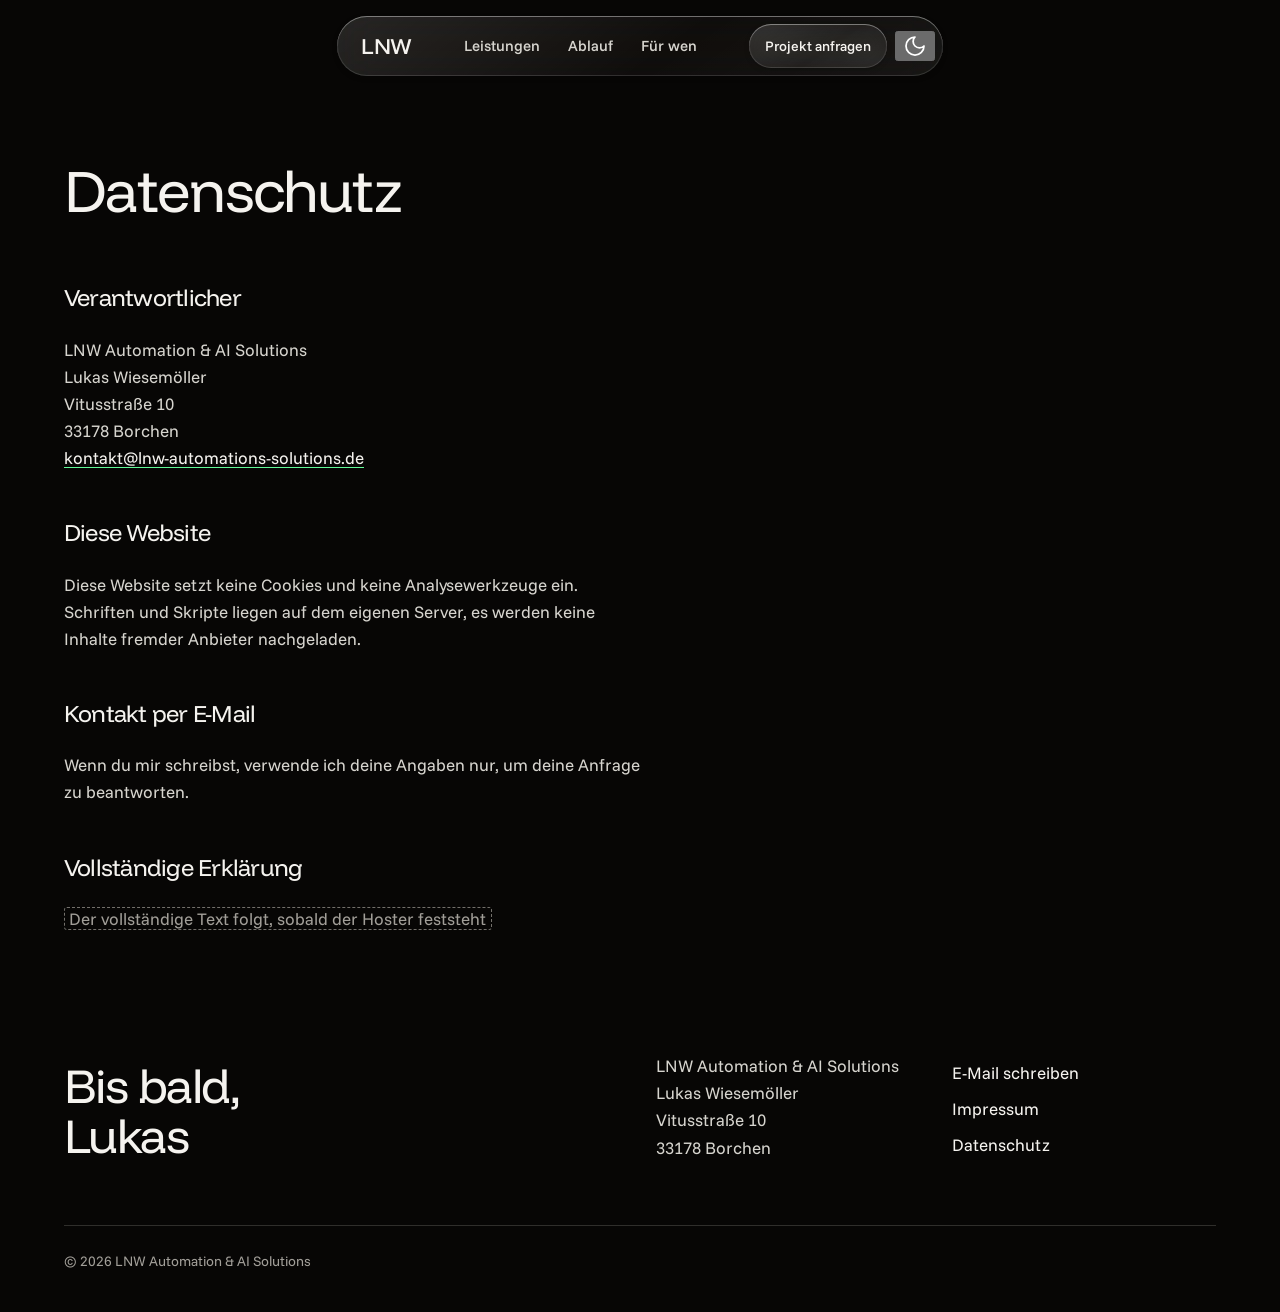
==== datenschutz.html @ 32cc990e "Abschnitt Über mich und Porträt entfernt Co-Authored-By: Claude Fable 5.2 <noreply@anthropic.com> Cl" ====
<!doctype html>
<html lang="de">
<head>
<meta charset="utf-8">
<meta name="viewport" content="width=device-width, initial-scale=1">
<title>Datenschutz: LNW Automation &amp; AI Solutions</title>
<meta name="description" content="Datenschutzerklärung von LNW Automation &amp; AI Solutions.">
<meta name="robots" content="noindex">
<link rel="icon" href="favicon.svg" type="image/svg+xml">
<link rel="preload" href="fonts/funnel-display-latin.woff2" as="font" type="font/woff2" crossorigin>
<link rel="preload" href="fonts/funnel-sans-latin.woff2" as="font" type="font/woff2" crossorigin>
<link rel="stylesheet" href="styles.css">
<script>document.documentElement.classList.add('js'); try { if (localStorage.getItem('lnw-mode') === 'dark') document.documentElement.dataset.mode = 'dark'; } catch (e) {}</script>
</head>
<body>
<!-- Icons: Lucide (ISC License, lucide.dev) -->
<svg width="0" height="0" class="visually-hidden" aria-hidden="true" focusable="false">
  <symbol id="i-bot" viewBox="0 0 24 24"><path d="M12 8V4H8" /><rect width="16" height="12" x="4" y="8" rx="2" /><path d="M2 14h2" /><path d="M20 14h2" /><path d="M15 13v2" /><path d="M9 13v2" /></symbol>
  <symbol id="i-mail" viewBox="0 0 24 24"><rect width="20" height="16" x="2" y="4" rx="2" /><path d="m22 7-8.97 5.7a1.94 1.94 0 0 1-2.06 0L2 7" /></symbol>
  <symbol id="i-message-square" viewBox="0 0 24 24"><path d="M21 15a2 2 0 0 1-2 2H7l-4 4V5a2 2 0 0 1 2-2h14a2 2 0 0 1 2 2z" /></symbol>
  <symbol id="i-file-text" viewBox="0 0 24 24"><path d="M15 2H6a2 2 0 0 0-2 2v16a2 2 0 0 0 2 2h12a2 2 0 0 0 2-2V7Z" /><path d="M14 2v4a2 2 0 0 0 2 2h4" /><path d="M10 9H8" /><path d="M16 13H8" /><path d="M16 17H8" /></symbol>
  <symbol id="i-check" viewBox="0 0 24 24"><path d="M20 6 9 17l-5-5" /></symbol>
  <symbol id="i-send" viewBox="0 0 24 24"><path d="M14.536 21.686a.5.5 0 0 0 .937-.024l6.5-19a.496.496 0 0 0-.635-.635l-19 6.5a.5.5 0 0 0-.024.937l7.93 3.18a2 2 0 0 1 1.112 1.11z" /><path d="m21.854 2.147-10.94 10.939" /></symbol>
  <symbol id="i-pause" viewBox="0 0 24 24"><rect x="14" y="4" width="4" height="16" rx="1" /><rect x="6" y="4" width="4" height="16" rx="1" /></symbol>
  <symbol id="i-play" viewBox="0 0 24 24"><polygon points="6 3 20 12 6 21 6 3" /></symbol>
  <symbol id="i-copy" viewBox="0 0 24 24"><rect width="14" height="14" x="8" y="8" rx="2" ry="2" /><path d="M4 16c-1.1 0-2-.9-2-2V4c0-1.1.9-2 2-2h10c1.1 0 2 .9 2 2" /></symbol>
  <symbol id="i-menu" viewBox="0 0 24 24"><line x1="4" x2="20" y1="12" y2="12" /><line x1="4" x2="20" y1="6" y2="6" /><line x1="4" x2="20" y1="18" y2="18" /></symbol>
  <symbol id="i-x" viewBox="0 0 24 24"><path d="M18 6 6 18" /><path d="m6 6 12 12" /></symbol>
  <symbol id="i-user-plus" viewBox="0 0 24 24"><path d="M16 21v-2a4 4 0 0 0-4-4H6a4 4 0 0 0-4 4v2" /><circle cx="9" cy="7" r="4" /><line x1="19" x2="19" y1="8" y2="14" /><line x1="22" x2="16" y1="11" y2="11" /></symbol>
  <symbol id="i-calendar-check" viewBox="0 0 24 24"><path d="M8 2v4" /><path d="M16 2v4" /><rect width="18" height="18" x="3" y="4" rx="2" /><path d="M3 10h18" /><path d="m9 16 2 2 4-4" /></symbol>
  <symbol id="i-receipt" viewBox="0 0 24 24"><path d="M4 2v20l2-1 2 1 2-1 2 1 2-1 2 1 2-1 2 1V2l-2 1-2-1-2 1-2-1-2 1-2-1-2 1Z" /><path d="M16 8h-6a2 2 0 1 0 0 4h4a2 2 0 1 1 0 4H8" /><path d="M12 17.5v-11" /></symbol>
  <symbol id="i-contact" viewBox="0 0 24 24"><path d="M16 2v2" /><path d="M7 22v-2a2 2 0 0 1 2-2h6a2 2 0 0 1 2 2v2" /><path d="M8 2v2" /><circle cx="12" cy="11" r="3" /><rect x="3" y="4" width="18" height="18" rx="2" /></symbol>
  <symbol id="i-database" viewBox="0 0 24 24"><ellipse cx="12" cy="5" rx="9" ry="3" /><path d="M3 5V19A9 3 0 0 0 21 19V5" /><path d="M3 12A9 3 0 0 0 21 12" /></symbol>
  <symbol id="i-ticket" viewBox="0 0 24 24"><path d="M2 9a3 3 0 0 1 0 6v2a2 2 0 0 0 2 2h16a2 2 0 0 0 2-2v-2a3 3 0 0 1 0-6V7a2 2 0 0 0-2-2H4a2 2 0 0 0-2 2Z" /><path d="M13 5v2" /><path d="M13 17v2" /><path d="M13 11v2" /></symbol>
  <symbol id="i-bell" viewBox="0 0 24 24"><path d="M6 8a6 6 0 0 1 12 0c0 7 3 9 3 9H3s3-2 3-9" /><path d="M10.3 21a1.94 1.94 0 0 0 3.4 0" /></symbol>
  <symbol id="i-table-2" viewBox="0 0 24 24"><path d="M9 3H5a2 2 0 0 0-2 2v4m6-6h10a2 2 0 0 1 2 2v4M9 3v18m0 0h10a2 2 0 0 0 2-2V9M9 21H5a2 2 0 0 1-2-2V9m0 0h18" /></symbol>
  <symbol id="i-folder-check" viewBox="0 0 24 24"><path d="M20 20a2 2 0 0 0 2-2V8a2 2 0 0 0-2-2h-7.9a2 2 0 0 1-1.69-.9L9.6 3.9A2 2 0 0 0 7.93 3H4a2 2 0 0 0-2 2v13a2 2 0 0 0 2 2Z" /><path d="m9 13 2 2 4-4" /></symbol>
  <symbol id="i-sun" viewBox="0 0 24 24"><circle cx="12" cy="12" r="4" /><path d="M12 2v2" /><path d="M12 20v2" /><path d="m4.93 4.93 1.41 1.41" /><path d="m17.66 17.66 1.41 1.41" /><path d="M2 12h2" /><path d="M20 12h2" /><path d="m6.34 17.66-1.41 1.41" /><path d="m19.07 4.93-1.41 1.41" /></symbol>
  <symbol id="i-moon" viewBox="0 0 24 24"><path d="M12 3a6 6 0 0 0 9 9 9 9 0 1 1-9-9Z" /></symbol>
  <symbol id="i-clock" viewBox="0 0 24 24"><circle cx="12" cy="12" r="10" /><polyline points="12 6 12 12 16 14" /></symbol>
</svg>

<a class="skip" href="#main">Zum Inhalt springen</a>

<header class="nav">
  <nav class="nav__bar" aria-label="Hauptnavigation">
    <a class="wordmark" href="index.html" aria-label="LNW Automation &amp; AI Solutions, zur Startseite">LNW</a>
    <ul class="nav__links" id="nav-links">
      <li><a href="index.html#leistungen">Leistungen</a></li>
      <li><a href="index.html#ablauf">Ablauf</a></li>
      <li><a href="index.html#fuer-wen">Für wen</a></li>
    </ul>
    <div class="nav__end">
      <a class="btn btn--clear btn--small" href="index.html#kontakt">Projekt anfragen</a>
      <button class="nav__mode" type="button" aria-label="Zwischen hellem und dunklem Design wechseln">
        <svg class="icon icon--lg icon--moon" aria-hidden="true"><use href="#i-moon"/></svg>
        <svg class="icon icon--lg icon--sun" aria-hidden="true"><use href="#i-sun"/></svg>
      </button>
      <button class="nav__toggle" type="button" aria-expanded="false" aria-controls="nav-links" aria-label="Menü">
        <svg class="icon icon--lg icon--open" aria-hidden="true"><use href="#i-menu"/></svg>
        <svg class="icon icon--lg icon--close" aria-hidden="true"><use href="#i-x"/></svg>
      </button>
    </div>
  </nav>
</header>

<main id="main" class="legal">
  <div class="container">
    <div class="legal__body">
      <h1>Datenschutz</h1>

      <h2>Verantwortlicher</h2>
      <address>
        LNW Automation &amp; AI Solutions<br>
        Lukas Wiesemöller<br>
        Vitusstraße 10<br>
        33178 Borchen<br>
        <a href="mailto:kontakt@lnw-automations-solutions.de">kontakt@lnw-automations-solutions.de</a>
      </address>

      <h2>Diese Website</h2>
      <p>Diese Website setzt keine Cookies und keine Analysewerkzeuge ein. Schriften und Skripte liegen auf dem eigenen Server, es werden keine Inhalte fremder Anbieter nachgeladen.</p>

      <h2>Kontakt per E-Mail</h2>
      <p>Wenn du mir schreibst, verwende ich deine Angaben nur, um deine Anfrage zu beantworten.</p>

      <h2>Vollständige Erklärung</h2>
      <p><span class="fill" data-fill="datenschutz">Der vollständige Text folgt, sobald der Hoster feststeht</span></p>
    </div>
  </div>
</main>

<footer class="foot">
  <div class="container">
    <div class="cols foot__grid">
      <p class="foot__bye">Bis bald,<br>Lukas</p>
      <address class="foot__addr">
        LNW Automation &amp; AI Solutions<br>
        Lukas Wiesemöller<br>
        Vitusstraße 10<br>
        33178 Borchen
      </address>
      <ul class="foot__links">
        <li><a href="mailto:kontakt@lnw-automations-solutions.de">E-Mail schreiben</a></li>
        <li><a href="impressum.html">Impressum</a></li>
        <li><a href="datenschutz.html">Datenschutz</a></li>
      </ul>
    </div>
    <p class="foot__legal">© 2026 LNW Automation &amp; AI Solutions</p>
  </div>
</footer>

<script src="main.js" defer></script>
</body>
</html>
---- styles.css ----
/* LNW Automation & AI Solutions · premium-scroll · built with the scroll-craft engine (scrollcraft.js / scrollcraft.css) */
@import url("./tokens.css");
@import url("./base.css");

/* ---------- page ---------- */
html { scroll-behavior: smooth; }
body { font-size: 1.0625rem; line-height: 1.6; color: var(--color-ink-2); }
h1, h2, h3 { color: var(--color-ink); line-height: 1.02; }
h3 { line-height: 1.15; }
.lead { color: var(--color-muted); }
:where(ul[class], ol[class]) { margin: 0; padding: 0; list-style: none; }
figure { margin: 0; }

.cols { display: grid; grid-template-columns: repeat(12, minmax(0, 1fr)); column-gap: var(--gap-columns); }
.head { align-items: end; margin-bottom: var(--space-2xl); row-gap: var(--space-md); }
.head h2 { grid-column: 1 / span 7; }
.head .lead, .head .seg { grid-column: 9 / span 4; justify-self: end; }

.icon { width: 20px; height: 20px; flex-shrink: 0; fill: none; stroke: currentColor; stroke-width: 1.75; stroke-linecap: round; stroke-linejoin: round; }
.icon--lg { width: 24px; height: 24px; }

.skip { position: absolute; left: var(--space-md); top: calc(-1 * var(--space-4xl)); z-index: var(--z-toast); padding: var(--space-xs) var(--space-md); border-radius: var(--radius-pill); background: var(--color-ink); color: var(--color-paper); }
.skip:focus-visible { top: var(--space-md); }

/* clear surfaces: white over the light, lit along the top edge, the shadow tinted by the light */
.clear { background: color-mix(in oklab, var(--color-light) 82%, transparent); border-radius: var(--radius-card); box-shadow: var(--edge-light), var(--shadow-card); }
[data-slot][data-kind="product"] { background: none; overflow: visible; }

/* ---------- controls ---------- */
.btn { display: inline-flex; align-items: center; justify-content: center; gap: var(--space-xs); min-height: 48px; padding: 0 var(--space-lg); border: 0; border-radius: var(--radius-pill); background: var(--color-accent); color: var(--color-accent-ink); font: 500 var(--text-md)/1 var(--font-body); white-space: nowrap; text-decoration: none; cursor: pointer; box-shadow: var(--edge-top), var(--shadow-card); transition: background-color var(--dur-short) var(--ease-out), transform var(--dur-micro) var(--ease-out); }
.btn:hover { background: var(--color-accent-hi); }
.btn:active { transform: translateY(1px); }
.btn:focus-visible { outline: 2px solid var(--color-focus); outline-offset: 2px; }
.btn:disabled, .btn[aria-disabled="true"] { opacity: 0.55; cursor: not-allowed; transform: none; }
.btn--clear { background: color-mix(in oklab, var(--color-light) 82%, transparent); color: var(--color-ink); box-shadow: var(--edge-light), var(--shadow-card); }
.btn--clear:hover { background: var(--color-light); }
.btn--small { min-height: 44px; padding: 0 var(--space-md); font-size: var(--text-sm); }
.btn--icon { width: 44px; min-height: 44px; padding: 0; }
.actions { display: flex; flex-wrap: wrap; gap: var(--space-sm); }

.seg { display: inline-flex; gap: var(--space-2xs); max-width: 100%; padding: var(--space-2xs); border-radius: var(--radius-pill); background: color-mix(in oklab, var(--color-shade) 38%, transparent); overflow-x: auto; }
.seg button { min-height: 44px; padding: 0 var(--space-md); border: 0; border-radius: var(--radius-pill); background: transparent; color: var(--color-ink-2); font: 500 0.9375rem/1 var(--font-body); white-space: nowrap; cursor: pointer; transition: background-color var(--dur-short) var(--ease-out), color var(--dur-short) var(--ease-out); }
.seg button:hover { color: var(--color-ink); }
.seg button:active { transform: translateY(1px); }
.seg button:focus-visible { outline: 2px solid var(--color-focus); outline-offset: -2px; }
.seg button[aria-selected="true"] { background: var(--color-light); color: var(--color-ink); box-shadow: var(--edge-light), var(--shadow-chip); }
html:not(.js) .seg { display: none; }

/* ---------- nav: a floating pill ---------- */
.nav { position: fixed; top: var(--space-md); left: 0; right: 0; z-index: var(--z-sticky-nav); pointer-events: none; }
.nav__bar { position: relative; pointer-events: auto; display: flex; align-items: center; gap: var(--space-xl); width: fit-content; max-width: calc(100% - 2 * var(--gutter)); min-height: 60px; margin-inline: auto; padding: var(--space-xs) var(--space-xs) var(--space-xs) var(--space-lg); border-radius: var(--radius-pill); background: color-mix(in oklab, var(--color-light) 74%, transparent); -webkit-backdrop-filter: blur(16px) saturate(1.5); backdrop-filter: blur(16px) saturate(1.5); box-shadow: var(--edge-light), var(--shadow-card); }
.wordmark { display: inline-flex; align-items: center; min-height: 44px; font: 500 1.375rem/1 var(--font-display); letter-spacing: -0.02em; color: var(--color-ink); text-decoration: none; border-radius: var(--radius-inner); }
.nav__links { display: flex; align-items: center; gap: var(--space-2xs); }
.nav__links a { display: inline-flex; align-items: center; min-height: 44px; padding: 0 var(--space-sm); border-radius: var(--radius-pill); font-size: 0.9375rem; font-weight: 500; color: var(--color-ink-2); text-decoration: none; white-space: nowrap; transition: background-color var(--dur-short) var(--ease-out), color var(--dur-short) var(--ease-out); }
.nav__links a:hover { color: var(--color-ink); background: color-mix(in oklab, var(--color-shade) 30%, transparent); }
.nav__links a[aria-current="true"] { color: var(--color-ink); background: var(--color-accent-soft); }
.nav__end { display: flex; align-items: center; gap: var(--space-xs); margin-inline-start: auto; }

.nav__mode:hover { background: color-mix(in oklab, var(--color-shade) 30%, transparent); }
.nav__mode:active, .nav__toggle:active { transform: translateY(1px); }
html:not(.js) .nav__mode, :root[data-mode="dark"] .nav__mode .icon--moon, :root:not([data-mode="dark"]) .nav__mode .icon--sun { display: none; }
.nav__toggle { display: none; align-items: center; justify-content: center; width: 44px; height: 44px; padding: 0; border: 0; border-radius: var(--radius-pill); background: transparent; color: var(--color-ink); cursor: pointer; }
.nav__toggle:hover { background: color-mix(in oklab, var(--color-shade) 30%, transparent); }
.nav__toggle .icon--close, .nav__toggle[aria-expanded="true"] .icon--open { display: none; }
.nav__toggle[aria-expanded="true"] .icon--close { display: block; }

/* ---------- the light: sun through glass, drawn on a canvas ---------- */

.light.is-still canvas { animation-play-state: paused; }

/* ---------- hero: a ledge, the robot at work above, the head at the base ---------- */

.line { display: block; clip-path: inset(-0.1em 0 -0.2em 0); }
.line > span { display: block; }
.js .line > span { animation: line-up 900ms var(--ease-out) both; animation-delay: calc(var(--i, 0) * 110ms + 200ms); }
@keyframes line-up { from { transform: translateY(125%); } }

.wire.is-live { stroke: var(--color-accent); }

.parcel.is-on { opacity: 1; }

.node.is-active { color: var(--color-accent); }
.node.is-active::after { opacity: 1; }

/* the desk: robot, keyboard, monitor */

.robot { position: relative; top: 26px; justify-self: center; width: 200px; height: 240px; transform: scale(var(--robot-scale, 1)); transform-origin: 50% 100%; --look-x: 5px; --look-y: 0px; }
.robot__antenna { position: absolute; top: 10px; left: calc(50% - 1.5px); width: 3px; height: 18px; background: var(--color-shade-2); }
.robot__antenna::before { content: ""; position: absolute; left: calc(50% - 6px); top: -10px; width: 12px; height: 12px; border-radius: var(--radius-pill); background: var(--color-accent); }
.robot.is-pulse .robot__antenna::before { animation: pulse var(--dur-long) var(--ease-out); }
@keyframes pulse { 40% { transform: scale(1.7); } }
.robot__ear { position: absolute; top: 66px; width: 10px; height: 30px; border-radius: var(--radius-pill); background: var(--color-shade-2); }
.robot__ear--l { left: 12px; } .robot__ear--r { right: 12px; }
.robot__head { position: absolute; top: 26px; left: 20px; width: 160px; height: 114px; border-radius: 40px; background: var(--robot-shell); box-shadow: inset 0 -22px 26px -14px var(--robot-shell-2), var(--edge-light), var(--shadow-card); transition: transform var(--dur-long) var(--ease-out); }
.robot.is-happy .robot__head { transform: rotate(-4deg); }
.robot__visor { position: absolute; left: 18px; right: 18px; top: 22px; height: 62px; border-radius: 24px; background: var(--robot-visor); }
.robot__eye { position: absolute; top: 19px; width: 14px; height: 24px; border-radius: var(--radius-pill); background: var(--robot-eye); box-shadow: 0 0 12px color-mix(in oklab, var(--robot-eye) 55%, transparent); transform: translate(var(--look-x), var(--look-y)); transition: transform var(--dur-short) var(--ease-out); }
.robot__eye--l { left: 34px; } .robot__eye--r { right: 34px; }
.robot.is-blink .robot__eye { transform: translate(var(--look-x), var(--look-y)) scaleY(0.12); }
.robot.is-happy .robot__eye { transform: translateY(-3px) scaleY(0.42); border-radius: 12px 12px 3px 3px; }
.robot__neck { position: absolute; top: 138px; left: 86px; width: 28px; height: 12px; background: var(--color-shade-2); }
.robot__body { position: absolute; top: 148px; left: 42px; width: 116px; height: 92px; border-radius: 34px 34px 16px 16px; background: var(--robot-shell); box-shadow: inset 0 -26px 26px -14px var(--robot-shell-2), var(--edge-light), var(--shadow-card); }
.robot__body::after { content: ""; position: absolute; top: 22px; left: calc(50% - 18px); width: 36px; height: 6px; border-radius: var(--radius-pill); background: var(--robot-shell-2); }
.robot__arm { position: absolute; top: 160px; width: 24px; height: 66px; border-radius: var(--radius-pill); background: var(--robot-shell); box-shadow: inset 0 -20px 16px -10px var(--robot-shell-2), var(--edge-light), var(--shadow-chip); transform-origin: 50% 12px; }
.robot__arm--l { left: 24px; transform: rotate(-13deg); }
.robot__arm--r { right: 24px; transform: rotate(13deg); }
.robot.is-typing .robot__arm--l { animation: tap-l 320ms var(--ease-in-out) infinite alternate; }
.robot.is-typing .robot__arm--r { animation: tap-r 320ms var(--ease-in-out) infinite alternate-reverse; }
@keyframes tap-l { to { transform: rotate(-13deg) translateY(-7px); } }
@keyframes tap-r { to { transform: rotate(13deg) translateY(-7px); } }
.robot__keys { position: absolute; top: 219px; left: 26px; width: 148px; height: 18px; border-radius: 6px; background: repeating-linear-gradient(to right, transparent 0 9px, var(--keys) 9px 10px), var(--color-light); box-shadow: var(--edge-light), var(--shadow-chip); z-index: 1; }
.robot__say { position: absolute; left: 50%; bottom: calc(100% + var(--space-xs)); transform: translateX(-50%); padding: var(--space-2xs) var(--space-sm); border-radius: var(--radius-pill); background: var(--color-light); box-shadow: var(--edge-light), var(--shadow-chip); font-size: var(--text-sm); font-weight: 500; color: var(--color-ink); white-space: nowrap; }

.screen { position: relative; display: grid; gap: var(--space-md); padding: var(--space-lg); border-radius: var(--radius-card); background: color-mix(in oklab, var(--color-light) 88%, transparent); -webkit-backdrop-filter: blur(14px); backdrop-filter: blur(14px); box-shadow: var(--edge-light), var(--shadow-card); }
.screen::after { content: ""; position: absolute; top: 100%; left: calc(50% - 30px); width: 60px; height: 26px; background: var(--color-shade-2); }

.tick { position: relative; display: grid; place-items: center; width: 22px; height: 22px; flex-shrink: 0; border-radius: var(--radius-pill); box-shadow: inset 0 0 0 1.5px var(--color-rule); color: var(--color-accent); }
.tick .icon { width: 14px; height: 14px; stroke-width: 2.5; opacity: 0; }

html:not(.js) .stage__toggle { display: none; }

/* the stage settles in once; everything is visible without script */
.js .stage .node, .js .stage .desk { transition: opacity var(--dur-long) var(--ease-out), transform var(--dur-long) var(--ease-out); transition-delay: calc(var(--i, 0) * 60ms); }
.js .stage .wire { transition: opacity var(--dur-long) var(--ease-out) 360ms; }
.js .stage:not(.is-built) .node, .js .stage:not(.is-built) .desk { opacity: 0; transform: translateY(8px); }
.js .stage:not(.is-built) .wire { opacity: 0; }

/* ---------- playable pieces: tiles and steps run once, on view, on hover, on tap ---------- */
.a-draw { transform-origin: left center; }
.a-blip, .a-run { opacity: 0; }
.is-playing .a-fade { animation: a-fade var(--dur-long) var(--ease-out) both; animation-delay: calc(var(--d, 0) * 1ms); }
.is-playing .a-in { animation: a-in var(--dur-long) var(--ease-out) both; animation-delay: calc(var(--d, 0) * 1ms); }
.is-playing .a-draw { animation: a-draw var(--t, 420ms) var(--ease-in-out) both; animation-delay: calc(var(--d, 0) * 1ms); }
.is-playing .a-dim { animation: a-dim var(--dur-long) var(--ease-out) both; animation-delay: calc(var(--d, 0) * 1ms); }
.is-playing .a-blip { animation: a-blip 1100ms linear both; animation-delay: calc(var(--d, 0) * 1ms); }
.is-playing .a-run { animation: a-run 1500ms var(--ease-in-out) both; animation-delay: calc(var(--d, 0) * 1ms); }
.is-playing .a-slide { animation: a-slide var(--dur-long) var(--ease-out) both; animation-delay: calc(var(--d, 0) * 1ms); }
@keyframes a-fade { from { opacity: 0; transform: translateY(6px); } }
@keyframes a-in { from { opacity: 0; } }
@keyframes a-draw { from { transform: scaleX(0); } }
@keyframes a-dim { from { opacity: 1; } }
@keyframes a-blip { 0%, 100% { opacity: 0; } 15%, 85% { opacity: 1; } }
@keyframes a-run { 0% { opacity: 0; transform: translateX(0); } 10%, 90% { opacity: 1; } 100% { opacity: 0; transform: translateX(100%); } }
@keyframes a-slide { from { transform: translateX(0); } }
@media (prefers-reduced-motion: no-preference) {
  .js [data-play]:not(.is-playing) .a-fade, .js [data-play]:not(.is-playing) .a-in { opacity: 0; }
  .js [data-play]:not(.is-playing) .a-draw { transform: scaleX(0); }
  .js [data-play]:not(.is-playing) .a-dim { opacity: 1; }
  .js [data-play]:not(.is-playing) .a-slide { transform: translateX(0); }
}

.chip { position: relative; display: inline-flex; align-items: center; justify-content: center; gap: var(--space-xs); min-height: 40px; padding: 0 var(--space-md); border-radius: var(--radius-pill); background: var(--color-light); box-shadow: var(--edge-light), var(--shadow-chip); font-size: var(--text-sm); font-weight: 500; color: var(--color-ink); white-space: nowrap; }
.chip .icon { width: 16px; height: 16px; stroke-width: 2.5; color: var(--color-accent); }
.link { position: relative; flex: 1 1 var(--space-md); min-width: var(--space-sm); height: 1.5px; background: var(--color-shade-2); }
.link > i { position: absolute; inset: 0; background: var(--color-accent); }

/* ---------- the statement: its words fill in as the page scrolls ---------- */
.say__text { max-width: 17em; font: var(--display-weight) clamp(2.25rem, 4.4vw + 0.5rem, 4.5rem)/1.06 var(--font-display); letter-spacing: var(--tracking-display); color: var(--color-ink); text-wrap: balance; }
.say__text span { opacity: var(--o, 1); }

/* ---------- services: a bento of four wells ---------- */

.tile { position: relative; display: grid; grid-template-rows: auto minmax(0, 1fr); gap: var(--space-xl); min-height: 352px; padding: var(--space-xl); border-radius: var(--radius-card); background: var(--color-paper-2); }
.tile::before { content: ""; position: absolute; inset: 0; border-radius: inherit; background: radial-gradient(520px circle at var(--mx, 50%) var(--my, 0%), color-mix(in oklab, var(--color-light) 92%, transparent), transparent 62%); opacity: 0; transition: opacity var(--dur-long) var(--ease-out); pointer-events: none; }
.tile:hover::before { opacity: 1; }
.tile__text { position: relative; }
.tile .chip { min-height: 44px; font-size: 0.9375rem; }
 
.tile__text { display: grid; gap: var(--space-sm); padding-inline-end: var(--space-2xl); }
.tile__text p { max-width: 34ch; }
.tile__play { position: absolute; top: var(--space-lg); right: var(--space-lg); }
html:not(.js) .tile__play { display: none; }
.demo { position: relative; align-self: end; }

.flow { display: flex; align-items: center; }
.chat { display: grid; gap: var(--space-sm); }
.bubble { max-width: 30ch; padding: var(--space-sm) var(--space-md); border-radius: var(--radius-card); font-size: 0.9375rem; line-height: 1.4; color: var(--color-ink); }
.bubble--q { justify-self: end; border-bottom-right-radius: var(--space-2xs); background: var(--color-light); box-shadow: var(--edge-light), var(--shadow-chip); }
.bubble--a { display: flex; gap: var(--space-xs); justify-self: start; border-bottom-left-radius: var(--space-2xs); background: var(--color-accent-soft); }
.bubble--a .icon { margin-top: 1px; color: var(--color-accent); }
.typing { position: absolute; left: 0; bottom: 0; display: inline-flex; gap: var(--space-2xs); padding: var(--space-sm) var(--space-md); border-radius: var(--radius-card); border-bottom-left-radius: var(--space-2xs); background: var(--color-accent-soft); }
.typing i { width: 7px; height: 7px; border-radius: var(--radius-pill); background: var(--color-accent); }

.site__page { display: grid; grid-template-columns: minmax(0, 1fr) auto; gap: var(--space-sm) var(--space-md); align-items: end; padding: var(--space-md); border-radius: var(--radius-inner); background: var(--color-light); box-shadow: var(--edge-light), var(--shadow-chip); }
.site__nav { grid-column: 1 / -1; display: flex; gap: var(--space-sm); padding-bottom: var(--space-xs); border-bottom: var(--rule-hair) solid var(--color-rule); font-size: var(--text-xs); color: var(--color-muted); }
.site__h { font: var(--display-weight) var(--text-xl)/1.1 var(--font-display); letter-spacing: var(--tracking-display); color: var(--color-ink); }
.site__cta { grid-column: 1; }
.site__cta span { display: inline-flex; align-items: center; min-height: 30px; padding: 0 var(--space-sm); border-radius: var(--radius-pill); background: var(--color-accent); color: var(--color-accent-ink); font-size: var(--text-xs); font-weight: 500; }
.site__grid { grid-column: 2; grid-row: 2 / span 2; display: grid; grid-template-columns: repeat(2, 44px); gap: var(--space-xs); }
.site__grid i { height: 44px; border-radius: var(--space-xs); background: var(--color-shade); }
.site__grid i:nth-child(2) { background: var(--color-accent-soft); }
.site__grid i:nth-child(3) { background: var(--color-shade-2); }

.cut { display: grid; grid-template-columns: repeat(5, auto); grid-template-areas: "a b c d e" "x x x y y"; justify-content: start; gap: var(--space-sm) var(--space-xs); }
.cut__note { padding-top: var(--space-xs); border-top: 1.5px solid var(--color-shade-2); font-size: var(--text-sm); color: var(--color-muted); }
.cut__note--auto { grid-area: x; border-top-color: var(--color-accent); color: var(--color-ink); }
.cut__note--keep { grid-area: y; }
.cut .chip--cut { opacity: 0.5; }
.cut .chip--cut::after { content: ""; position: absolute; left: var(--space-sm); right: var(--space-sm); top: 50%; height: 1.5px; background: var(--color-ink); transform-origin: left center; }
.is-playing .chip--cut::after { animation: a-draw var(--dur-long) var(--ease-in-out) both; animation-delay: calc(var(--d, 0) * 1ms); }

/* ---------- the way: four steps on one drawn line ---------- */

.mini { display: flex; align-items: center; position: relative; }
.box { display: inline-flex; align-items: center; justify-content: center; gap: var(--space-2xs); min-height: 36px; padding: 0 var(--space-sm); border-radius: var(--radius-inner); font-size: var(--text-xs); font-weight: 500; white-space: nowrap; }
.box--sketch { border: 1.5px dashed var(--color-muted); color: var(--color-muted); }

.link--sketch { height: 0; background: none; border-top: 1.5px dashed var(--color-muted); }
.live { display: inline-flex; align-items: center; gap: var(--space-xs); font-size: var(--text-sm); font-weight: 500; color: var(--color-ink); }
.switch { position: relative; width: 44px; height: 26px; border-radius: var(--radius-pill); background: var(--color-shade-2); overflow: hidden; }

.switch > b { position: absolute; top: 3px; left: 3px; width: 20px; height: 20px; border-radius: var(--radius-pill); background: var(--color-light); transform: translateX(18px); }

/* ---------- who: a switcher on a band ---------- */

.who__panel { align-items: center; row-gap: var(--space-xl); }
.who__panel + .who__panel { margin-top: var(--space-2xl); }
.who__say { grid-column: 1 / span 5; max-width: 14ch; font-size: var(--text-3xl); line-height: 1.05; }
.lanes { grid-column: 6 / span 7; padding: var(--space-xs) var(--space-xl); }
.lanes li { display: flex; align-items: center; gap: var(--space-md); min-height: 88px; border-top: var(--rule-hair) solid var(--color-rule); font-size: var(--text-lg); line-height: 1.3; color: var(--color-ink); }
.lanes li:first-child { border-top: 0; }
.lanes .icon { color: var(--color-muted); }
.lanes .icon--done { margin-inline-start: auto; color: var(--color-accent); stroke-width: 2.25; }

/* ---------- about: a split ---------- */
.about { align-items: center; row-gap: var(--space-xl); }
.about__text { grid-column: 1 / span 7; display: grid; gap: var(--space-lg); }
.about__text .lead { max-width: 46ch; color: var(--color-ink-2); }
.facts { display: grid; margin: 0; }
.facts > div { display: grid; grid-template-columns: 9rem minmax(0, 1fr); gap: var(--space-md); padding-block: var(--space-md); border-top: var(--rule-hair) solid var(--color-rule); }
.facts dt { font-size: var(--text-sm); line-height: 1.9; color: var(--color-muted); }
.facts dd { margin: 0; color: var(--color-ink); }
.portrait { grid-column: 9 / span 4; display: grid; place-items: center; aspect-ratio: 4 / 5; border-radius: var(--radius-card); box-shadow: var(--edge-light), var(--shadow-card); }
.portrait[data-slot] { background: linear-gradient(160deg, var(--color-light), var(--color-shade)); }

.portrait > img { outline: 1px solid color-mix(in oklab, var(--color-ink) 8%, transparent); outline-offset: -1px; }

/* ---------- contact: the second lit ground ---------- */

.contact__mail:hover { text-decoration: underline; text-decoration-color: var(--color-accent); }

/* ---------- one reveal, visible without script ---------- */
.js [data-reveal] { opacity: 0; transform: translateY(16px); transition: opacity 700ms var(--ease-out), transform 700ms var(--ease-out); transition-delay: calc(var(--i, 0) * 80ms); }
.js [data-reveal].is-in { opacity: 1; transform: none; }

/* ---------- footer: a letter close ---------- */
.foot { margin-top: var(--section-gap-s); padding-bottom: var(--space-xl); }
.foot__grid { align-items: end; row-gap: var(--space-xl); }
.foot__bye { grid-column: 1 / span 6; font: var(--display-weight) var(--text-section)/1.05 var(--font-display); letter-spacing: var(--tracking-display); color: var(--color-ink); }
.foot__addr { grid-column: 7 / span 3; font-style: normal; line-height: 1.6; }
.foot__links { grid-column: 10 / span 3; display: grid; gap: var(--space-2xs); justify-items: start; }
.foot a { color: var(--color-ink); text-decoration: none; }
.foot a:hover { text-decoration: underline; text-decoration-color: var(--color-accent); }
.foot__links a { display: inline-flex; align-items: center; min-height: 32px; }
.foot__legal { margin-top: var(--space-2xl); padding-top: var(--space-lg); border-top: var(--rule-hair) solid var(--color-rule); font-size: var(--text-sm); color: var(--color-muted); }

/* ---------- legal pages ---------- */
.legal { padding-top: calc(var(--space-4xl) + var(--space-md)); }
.legal__body { display: grid; gap: var(--space-lg); max-width: 44rem; }
.legal__body h1 { font-size: var(--text-display-s); margin-bottom: var(--space-md); }
.legal__body h2 { font-size: var(--text-title); line-height: 1.15; margin-top: var(--space-lg); }
.legal__body address { font-style: normal; }
.legal__body a { color: var(--color-ink); text-decoration-color: var(--color-accent); white-space: nowrap; font-size: clamp(0.8125rem, 3.9vw, 1.0625rem); }
.fill { padding: 0 0.25em; border: 1px dashed color-mix(in oklch, var(--color-muted) 70%, transparent); border-radius: 3px; color: var(--color-muted); -webkit-box-decoration-break: clone; box-decoration-break: clone; }

/* ==========================================================================
   premium-scroll: a neutral night, liquid glass, one electric green,
   and a prism light that the scroll moves. Everything above is the component
   kit from the first version; everything below is this version's page.
   ========================================================================== */
body { background: var(--color-paper); }
h1, h2, h3 { font-weight: 400; }
main, .foot, .nav { position: relative; z-index: 1; }
.nav { position: fixed; z-index: var(--z-sticky-nav); }
.grain { position: fixed; inset: 0; z-index: 2; pointer-events: none; opacity: 0.05; }

/* liquid glass: a tinted pane that bends whatever light is behind it */
.glass, .tile, .node, .screen, .lanes.clear, .nav__bar { background: var(--glass); -webkit-backdrop-filter: blur(22px) saturate(1.8) brightness(1.08); backdrop-filter: blur(22px) saturate(1.8) brightness(1.08); box-shadow: var(--glass-edge), var(--shadow-card); }
.btn--clear, .chip, .bubble--q, .site__page, .box--solid, .robot__say, .way__mark { background: var(--glass); -webkit-backdrop-filter: blur(14px) saturate(1.6); backdrop-filter: blur(14px) saturate(1.6); }
.btn--clear:hover { background: var(--veil-2); }
.seg { background: var(--veil); box-shadow: var(--glass-edge); }
.seg button[aria-selected="true"] { background: var(--color-ink); color: var(--color-paper); box-shadow: none; }
.nav__links a[aria-current="true"] { background: var(--line); }
.nav__links a:hover, .nav__toggle:hover { background: var(--veil); }

/* space: a starfield and one wide, soft arc of light that carries the spectrum.
   Two planes at two speeds; the page's scroll lifts the arc. */
.space { position: fixed; inset: 0; z-index: 0; overflow: hidden; pointer-events: none; }
.space canvas { position: absolute; left: 0; top: 0; width: 100%; }
.space__sky { height: 116svh; transform: translate3d(calc(var(--px, 0) * -6px), calc(var(--page-p, 0) * -12svh + var(--py, 0) * -4px), 0); }
.space__planet { height: 150svh; filter: blur(16px); transform: translate3d(calc(var(--px, 0) * -16px), calc(var(--page-p, 0) * -34svh + var(--py, 0) * -10px), 0); }

/* ---------- act 1: the desk. Scroll feeds the pile to the robot ---------- */

.hero__copy { position: absolute; z-index: 3; left: var(--gutter); bottom: clamp(48px, 11svh, 120px); display: grid; gap: var(--space-lg); max-width: min(46rem, 50vw); }
.hero__copy h1 { max-width: none; font-size: clamp(2.75rem, 4vw + 1rem, 5.25rem); line-height: 1; }
.hero__copy .lead { max-width: 30ch; color: var(--color-ink-2); }
.hero__line { position: absolute; z-index: 3; left: var(--gutter); bottom: clamp(64px, 16svh, 180px); max-width: 11ch; margin: 0; font: 400 clamp(2.75rem, 5vw + 1rem, 6rem)/1 var(--font-display); letter-spacing: var(--tracking-display); color: var(--color-ink); text-wrap: balance; }
.rig { position: absolute; z-index: 2; right: var(--gutter); bottom: clamp(40px, 9svh, 96px); display: grid; grid-template-columns: calc(200px * var(--robot-scale)) minmax(0, 320px); column-gap: var(--space-xl); align-items: end; padding-bottom: var(--space-xl); --robot-scale: 1.7; }
.rig::after { content: ""; position: absolute; left: calc(-1 * var(--space-lg)); right: calc(-1 * var(--space-lg)); bottom: 0; height: 16px; border-radius: var(--radius-pill); background: var(--glass); -webkit-backdrop-filter: blur(18px) saturate(1.6); backdrop-filter: blur(18px) saturate(1.6); box-shadow: var(--glass-edge), var(--shadow-cast); z-index: 2; }
.rig .robot { top: 24px; }
.rig .robot__say, .close__bot .robot__say { padding: var(--space-3xs) var(--space-xs); font-size: 0.625rem; }
.rig__inbox { position: absolute; left: calc(40px * var(--robot-scale)); bottom: calc(150px * var(--robot-scale) + var(--space-xl)); width: 0; height: 0; z-index: 4; }
.task { position: absolute; left: 0; top: 0; --t: clamp(0, calc((var(--sc-p, 0) - var(--a)) / 0.1), 1); --ox: var(--x); --oy: var(--y); transform: translate(-50%, -50%) translate(calc(var(--ox) * (1 - var(--t))), calc(var(--oy) * (1 - var(--t)) - sin(var(--t) * 180deg) * 7svh)) rotate(calc(var(--r) * (1 - var(--t)))) scale(calc(var(--s, 1) * (1 - 0.62 * var(--t)))); opacity: calc(clamp(0, (1 - var(--t)) * 5, 1) * clamp(0, calc((var(--sc-p, 0) - var(--chips-from, -1)) / 0.06), 1)); will-change: transform, opacity; }
.task__in { display: inline-flex; align-items: center; gap: var(--space-xs); min-height: 48px; padding: 0 var(--space-md) 0 var(--space-sm); border-radius: var(--radius-pill); background: var(--glass); -webkit-backdrop-filter: blur(16px) saturate(1.8); backdrop-filter: blur(16px) saturate(1.8); box-shadow: var(--glass-edge), var(--shadow-chip); font-size: 0.9375rem; font-weight: 500; color: var(--color-ink); white-space: nowrap; animation: bob 7s var(--ease-in-out) infinite alternate; animation-delay: calc(var(--a) * -20s); }
.task__in .icon { color: var(--color-accent); }
.task--far .task__in { filter: blur(1.5px); }
@keyframes bob { from { transform: translateY(-7px) rotate(-1.5deg); } to { transform: translateY(7px) rotate(1.5deg); } }
.screen { gap: 0; padding: var(--space-md) var(--space-lg) var(--space-sm); background: var(--glass); }
.screen::after { background: var(--veil-2); }
.screen__head { display: flex; align-items: baseline; justify-content: space-between; gap: var(--space-md); padding-bottom: var(--space-sm); font: 400 var(--text-title)/1.15 var(--font-display); letter-spacing: var(--tracking-display); color: var(--color-ink); }
.screen__count { font: 500 var(--text-sm)/1 var(--font-body); letter-spacing: 0; color: var(--color-muted); font-variant-numeric: tabular-nums; }
.done li { display: flex; align-items: center; gap: var(--space-sm); min-height: 42px; border-top: var(--rule-hair) solid var(--line); font-size: 0.9375rem; color: var(--color-ink-2); --v: clamp(0, calc((var(--sc-p, 0) - var(--a) - 0.1) / 0.035), 1); opacity: calc(0.22 + 0.78 * var(--v)); }
.done .tick { background: var(--color-accent); color: var(--color-accent-ink); box-shadow: none; opacity: var(--v); transform: scale(calc(0.4 + 0.6 * var(--v))); }
.done .tick .icon { opacity: 1; }

/* the robot is never quite still */
.robot__head, .robot__antenna, .robot__ear { animation: nod 2.8s var(--ease-in-out) infinite alternate; }
@keyframes nod { to { translate: 0 -3px; } }

/* ---------- act 2: the statement ---------- */
.say { padding-block: clamp(96px, 16svh, 200px) 0; margin: 0; }
.say__text { max-width: 15em; font-size: clamp(2.5rem, 5vw + 0.5rem, 5.5rem); line-height: 1.02; }

/* ---------- act 3: the services, travelled sideways ---------- */
.svc__rail { align-items: center; gap: var(--gap-columns); height: 100%; padding-inline: var(--gutter); }
.svc__lead { flex: 0 0 auto; display: grid; gap: var(--space-lg); width: min(30rem, 80vw); padding-inline-end: var(--space-xl); }
.svc__lead h2 { font-size: clamp(2.5rem, 4vw + 1rem, 4.75rem); line-height: 1; max-width: 9ch; }
.tile.card { flex: 0 0 auto; grid-column: auto; width: clamp(19rem, 42vw, 40rem); min-height: 0; height: min(66svh, 600px); padding: var(--space-xl); border-radius: var(--radius-panel); gap: var(--space-lg); }
.tile.card::before { background: radial-gradient(520px circle at var(--mx, 50%) var(--my, 0%), var(--veil-2), transparent 62%); }
.tile.card h3 { font-size: clamp(1.75rem, 1.6vw + 1rem, 2.75rem); line-height: 1.05; }
.tile.card .tile__text p { font-size: var(--text-lead); max-width: 26ch; color: var(--color-ink-2); }
.tile.card .demo { zoom: 1.35; }
.tile.card .flow { flex-direction: column; align-items: flex-start; }
.tile.card .flow .link { flex: none; width: 1.5px; height: var(--space-md); min-width: 0; margin-left: var(--space-lg); }
.tile.card .cut { grid-template-columns: repeat(3, auto); grid-template-areas: "a b c" "x x x" "d e ." "y y ."; }
.site__page { color: var(--color-ink); }
.site__grid i { background: var(--veil-2); }
.site__grid i:nth-child(2) { background: var(--color-accent); }
.site__grid i:nth-child(3) { background: var(--veil-3); }
.bubble--a, .typing { background: var(--veil-2); }
.cut__note { border-top-color: var(--veil-3); }

/* ---------- act 4: who it is for ---------- */
.who { padding-block: clamp(96px, 14svh, 176px) clamp(48px, 8svh, 96px); }
.who .head { align-items: end; }
.lanes.clear { border-radius: var(--radius-panel); }
.lanes li { border-top-color: var(--line); }

/* ---------- act 5: the path. Four steps, drawn by the scroll ---------- */
.path { display: grid; align-content: center; gap: clamp(32px, 6svh, 72px); height: 100%; padding-block: var(--space-3xl) var(--space-xl); }
.path h2 { font-size: clamp(2.5rem, 4vw + 1rem, 4.75rem); line-height: 1; max-width: 14ch; }
.path__wrap { position: relative; }
.path__steps { counter-reset: step; display: grid; grid-template-columns: repeat(4, minmax(0, 1fr)); column-gap: var(--gap-columns); }
.path__bar { position: absolute; left: 20px; right: 0; top: calc(var(--art) + 20px); height: 2px; background: var(--veil-2); --art: clamp(150px, 26svh, 240px); }
.path__bar i { position: absolute; inset: 0; background: var(--color-accent); transform-origin: left center; transform: scaleX(var(--sc-p, 0)); }
.path__step { counter-increment: step; position: relative; display: grid; grid-template-rows: clamp(150px, 26svh, 240px) 40px auto auto; --on: clamp(0, calc((var(--sc-p, 0) - var(--i) * 0.235 - 0.02) / 0.09), 1); }
.path__art { align-self: end; display: grid; gap: var(--space-sm); justify-items: start; padding-bottom: var(--space-lg); zoom: 1.3; opacity: calc(0.14 + 0.86 * var(--on)); transform: translateY(calc((1 - var(--on)) * 14px)); }
.path__mark { position: relative; z-index: 1; display: grid; place-items: center; width: 40px; height: 40px; border-radius: var(--radius-pill); background: var(--color-paper-3); box-shadow: var(--glass-edge); font: 500 var(--text-md)/1 var(--font-display); color: var(--color-ink); overflow: hidden; }
.path__mark::before { content: ""; position: absolute; inset: 0; background: var(--color-accent); opacity: var(--on); }
.path__mark::after { content: counter(step); position: relative; mix-blend-mode: difference; }
.path__step h3 { margin: var(--space-md) 0 var(--space-xs); font-size: clamp(1.5rem, 1.2vw + 1rem, 2.25rem); }
.path__step p { max-width: 26ch; color: var(--color-ink-2); opacity: calc(0.45 + 0.55 * var(--on)); }
.box--sketch, .link--sketch { border-color: var(--veil-3); color: var(--color-ink-2); }
.checks { display: grid; gap: var(--space-2xs); padding: var(--space-xs) var(--space-sm); border-radius: var(--radius-inner); background: var(--glass); box-shadow: var(--glass-edge); font-size: var(--text-xs); font-weight: 500; color: var(--color-ink); }
.checks li { display: flex; align-items: center; gap: var(--space-xs); min-height: 26px; }
.checks .icon { width: 14px; height: 14px; stroke-width: 2.5; color: var(--color-accent); }
.switch { width: 72px; height: 40px; background: var(--color-accent); }
.switch > b { top: 4px; left: 4px; width: 32px; height: 32px; background: var(--color-accent-ink); transform: translateX(calc(32px * var(--on, 1))); }
.live { font-size: var(--text-md); }

/* ---------- act 6: about ---------- */
.about-act { padding-block: clamp(96px, 14svh, 176px); }
.about .lead { color: var(--color-ink-2); }
.facts > div { border-top-color: var(--line); }
.portrait { box-shadow: var(--glass-edge), var(--shadow-cast); }
.portrait > img { filter: grayscale(1) contrast(1.06) brightness(0.96); }

/* ---------- act 7: the close. The last screen, and it holds ---------- */
.close { display: grid; grid-template-rows: minmax(0, 1fr) auto; height: 100%; padding-top: var(--space-3xl); }
.close__main { align-self: center; align-items: center; row-gap: var(--space-xl); }
.close__say { grid-column: 1 / span 7; display: grid; gap: var(--space-lg); justify-items: start; }
.close__say h2 { max-width: 10ch; font-size: clamp(3rem, 5.6vw + 1rem, 6.75rem); line-height: 0.98; }
.close__say .lead { color: var(--color-ink-2); }
.close__mail { font-size: clamp(0.8125rem, 3.6vw, 1.25rem); white-space: nowrap; color: var(--color-ink); text-decoration-color: var(--color-accent); text-underline-offset: 0.3em; }
.close__bot { grid-column: 9 / span 4; justify-self: center; position: relative; height: calc(240px * var(--robot-scale)); --robot-scale: 1.35; }
.close__bot .robot { top: 0; }
.close .foot { margin: 0; padding-bottom: var(--space-lg); }
.close .foot__grid { align-items: end; padding-top: var(--space-lg); border-top: var(--rule-hair) solid var(--line); }
.close .foot__addr { grid-column: 1 / span 5; font-size: var(--text-sm); color: var(--color-ink-2); }
.close .foot__links { grid-column: 6 / span 4; display: flex; flex-wrap: wrap; gap: var(--space-2xs) var(--space-lg); font-size: var(--text-sm); }
.close .foot__legal { grid-column: 10 / span 3; justify-self: end; margin: 0; padding: 0; border: 0; }
.legal ~ .foot { margin-top: var(--section-gap-s); }
.legal__body a { text-decoration-color: var(--color-accent); }

/* ---------- smaller screens ---------- */
@media (max-width: 75rem) {
  .rig { --robot-scale: 1.35; grid-template-columns: calc(200px * var(--robot-scale)) minmax(0, 280px); column-gap: var(--space-lg); }
  .hero__copy { max-width: min(34rem, 44vw); }
  .cut { grid-template-columns: repeat(3, auto); grid-template-areas: "a b c" "x x x" "d e ." "y y ."; }
  .cut .chip { padding: 0 var(--space-sm); }
}
@media (max-width: 60rem) {
  .nav__bar { width: auto; margin-inline: var(--gutter); max-width: none; gap: var(--space-md); padding-inline-start: var(--space-md); }
  .js .nav__toggle { display: inline-flex; }
  .nav__links { position: absolute; top: calc(100% + var(--space-xs)); left: 0; right: 0; flex-direction: column; align-items: stretch; gap: 0; padding: var(--space-xs); border-radius: var(--radius-card); background: var(--color-paper-3); box-shadow: var(--glass-edge), var(--shadow-card); }
  .nav__links a { min-height: 52px; padding: 0 var(--space-md); border-radius: var(--radius-inner); font-size: var(--text-lg); }
  .js .nav__links:not(.is-open) { display: none; }
  .hero__copy { top: calc(var(--space-3xl) + var(--space-xs)); bottom: auto; max-width: none; right: var(--gutter); gap: var(--space-md); }
  .hero__copy h1 { font-size: clamp(2.5rem, 9.5vw, 4.5rem); }
  .hero__line { top: calc(var(--space-3xl) + var(--space-md)); bottom: auto; font-size: clamp(2.5rem, 10vw, 4.5rem); }
  .rig { left: 0; right: 0; bottom: clamp(24px, 5svh, 56px); grid-template-columns: minmax(0, 1fr); justify-items: center; padding-bottom: var(--space-lg); --robot-scale: 1.15; --chips-from: 0.13; }
  .rig::after { left: 12%; right: 12%; }
  .rig .screen { display: none; }
  .rig__inbox { left: 50%; }
  .task { --ox: var(--mx0); --oy: var(--my0); }
  .task__in { min-height: 40px; font-size: var(--text-sm); }
  .head h2, .head .lead, .head .seg { grid-column: 1 / -1; justify-self: start; }
  .tile.card { width: min(84vw, 26rem); height: min(68svh, 560px); padding: var(--space-lg); }
  .tile.card .demo { zoom: 1.1; }
  .svc__lead { width: 78vw; }
  .who__say, .lanes, .about__text, .close__say, .foot__bye, .foot__addr, .foot__links { grid-column: 1 / -1; }
  .lanes { padding-inline: var(--space-lg); }
  .lanes li { min-height: 72px; font-size: var(--text-md); }
  .portrait { grid-column: 1 / span 6; max-width: 320px; }
  .path { align-content: start; gap: var(--space-lg); padding-block: calc(var(--space-3xl) + var(--space-xs)) var(--space-lg); }
  .path h2 { font-size: clamp(2rem, 7.5vw, 3rem); }
  .path__steps { grid-template-columns: minmax(0, 1fr); row-gap: var(--space-md); padding-left: 0; }
  .path__bar { left: 19px; right: auto; top: 20px; bottom: 20px; width: 2px; height: auto; }
  .path__bar i { transform-origin: center top; transform: scaleY(var(--sc-p, 0)); }
  .path__step { grid-template-columns: 40px minmax(0, 1fr); grid-template-rows: auto auto; column-gap: var(--space-md); }
  .path__art { display: none; }
  .path__mark { grid-row: 1 / span 2; }
  .path__step h3 { margin: var(--space-2xs) 0; font-size: var(--text-xl); }
  .path__step p { max-width: none; font-size: var(--text-md); }
  .close__bot { display: none; }
  .close__say h2 { font-size: clamp(2.5rem, 10vw, 4.5rem); }
  .close .foot__addr, .close .foot__links, .close .foot__legal { grid-column: 1 / -1; justify-self: start; }
  .close .foot__grid { row-gap: var(--space-sm); }
}
@media (max-width: 40rem) {
  .robot__say { font-size: var(--text-xs); }
  .portrait { grid-column: 1 / -1; }
  .facts > div { grid-template-columns: minmax(0, 1fr); gap: 0; }
  .actions .btn { flex: 1 1 auto; }
}

@media (max-width: 24rem) { .nav__end .btn { display: none; } }

@media (prefers-reduced-motion: reduce) {
  html { scroll-behavior: auto; }
  .btn, .seg button { transition: background-color var(--dur-short) linear; }
  .space__sky, .space__planet { transform: none; }
  .task__in, .js .line > span, .robot__head, .robot__antenna, .robot__ear { animation: none; }
  .robot.is-pulse .robot__antenna::before, .robot.is-typing .robot__arm--l, .robot.is-typing .robot__arm--r { animation: none; }
  .robot__head, .robot__eye, .tile::before { transition: none; }
  .is-playing .a-fade, .is-playing .a-in, .is-playing .a-draw, .is-playing .a-dim, .is-playing .a-blip, .is-playing .a-run, .is-playing .a-slide, .is-playing .chip--cut::after { animation: none; }
}
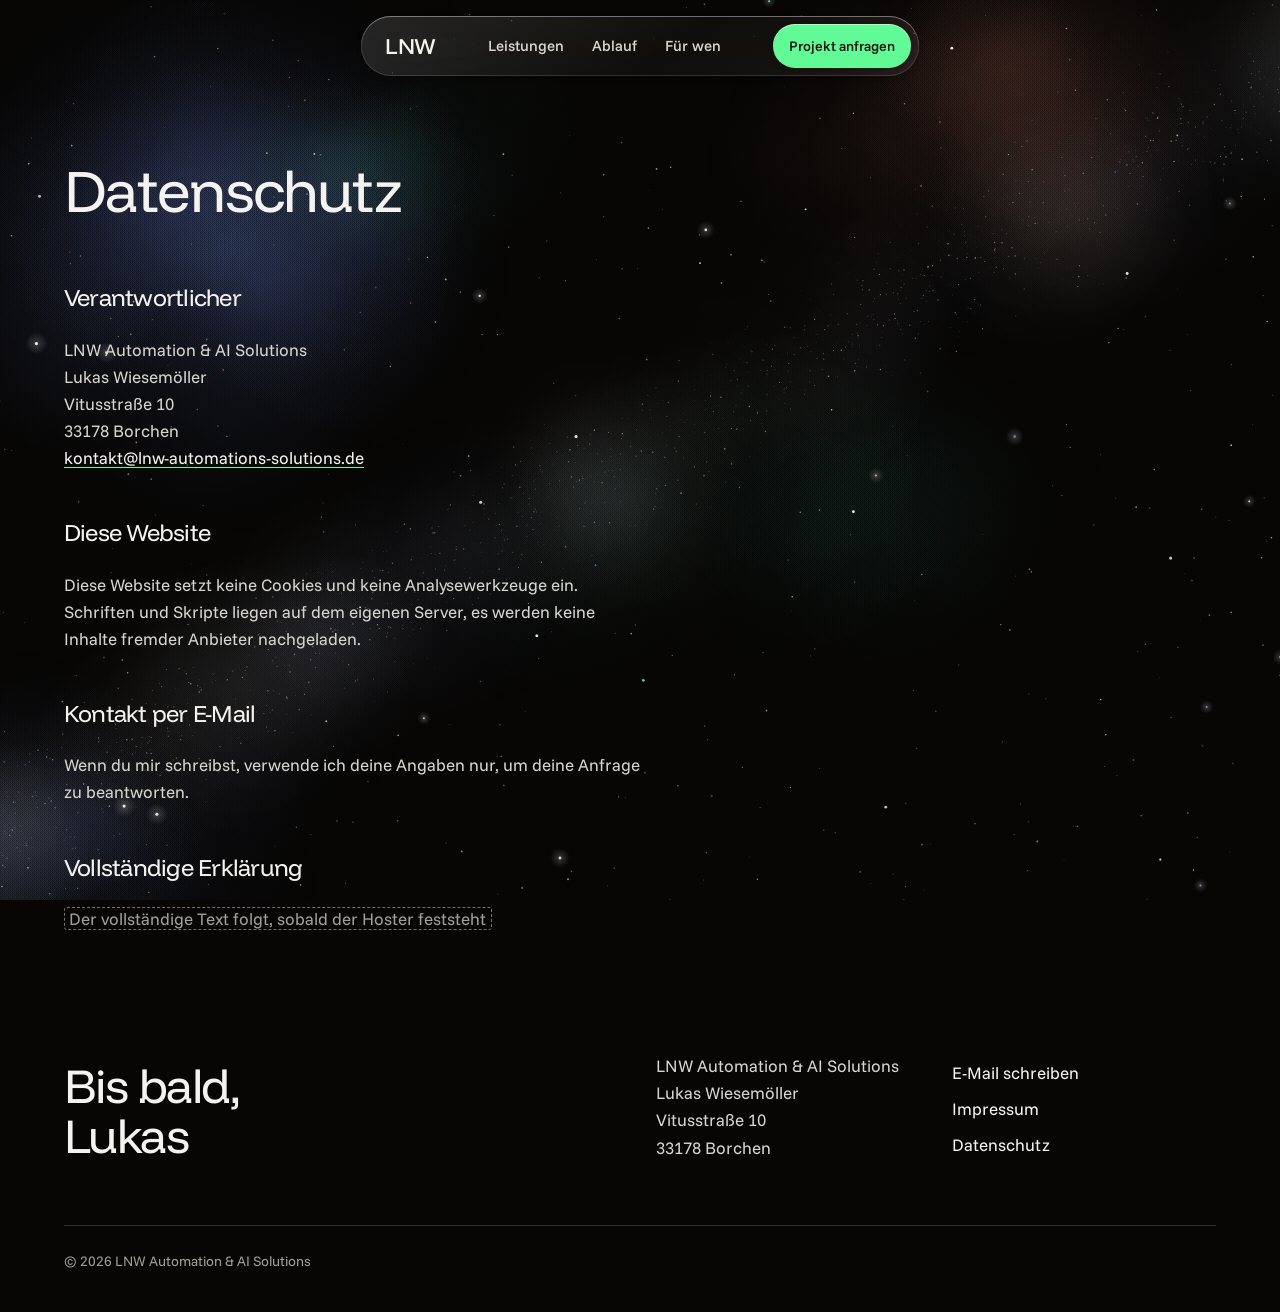
==== commit aabed219: "Über mich und Porträt entfernt, Hintergrund als tiefer Weltraum Nebelwolken, ein Sternenband und ein" ====
--- a/datenschutz.html
+++ b/datenschutz.html
@@ -10,7 +10,7 @@
 <link rel="preload" href="fonts/funnel-display-latin.woff2" as="font" type="font/woff2" crossorigin>
 <link rel="preload" href="fonts/funnel-sans-latin.woff2" as="font" type="font/woff2" crossorigin>
 <link rel="stylesheet" href="styles.css">
-<script>document.documentElement.classList.add('js'); try { if (localStorage.getItem('lnw-mode') === 'dark') document.documentElement.dataset.mode = 'dark'; } catch (e) {}</script>
+<script>document.documentElement.classList.add('js');</script>
 </head>
 <body>
 <!-- Icons: Lucide (ISC License, lucide.dev) -->
@@ -41,6 +41,7 @@
 </svg>
 
 <a class="skip" href="#main">Zum Inhalt springen</a>
+<div class="space" aria-hidden="true"><canvas class="space__sky"></canvas></div>
 
 <header class="nav">
   <nav class="nav__bar" aria-label="Hauptnavigation">
@@ -51,11 +52,7 @@
       <li><a href="index.html#fuer-wen">Für wen</a></li>
     </ul>
     <div class="nav__end">
-      <a class="btn btn--clear btn--small" href="index.html#kontakt">Projekt anfragen</a>
-      <button class="nav__mode" type="button" aria-label="Zwischen hellem und dunklem Design wechseln">
-        <svg class="icon icon--lg icon--moon" aria-hidden="true"><use href="#i-moon"/></svg>
-        <svg class="icon icon--lg icon--sun" aria-hidden="true"><use href="#i-sun"/></svg>
-      </button>
+      <a class="btn btn--small" href="index.html#kontakt">Projekt anfragen</a>
       <button class="nav__toggle" type="button" aria-expanded="false" aria-controls="nav-links" aria-label="Menü">
         <svg class="icon icon--lg icon--open" aria-hidden="true"><use href="#i-menu"/></svg>
         <svg class="icon icon--lg icon--close" aria-hidden="true"><use href="#i-x"/></svg>
--- a/styles.css
+++ b/styles.css
@@ -223,17 +223,6 @@
 .lanes .icon--done { margin-inline-start: auto; color: var(--color-accent); stroke-width: 2.25; }
 
 /* ---------- about: a split ---------- */
-.about { align-items: center; row-gap: var(--space-xl); }
-.about__text { grid-column: 1 / span 7; display: grid; gap: var(--space-lg); }
-.about__text .lead { max-width: 46ch; color: var(--color-ink-2); }
-.facts { display: grid; margin: 0; }
-.facts > div { display: grid; grid-template-columns: 9rem minmax(0, 1fr); gap: var(--space-md); padding-block: var(--space-md); border-top: var(--rule-hair) solid var(--color-rule); }
-.facts dt { font-size: var(--text-sm); line-height: 1.9; color: var(--color-muted); }
-.facts dd { margin: 0; color: var(--color-ink); }
-.portrait { grid-column: 9 / span 4; display: grid; place-items: center; aspect-ratio: 4 / 5; border-radius: var(--radius-card); box-shadow: var(--edge-light), var(--shadow-card); }
-.portrait[data-slot] { background: linear-gradient(160deg, var(--color-light), var(--color-shade)); }
-
-.portrait > img { outline: 1px solid color-mix(in oklab, var(--color-ink) 8%, transparent); outline-offset: -1px; }
 
 /* ---------- contact: the second lit ground ---------- */
 
@@ -286,7 +275,7 @@
 /* space: a starfield and one wide, soft arc of light that carries the spectrum.
    Two planes at two speeds; the page's scroll lifts the arc. */
 .space { position: fixed; inset: 0; z-index: 0; overflow: hidden; pointer-events: none; }
-.space canvas { position: absolute; left: 0; top: 0; width: 100%; }
+.space canvas { position: absolute; left: -24px; top: -16px; width: calc(100% + 48px); }
 .space__sky { height: 116svh; transform: translate3d(calc(var(--px, 0) * -6px), calc(var(--page-p, 0) * -12svh + var(--py, 0) * -4px), 0); }
 .space__planet { height: 150svh; filter: blur(16px); transform: translate3d(calc(var(--px, 0) * -16px), calc(var(--page-p, 0) * -34svh + var(--py, 0) * -10px), 0); }
 
@@ -342,7 +331,7 @@
 .cut__note { border-top-color: var(--veil-3); }
 
 /* ---------- act 4: who it is for ---------- */
-.who { padding-block: clamp(96px, 14svh, 176px) clamp(48px, 8svh, 96px); }
+.who { padding-block: clamp(96px, 14svh, 176px); }
 .who .head { align-items: end; }
 .lanes.clear { border-radius: var(--radius-panel); }
 .lanes li { border-top-color: var(--line); }
@@ -370,11 +359,6 @@
 .live { font-size: var(--text-md); }
 
 /* ---------- act 6: about ---------- */
-.about-act { padding-block: clamp(96px, 14svh, 176px); }
-.about .lead { color: var(--color-ink-2); }
-.facts > div { border-top-color: var(--line); }
-.portrait { box-shadow: var(--glass-edge), var(--shadow-cast); }
-.portrait > img { filter: grayscale(1) contrast(1.06) brightness(0.96); }
 
 /* ---------- act 7: the close. The last screen, and it holds ---------- */
 .close { display: grid; grid-template-rows: minmax(0, 1fr) auto; height: 100%; padding-top: var(--space-3xl); }
@@ -419,10 +403,10 @@
   .tile.card { width: min(84vw, 26rem); height: min(68svh, 560px); padding: var(--space-lg); }
   .tile.card .demo { zoom: 1.1; }
   .svc__lead { width: 78vw; }
-  .who__say, .lanes, .about__text, .close__say, .foot__bye, .foot__addr, .foot__links { grid-column: 1 / -1; }
+  .who__say, .lanes, .close__say, .foot__addr, .foot__links { grid-column: 1 / -1; }
   .lanes { padding-inline: var(--space-lg); }
   .lanes li { min-height: 72px; font-size: var(--text-md); }
-  .portrait { grid-column: 1 / span 6; max-width: 320px; }
+  
   .path { align-content: start; gap: var(--space-lg); padding-block: calc(var(--space-3xl) + var(--space-xs)) var(--space-lg); }
   .path h2 { font-size: clamp(2rem, 7.5vw, 3rem); }
   .path__steps { grid-template-columns: minmax(0, 1fr); row-gap: var(--space-md); padding-left: 0; }
@@ -440,8 +424,8 @@
 }
 @media (max-width: 40rem) {
   .robot__say { font-size: var(--text-xs); }
-  .portrait { grid-column: 1 / -1; }
-  .facts > div { grid-template-columns: minmax(0, 1fr); gap: 0; }
+  
+  
   .actions .btn { flex: 1 1 auto; }
 }
 
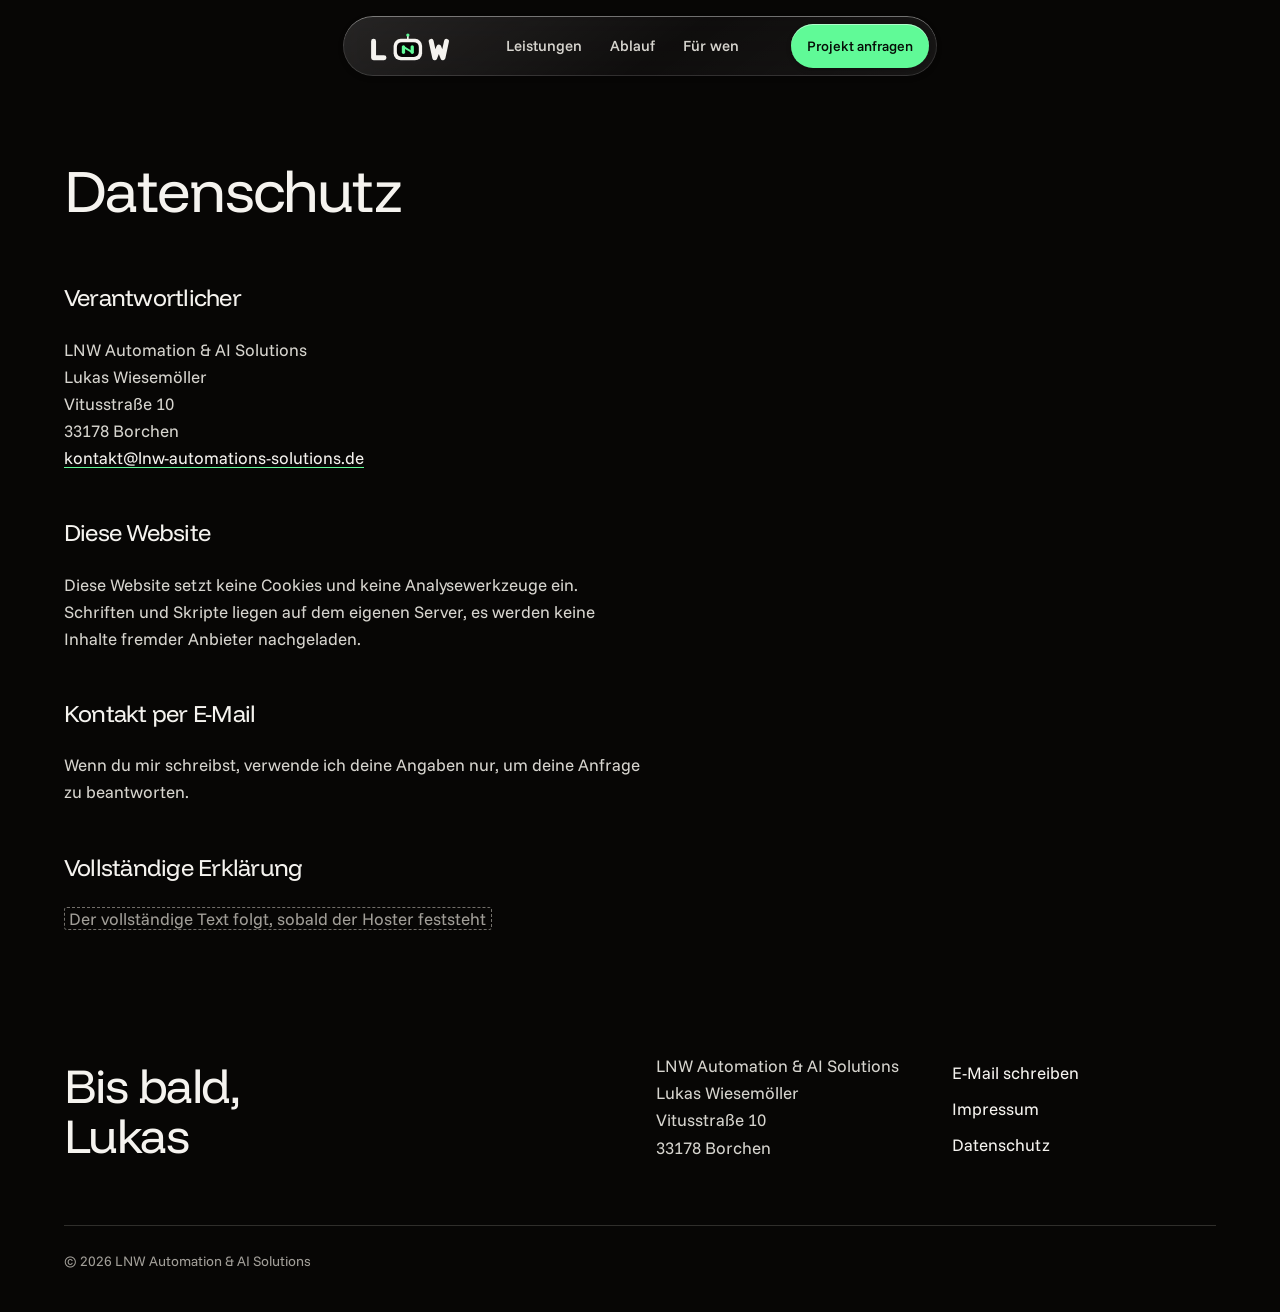
==== commit fadf7b6a: "Logo in Navigation, Favicon und Vorschaubild Der Entwurf N-Bot: L, ein Roboterkopf, dessen Augen das" ====
--- a/datenschutz.html
+++ b/datenschutz.html
@@ -45,7 +45,7 @@
 
 <header class="nav">
   <nav class="nav__bar" aria-label="Hauptnavigation">
-    <a class="wordmark" href="index.html" aria-label="LNW Automation &amp; AI Solutions, zur Startseite">LNW</a>
+    <a class="wordmark" href="index.html" aria-label="LNW Automation &amp; AI Solutions, zur Startseite"><svg class="logo" viewBox="16 0 314 124" aria-hidden="true" focusable="false"><path class="logo__ink" d="M40,45 V105 H78"/><g transform="translate(105,14)"><line class="logo__stem" x1="60" y1="22" x2="60" y2="10"/><circle class="logo__eye" cx="60" cy="8" r="6"/><rect class="logo__head" x="8" y="22" width="104" height="78" rx="26"/><rect class="logo__visor" x="20" y="34" width="80" height="54" rx="18"/><rect class="logo__eye" x="38" y="45" width="12" height="32" rx="6"/><rect class="logo__eye" x="70" y="45" width="12" height="32" rx="6"/><line class="logo__bar" x1="44" y1="51" x2="76" y2="71"/></g><path class="logo__ink" d="M250,45 L263,105 L278,66 L293,105 L306,45"/></svg></a>
     <ul class="nav__links" id="nav-links">
       <li><a href="index.html#leistungen">Leistungen</a></li>
       <li><a href="index.html#ablauf">Ablauf</a></li>
--- a/styles.css
+++ b/styles.css
@@ -35,7 +35,6 @@
 .btn--clear { background: color-mix(in oklab, var(--color-light) 82%, transparent); color: var(--color-ink); box-shadow: var(--edge-light), var(--shadow-card); }
 .btn--clear:hover { background: var(--color-light); }
 .btn--small { min-height: 44px; padding: 0 var(--space-md); font-size: var(--text-sm); }
-.btn--icon { width: 44px; min-height: 44px; padding: 0; }
 .actions { display: flex; flex-wrap: wrap; gap: var(--space-sm); }
 
 .seg { display: inline-flex; gap: var(--space-2xs); max-width: 100%; padding: var(--space-2xs); border-radius: var(--radius-pill); background: color-mix(in oklab, var(--color-shade) 38%, transparent); overflow-x: auto; }
@@ -45,11 +44,29 @@
 .seg button:focus-visible { outline: 2px solid var(--color-focus); outline-offset: -2px; }
 .seg button[aria-selected="true"] { background: var(--color-light); color: var(--color-ink); box-shadow: var(--edge-light), var(--shadow-chip); }
 html:not(.js) .seg { display: none; }
+/* the audience tabs move on by themselves; a thin line shows how long the current one stays */
+.seg button { position: relative; overflow: hidden; }
+.seg.is-auto button[aria-selected="true"]::after { content: ""; position: absolute; left: 0; right: 0; bottom: 0; height: 3px; background: var(--color-accent); transform-origin: left center; animation: tab-progress 5000ms linear both; }
+@keyframes tab-progress { from { transform: scaleX(0); } }
+/* the panels share one place and cross-fade slowly, so the change reads as a drift, not a cut */
+.js .who__stack { display: grid; }
+.js .who__stack > .who__panel { grid-area: 1 / 1; margin-top: 0; opacity: 0; visibility: hidden; transform: translateY(8px); transition: opacity 500ms var(--ease-in-out), transform 500ms var(--ease-in-out), visibility 0s linear 500ms; }
+.js .who__stack > .who__panel.is-on { opacity: 1; visibility: visible; transform: none; transition: opacity 900ms var(--ease-in-out) 380ms, transform 900ms var(--ease-in-out) 380ms, visibility 0s; }
+.seg button { transition: background-color 700ms var(--ease-in-out), color 700ms var(--ease-in-out); }
+
 
 /* ---------- nav: a floating pill ---------- */
 .nav { position: fixed; top: var(--space-md); left: 0; right: 0; z-index: var(--z-sticky-nav); pointer-events: none; }
 .nav__bar { position: relative; pointer-events: auto; display: flex; align-items: center; gap: var(--space-xl); width: fit-content; max-width: calc(100% - 2 * var(--gutter)); min-height: 60px; margin-inline: auto; padding: var(--space-xs) var(--space-xs) var(--space-xs) var(--space-lg); border-radius: var(--radius-pill); background: color-mix(in oklab, var(--color-light) 74%, transparent); -webkit-backdrop-filter: blur(16px) saturate(1.5); backdrop-filter: blur(16px) saturate(1.5); box-shadow: var(--edge-light), var(--shadow-card); }
 .wordmark { display: inline-flex; align-items: center; min-height: 44px; font: 500 1.375rem/1 var(--font-display); letter-spacing: -0.02em; color: var(--color-ink); text-decoration: none; border-radius: var(--radius-inner); }
+/* the logo: L, a robot head whose eyes spell the N, W */
+.logo { display: block; height: 34px; width: auto; overflow: visible; }
+.logo__ink { fill: none; stroke: currentColor; stroke-width: 18; stroke-linecap: round; stroke-linejoin: round; }
+.logo__stem { stroke: currentColor; stroke-width: 6; stroke-linecap: round; }
+.logo__head { fill: currentColor; }
+.logo__visor { fill: var(--logo-visor, var(--color-paper)); }
+.logo__eye { fill: var(--color-accent); }
+.logo__bar { stroke: var(--color-accent); stroke-width: 7; stroke-linecap: round; }
 .nav__links { display: flex; align-items: center; gap: var(--space-2xs); }
 .nav__links a { display: inline-flex; align-items: center; min-height: 44px; padding: 0 var(--space-sm); border-radius: var(--radius-pill); font-size: 0.9375rem; font-weight: 500; color: var(--color-ink-2); text-decoration: none; white-space: nowrap; transition: background-color var(--dur-short) var(--ease-out), color var(--dur-short) var(--ease-out); }
 .nav__links a:hover { color: var(--color-ink); background: color-mix(in oklab, var(--color-shade) 30%, transparent); }
@@ -156,7 +173,8 @@
 
 /* ---------- the statement: its words fill in as the page scrolls ---------- */
 .say__text { max-width: 17em; font: var(--display-weight) clamp(2.25rem, 4.4vw + 0.5rem, 4.5rem)/1.06 var(--font-display); letter-spacing: var(--tracking-display); color: var(--color-ink); text-wrap: balance; }
-.say__text span { opacity: var(--o, 1); }
+[data-scrub] span { opacity: var(--o, 1); }
+[data-flow] { opacity: var(--o, 1); }
 
 /* ---------- services: a bento of four wells ---------- */
 
@@ -166,10 +184,8 @@
 .tile__text { position: relative; }
 .tile .chip { min-height: 44px; font-size: 0.9375rem; }
  
-.tile__text { display: grid; gap: var(--space-sm); padding-inline-end: var(--space-2xl); }
+.tile__text { display: grid; gap: var(--space-sm); }
 .tile__text p { max-width: 34ch; }
-.tile__play { position: absolute; top: var(--space-lg); right: var(--space-lg); }
-html:not(.js) .tile__play { display: none; }
 .demo { position: relative; align-self: end; }
 
 .flow { display: flex; align-items: center; }
@@ -265,6 +281,7 @@
 
 /* liquid glass: a tinted pane that bends whatever light is behind it */
 .glass, .tile, .node, .screen, .lanes.clear, .nav__bar { background: var(--glass); -webkit-backdrop-filter: blur(22px) saturate(1.8) brightness(1.08); backdrop-filter: blur(22px) saturate(1.8) brightness(1.08); box-shadow: var(--glass-edge), var(--shadow-card); }
+.nav__bar { background: var(--glass), color-mix(in oklab, var(--color-paper) 64%, transparent); }
 .btn--clear, .chip, .bubble--q, .site__page, .box--solid, .robot__say, .way__mark { background: var(--glass); -webkit-backdrop-filter: blur(14px) saturate(1.6); backdrop-filter: blur(14px) saturate(1.6); }
 .btn--clear:hover { background: var(--veil-2); }
 .seg { background: var(--veil); box-shadow: var(--glass-edge); }
@@ -288,7 +305,7 @@
 .rig { position: absolute; z-index: 2; right: var(--gutter); bottom: clamp(40px, 9svh, 96px); display: grid; grid-template-columns: calc(200px * var(--robot-scale)) minmax(0, 320px); column-gap: var(--space-xl); align-items: end; padding-bottom: var(--space-xl); --robot-scale: 1.7; }
 .rig::after { content: ""; position: absolute; left: calc(-1 * var(--space-lg)); right: calc(-1 * var(--space-lg)); bottom: 0; height: 16px; border-radius: var(--radius-pill); background: var(--glass); -webkit-backdrop-filter: blur(18px) saturate(1.6); backdrop-filter: blur(18px) saturate(1.6); box-shadow: var(--glass-edge), var(--shadow-cast); z-index: 2; }
 .rig .robot { top: 24px; }
-.rig .robot__say, .close__bot .robot__say { padding: var(--space-3xs) var(--space-xs); font-size: 0.625rem; }
+.rig .robot__say, .relay .robot__say { padding: var(--space-3xs) var(--space-xs); font-size: 0.625rem; }
 .rig__inbox { position: absolute; left: calc(40px * var(--robot-scale)); bottom: calc(150px * var(--robot-scale) + var(--space-xl)); width: 0; height: 0; z-index: 4; }
 .task { position: absolute; left: 0; top: 0; --t: clamp(0, calc((var(--sc-p, 0) - var(--a)) / 0.1), 1); --ox: var(--x); --oy: var(--y); transform: translate(-50%, -50%) translate(calc(var(--ox) * (1 - var(--t))), calc(var(--oy) * (1 - var(--t)) - sin(var(--t) * 180deg) * 7svh)) rotate(calc(var(--r) * (1 - var(--t)))) scale(calc(var(--s, 1) * (1 - 0.62 * var(--t)))); opacity: calc(clamp(0, (1 - var(--t)) * 5, 1) * clamp(0, calc((var(--sc-p, 0) - var(--chips-from, -1)) / 0.06), 1)); will-change: transform, opacity; }
 .task__in { display: inline-flex; align-items: center; gap: var(--space-xs); min-height: 48px; padding: 0 var(--space-md) 0 var(--space-sm); border-radius: var(--radius-pill); background: var(--glass); -webkit-backdrop-filter: blur(16px) saturate(1.8); backdrop-filter: blur(16px) saturate(1.8); box-shadow: var(--glass-edge), var(--shadow-chip); font-size: 0.9375rem; font-weight: 500; color: var(--color-ink); white-space: nowrap; animation: bob 7s var(--ease-in-out) infinite alternate; animation-delay: calc(var(--a) * -20s); }
@@ -336,39 +353,105 @@
 .lanes.clear { border-radius: var(--radius-panel); }
 .lanes li { border-top-color: var(--line); }
 
-/* ---------- act 5: the path. Four steps, drawn by the scroll ---------- */
-.path { display: grid; align-content: center; gap: clamp(32px, 6svh, 72px); height: 100%; padding-block: var(--space-3xl) var(--space-xl); }
-.path h2 { font-size: clamp(2.5rem, 4vw + 1rem, 4.75rem); line-height: 1; max-width: 14ch; }
+/* ---------- the path: four steps down one line, and the robot acts each one out ---------- */
+.path { display: grid; grid-template-columns: minmax(0, 5fr) minmax(0, 7fr); column-gap: var(--gap-columns); align-items: center; height: 100%; padding-block: var(--space-3xl) var(--space-xl); }
+.path__list { display: grid; gap: clamp(24px, 5svh, 56px); }
+.path h2 { font-size: clamp(2.25rem, 3.4vw + 1rem, 4.25rem); line-height: 1; max-width: 12ch; }
 .path__wrap { position: relative; }
-.path__steps { counter-reset: step; display: grid; grid-template-columns: repeat(4, minmax(0, 1fr)); column-gap: var(--gap-columns); }
-.path__bar { position: absolute; left: 20px; right: 0; top: calc(var(--art) + 20px); height: 2px; background: var(--veil-2); --art: clamp(150px, 26svh, 240px); }
-.path__bar i { position: absolute; inset: 0; background: var(--color-accent); transform-origin: left center; transform: scaleX(var(--sc-p, 0)); }
-.path__step { counter-increment: step; position: relative; display: grid; grid-template-rows: clamp(150px, 26svh, 240px) 40px auto auto; --on: clamp(0, calc((var(--sc-p, 0) - var(--i) * 0.235 - 0.02) / 0.09), 1); }
-.path__art { align-self: end; display: grid; gap: var(--space-sm); justify-items: start; padding-bottom: var(--space-lg); zoom: 1.3; opacity: calc(0.14 + 0.86 * var(--on)); transform: translateY(calc((1 - var(--on)) * 14px)); }
-.path__mark { position: relative; z-index: 1; display: grid; place-items: center; width: 40px; height: 40px; border-radius: var(--radius-pill); background: var(--color-paper-3); box-shadow: var(--glass-edge); font: 500 var(--text-md)/1 var(--font-display); color: var(--color-ink); overflow: hidden; }
+.path__steps { counter-reset: step; display: grid; row-gap: var(--space-lg); }
+.path__bar { position: absolute; left: 19px; top: 20px; bottom: 20px; width: 2px; background: var(--veil-2); }
+.path__bar i { position: absolute; inset: 0; background: var(--color-accent); transform-origin: center top; transform: scaleY(var(--sc-p, 0)); }
+.path__step { counter-increment: step; display: grid; grid-template-columns: 40px minmax(0, 1fr); column-gap: var(--space-md); --on: clamp(0, calc((var(--sc-p, 0) - var(--i) * 0.235 - 0.02) / 0.09), 1); }
+.path__mark { grid-row: 1 / span 2; position: relative; z-index: 1; display: grid; place-items: center; width: 40px; height: 40px; border-radius: var(--radius-pill); background: var(--color-paper-3); box-shadow: var(--glass-edge); font: 500 var(--text-md)/1 var(--font-display); color: var(--color-ink); overflow: hidden; }
 .path__mark::before { content: ""; position: absolute; inset: 0; background: var(--color-accent); opacity: var(--on); }
 .path__mark::after { content: counter(step); position: relative; mix-blend-mode: difference; }
-.path__step h3 { margin: var(--space-md) 0 var(--space-xs); font-size: clamp(1.5rem, 1.2vw + 1rem, 2.25rem); }
-.path__step p { max-width: 26ch; color: var(--color-ink-2); opacity: calc(0.45 + 0.55 * var(--on)); }
-.box--sketch, .link--sketch { border-color: var(--veil-3); color: var(--color-ink-2); }
-.checks { display: grid; gap: var(--space-2xs); padding: var(--space-xs) var(--space-sm); border-radius: var(--radius-inner); background: var(--glass); box-shadow: var(--glass-edge); font-size: var(--text-xs); font-weight: 500; color: var(--color-ink); }
-.checks li { display: flex; align-items: center; gap: var(--space-xs); min-height: 26px; }
-.checks .icon { width: 14px; height: 14px; stroke-width: 2.5; color: var(--color-accent); }
-.switch { width: 72px; height: 40px; background: var(--color-accent); }
-.switch > b { top: 4px; left: 4px; width: 32px; height: 32px; background: var(--color-accent-ink); transform: translateX(calc(32px * var(--on, 1))); }
-.live { font-size: var(--text-md); }
+.path__step h3 { margin: var(--space-2xs) 0; font-size: clamp(1.375rem, 1vw + 1rem, 2rem); opacity: calc(0.5 + 0.5 * var(--on)); }
+.path__step p { max-width: 34ch; color: var(--color-ink-2); opacity: calc(0.4 + 0.6 * var(--on)); }
+
+/* the bench: one robot, four props, the step decides which is out */
+.bench { position: relative; justify-self: center; display: grid; grid-template-columns: calc(200px * var(--robot-scale)) minmax(0, 340px); column-gap: var(--space-xl); align-items: end; padding-bottom: var(--space-lg); --robot-scale: 1.5; }
+.bench::after { content: ""; position: absolute; left: calc(-1 * var(--space-lg)); right: calc(-1 * var(--space-lg)); bottom: 0; height: 16px; border-radius: var(--radius-pill); background: var(--glass); -webkit-backdrop-filter: blur(18px) saturate(1.6); backdrop-filter: blur(18px) saturate(1.6); box-shadow: var(--glass-edge), var(--shadow-cast); z-index: 2; }
+.bench__bot { position: relative; height: calc(240px * var(--robot-scale)); }
+.bench .robot { position: absolute; top: auto; bottom: -8px; left: calc(50% - 100px); --look-x: 8px; --look-y: 0px; }
+.bench .robot__arm { transition: transform var(--dur-long) var(--ease-out); }
+.bench .robot__arm--r::after { content: ""; position: absolute; left: 9px; bottom: -12px; width: 6px; height: 20px; border-radius: var(--space-2xs); background: var(--color-accent); opacity: 0; transition: opacity var(--dur-short) var(--ease-out); }
+.bench__props { display: grid; align-self: stretch; padding-bottom: var(--space-md); }
+.bench__prop { grid-area: 1 / 1; align-self: end; display: grid; gap: var(--space-sm); opacity: 0; transform: translateY(14px); transition: opacity var(--dur-long) var(--ease-out), transform var(--dur-long) var(--ease-out); }
+.path[data-step="0"] .bench__prop--1, .path[data-step="1"] .bench__prop--2, .path[data-step="2"] .bench__prop--3, .path[data-step="3"] .bench__prop--4 { opacity: 1; transform: none; }
+
+/* 1 · hello: the robot waves */
+.bench__prop--1 { align-self: center; }
+.bench__prop--1 .bubble { font-size: var(--text-lg); max-width: 15ch; }
+.path[data-step="0"] .bench .robot__arm--r { animation: wave 700ms var(--ease-in-out) infinite alternate; }
+@keyframes wave { from { transform: rotate(-136deg); } to { transform: rotate(-168deg); } }
+
+/* 2 · the plan: sketched on a glass board */
+.board, .code, .run { padding: var(--space-lg); border-radius: var(--radius-card); background: var(--glass); -webkit-backdrop-filter: blur(18px) saturate(1.6); backdrop-filter: blur(18px) saturate(1.6); box-shadow: var(--glass-edge), var(--shadow-card); }
+.board { min-height: 190px; align-content: center; gap: 0; }
+.mini--low { padding-left: 46%; align-items: stretch; flex-direction: column; }
+.link--down { flex: none; align-self: flex-start; width: 0; min-width: 0; height: var(--space-lg); margin-left: var(--space-lg); border-top: 0; border-left: 1.5px dashed var(--veil-3); }
+.mini--low .box { align-self: flex-start; }
+.board .mini > * { opacity: 0; transition: opacity var(--dur-short) var(--ease-out); }
+.path[data-step="1"] .board .mini > * { opacity: 1; transition-delay: calc(var(--k) * 150ms + 250ms); }
+.path[data-step="1"] .bench .robot__arm--r { transform: rotate(-116deg); }
+.path[data-step="1"] .bench .robot__arm--r::after { opacity: 1; }
+
+/* 3 · the build: the robot types, the code arrives line by line */
+.code { gap: 0; font: 0.8125rem/1.9 var(--font-mono); color: var(--color-ink-2); white-space: pre; overflow: hidden; }
+.code b { font-weight: 400; color: var(--color-accent); }
+.code__line { display: block; opacity: 0; transition: opacity var(--dur-short) var(--ease-out); }
+.path[data-step="2"] .code__line { opacity: 1; transition-delay: calc(var(--k) * 260ms + 250ms); }
+.path[data-step="2"] .bench .robot { --look-y: 5px; }
+.path[data-step="2"] .bench .robot__arm--l { animation: tap-l 320ms var(--ease-in-out) infinite alternate; }
+.path[data-step="2"] .bench .robot__arm--r { animation: tap-r 320ms var(--ease-in-out) infinite alternate-reverse; }
+
+/* 4 · running: work comes in on the left and leaves done on the right */
+.run .live { font-size: var(--text-md); }
+.run .switch { background: var(--color-accent); }
+.run .switch > b { background: var(--color-accent-ink); }
+.run__lane + .run__lane .run__chip { animation-delay: calc(var(--k) * 0.9s + 0.5s); }
+.path[data-step="3"] .run__lane + .run__lane .run__half--out .run__chip { animation-delay: calc(var(--k) * 0.9s + 0.95s); }
+.run__lane { display: grid; grid-template-columns: minmax(0, 1fr) auto minmax(0, 1fr); align-items: center; gap: var(--space-xs); }
+.run__half { position: relative; height: 44px; overflow: hidden; }
+.run__mid { display: grid; place-items: center; width: 40px; height: 40px; border-radius: var(--radius-pill); background: var(--color-accent); color: var(--color-accent-ink); }
+.run__chip { position: absolute; left: 0; top: 2px; min-height: 36px; padding: 0 var(--space-sm); font-size: var(--text-xs); opacity: 0; }
+.path[data-step="3"] .run__chip { animation: come 2.7s linear infinite; animation-delay: calc(var(--k) * 0.9s); }
+.path[data-step="3"] .run__half--out .run__chip { animation-name: leave; animation-delay: calc(var(--k) * 0.9s + 0.45s); }
+@keyframes come { 0% { transform: translateX(-110%); opacity: 0; } 12% { opacity: 1; } 30% { opacity: 1; } 40%, 100% { transform: translateX(105%); opacity: 0; } }
+@keyframes leave { 0% { transform: translateX(-60%); opacity: 0; } 10% { opacity: 1; } 28% { opacity: 1; } 40%, 100% { transform: translateX(160%); opacity: 0; } }
+.path[data-step="3"] .bench .robot { --look-x: 0px; }
+.path[data-step="3"] .bench .robot__head { transform: rotate(-4deg); }
+.path[data-step="3"] .bench .robot__eye { transform: translateY(-3px) scaleY(0.42); border-radius: 12px 12px 3px 3px; }
 
 /* ---------- act 6: about ---------- */
 
 /* ---------- act 7: the close. The last screen, and it holds ---------- */
 .close { display: grid; grid-template-rows: minmax(0, 1fr) auto; height: 100%; padding-top: var(--space-3xl); }
 .close__main { align-self: center; align-items: center; row-gap: var(--space-xl); }
-.close__say { grid-column: 1 / span 7; display: grid; gap: var(--space-lg); justify-items: start; }
+.close__say { grid-column: 1 / span 5; display: grid; gap: var(--space-lg); justify-items: start; }
 .close__say h2 { max-width: 10ch; font-size: clamp(3rem, 5.6vw + 1rem, 6.75rem); line-height: 0.98; }
 .close__say .lead { color: var(--color-ink-2); }
 .close__mail { font-size: clamp(0.8125rem, 3.6vw, 1.25rem); white-space: nowrap; color: var(--color-ink); text-decoration-color: var(--color-accent); text-underline-offset: 0.3em; }
-.close__bot { grid-column: 9 / span 4; justify-self: center; position: relative; height: calc(240px * var(--robot-scale)); --robot-scale: 1.35; }
-.close__bot .robot { top: 0; }
+/* the relay: work arrives on the left, the robot handles it, results leave on the right */
+.relay { position: relative; grid-column: 6 / span 7; display: grid; grid-template-columns: auto minmax(var(--space-xl), 1fr) calc(200px * var(--robot-scale)) minmax(var(--space-xl), 1fr) auto; align-items: center; --robot-scale: 1.25; }
+.relay__wires { position: absolute; inset: 0; width: 100%; height: 100%; overflow: visible; pointer-events: none; }
+.relay__wire { fill: none; stroke: var(--veil-3); stroke-width: 1.5; stroke-linecap: round; transition: stroke var(--dur-short) var(--ease-out); }
+.relay__wire.is-live { stroke: var(--color-accent); }
+.relay__col { display: grid; gap: var(--space-lg); }
+.relay__col:first-of-type { grid-column: 1; }
+.relay__col:last-of-type { grid-column: 5; }
+.relay__col > :nth-child(2) { position: relative; left: var(--space-md); }
+.relay__col:last-of-type > :nth-child(2) { left: calc(-1 * var(--space-md)); }
+.relay__node { position: relative; display: flex; align-items: center; gap: var(--space-xs); min-height: 48px; padding: 0 var(--space-md) 0 var(--space-sm); border-radius: var(--radius-pill); background: var(--glass); -webkit-backdrop-filter: blur(16px) saturate(1.8); backdrop-filter: blur(16px) saturate(1.8); box-shadow: var(--glass-edge), var(--shadow-chip); font-size: 0.9375rem; font-weight: 500; color: var(--color-ink); white-space: nowrap; }
+.relay__node .icon { color: var(--color-muted); transition: color var(--dur-short) var(--ease-out); }
+.relay__node::after { content: ""; position: absolute; inset: 0; border-radius: inherit; box-shadow: inset 0 0 0 1.5px var(--color-accent); opacity: 0; transition: opacity var(--dur-short) var(--ease-out); }
+.relay__node.is-active .icon { color: var(--color-accent); }
+.relay__node.is-active::after { opacity: 1; }
+.relay__bot { grid-column: 3; position: relative; height: calc(240px * var(--robot-scale)); }
+.relay .robot { position: absolute; top: auto; bottom: 0; left: calc(50% - 100px); --look-x: 0px; --look-y: 0px; }
+.relay__parcel { position: absolute; left: 0; top: 0; z-index: var(--z-raised); display: inline-flex; align-items: center; gap: var(--space-2xs); min-height: 30px; padding: 0 var(--space-sm) 0 var(--space-xs); border-radius: var(--radius-pill); background: var(--color-accent); color: var(--color-accent-ink); font-size: var(--text-xs); font-weight: 500; white-space: nowrap; box-shadow: var(--edge-top), var(--shadow-chip); opacity: 0; pointer-events: none; transition: opacity var(--dur-micro) var(--ease-out); }
+.relay__parcel.is-on { opacity: 1; }
+.relay__parcel .icon { width: 14px; height: 14px; stroke-width: 2.25; }
 .close .foot { margin: 0; padding-bottom: var(--space-lg); }
 .close .foot__grid { align-items: end; padding-top: var(--space-lg); border-top: var(--rule-hair) solid var(--line); }
 .close .foot__addr { grid-column: 1 / span 5; font-size: var(--text-sm); color: var(--color-ink-2); }
@@ -379,6 +462,9 @@
 
 /* ---------- smaller screens ---------- */
 @media (max-width: 75rem) {
+  .relay { --robot-scale: 1; }
+  .relay__node { padding: 0 var(--space-sm) 0 var(--space-xs); font-size: var(--text-sm); }
+  .bench { --robot-scale: 1.2; column-gap: var(--space-lg); }
   .rig { --robot-scale: 1.35; grid-template-columns: calc(200px * var(--robot-scale)) minmax(0, 280px); column-gap: var(--space-lg); }
   .hero__copy { max-width: min(34rem, 44vw); }
   .cut { grid-template-columns: repeat(3, auto); grid-template-areas: "a b c" "x x x" "d e ." "y y ."; }
@@ -407,22 +493,26 @@
   .lanes { padding-inline: var(--space-lg); }
   .lanes li { min-height: 72px; font-size: var(--text-md); }
   
-  .path { align-content: start; gap: var(--space-lg); padding-block: calc(var(--space-3xl) + var(--space-xs)) var(--space-lg); }
-  .path h2 { font-size: clamp(2rem, 7.5vw, 3rem); }
-  .path__steps { grid-template-columns: minmax(0, 1fr); row-gap: var(--space-md); padding-left: 0; }
-  .path__bar { left: 19px; right: auto; top: 20px; bottom: 20px; width: 2px; height: auto; }
-  .path__bar i { transform-origin: center top; transform: scaleY(var(--sc-p, 0)); }
-  .path__step { grid-template-columns: 40px minmax(0, 1fr); grid-template-rows: auto auto; column-gap: var(--space-md); }
-  .path__art { display: none; }
-  .path__mark { grid-row: 1 / span 2; }
-  .path__step h3 { margin: var(--space-2xs) 0; font-size: var(--text-xl); }
-  .path__step p { max-width: none; font-size: var(--text-md); }
-  .close__bot { display: none; }
+  .path { grid-template-columns: minmax(0, 1fr); grid-template-rows: auto minmax(0, 1fr); align-items: start; row-gap: var(--space-lg); padding-block: calc(var(--space-3xl) + var(--space-xs)) var(--space-lg); }
+  .path h2 { font-size: clamp(2rem, 7.5vw, 3rem); max-width: none; }
+  .path__steps { row-gap: var(--space-md); }
+  .bench { align-self: end; --robot-scale: 1.1; grid-template-columns: calc(200px * var(--robot-scale)) minmax(0, 300px); }
+  .relay { grid-column: 1 / -1; justify-self: start; width: min(100%, 34rem); --robot-scale: 0.9; }
+  .relay__node { min-height: 40px; padding: 0 var(--space-sm) 0 var(--space-xs); font-size: var(--text-sm); }
   .close__say h2 { font-size: clamp(2.5rem, 10vw, 4.5rem); }
   .close .foot__addr, .close .foot__links, .close .foot__legal { grid-column: 1 / -1; justify-self: start; }
   .close .foot__grid { row-gap: var(--space-sm); }
 }
 @media (max-width: 40rem) {
+  .relay { display: none; }
+  .path__step:not(.is-active) p { display: none; }
+  .bench { --robot-scale: 0.74; grid-template-columns: calc(200px * var(--robot-scale)) minmax(0, 1fr); column-gap: var(--space-sm); width: 100%; }
+  .bench::after { left: 0; right: 0; }
+  .board, .code, .run { padding: var(--space-sm); border-radius: var(--radius-inner); }
+  .board { min-height: 0; }
+  .board .box { padding: 0 var(--space-xs); font-size: 0.75rem; }
+  .code { font-size: 0.75rem; }
+  .bench__prop--1 .bubble { font-size: var(--text-sm); }
   .robot__say { font-size: var(--text-xs); }
   
   
@@ -433,9 +523,13 @@
 
 @media (prefers-reduced-motion: reduce) {
   html { scroll-behavior: auto; }
+  .seg.is-auto button[aria-selected="true"]::after { animation: none; }
+  .js .who__stack > .who__panel, .seg button { transition: none; }
   .btn, .seg button { transition: background-color var(--dur-short) linear; }
   .space__sky, .space__planet { transform: none; }
-  .task__in, .js .line > span, .robot__head, .robot__antenna, .robot__ear { animation: none; }
+  .task__in, .js .line > span, .robot__head, .robot__antenna, .robot__ear, .bench .robot__arm, .run__chip { animation: none !important; }
+  .relay__parcel, .relay__wire, .relay__node::after { transition: none; }
+  .path[data-step="3"] .run__chip:first-child { opacity: 1; }
   .robot.is-pulse .robot__antenna::before, .robot.is-typing .robot__arm--l, .robot.is-typing .robot__arm--r { animation: none; }
   .robot__head, .robot__eye, .tile::before { transition: none; }
   .is-playing .a-fade, .is-playing .a-in, .is-playing .a-draw, .is-playing .a-dim, .is-playing .a-blip, .is-playing .a-run, .is-playing .a-slide, .is-playing .chip--cut::after { animation: none; }
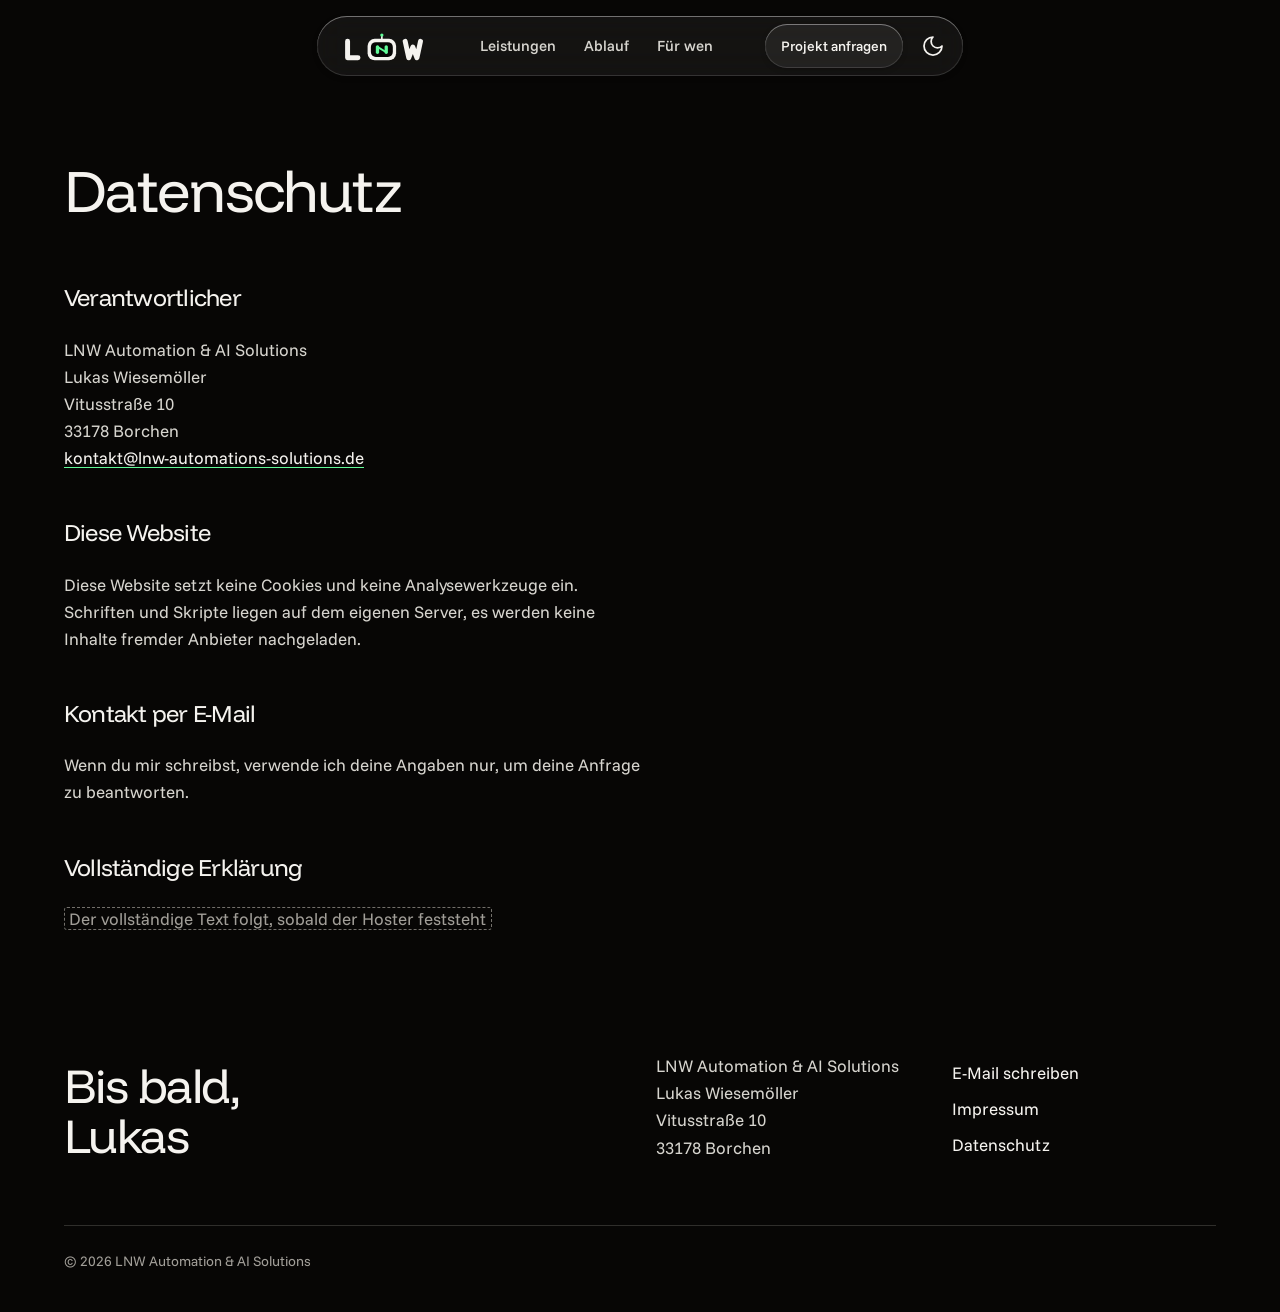
==== commit 5602dafa: "Logo in Navigation, Favicon und Vorschaubild Der Entwurf N-Bot: L, ein Roboterkopf, dessen Augen das" ====
--- a/datenschutz.html
+++ b/datenschutz.html
@@ -10,7 +10,7 @@
 <link rel="preload" href="fonts/funnel-display-latin.woff2" as="font" type="font/woff2" crossorigin>
 <link rel="preload" href="fonts/funnel-sans-latin.woff2" as="font" type="font/woff2" crossorigin>
 <link rel="stylesheet" href="styles.css">
-<script>document.documentElement.classList.add('js');</script>
+<script>document.documentElement.classList.add('js'); try { if (localStorage.getItem('lnw-mode') === 'dark') document.documentElement.dataset.mode = 'dark'; } catch (e) {}</script>
 </head>
 <body>
 <!-- Icons: Lucide (ISC License, lucide.dev) -->
@@ -41,7 +41,6 @@
 </svg>
 
 <a class="skip" href="#main">Zum Inhalt springen</a>
-<div class="space" aria-hidden="true"><canvas class="space__sky"></canvas></div>
 
 <header class="nav">
   <nav class="nav__bar" aria-label="Hauptnavigation">
@@ -52,7 +51,11 @@
       <li><a href="index.html#fuer-wen">Für wen</a></li>
     </ul>
     <div class="nav__end">
-      <a class="btn btn--small" href="index.html#kontakt">Projekt anfragen</a>
+      <a class="btn btn--clear btn--small" href="index.html#kontakt">Projekt anfragen</a>
+      <button class="nav__mode" type="button" aria-label="Zwischen hellem und dunklem Design wechseln">
+        <svg class="icon icon--lg icon--moon" aria-hidden="true"><use href="#i-moon"/></svg>
+        <svg class="icon icon--lg icon--sun" aria-hidden="true"><use href="#i-sun"/></svg>
+      </button>
       <button class="nav__toggle" type="button" aria-expanded="false" aria-controls="nav-links" aria-label="Menü">
         <svg class="icon icon--lg icon--open" aria-hidden="true"><use href="#i-menu"/></svg>
         <svg class="icon icon--lg icon--close" aria-hidden="true"><use href="#i-x"/></svg>
--- a/styles.css
+++ b/styles.css
@@ -1,4 +1,16 @@
-/* LNW Automation & AI Solutions · premium-scroll · built with the scroll-craft engine (scrollcraft.js / scrollcraft.css) */
+/* Hallmark · shape: Bento Grid · genre: atmospheric · theme: Refract (deal 1/3, seed premium-freelancer-lnw-automation-81fc·768d47f8·2026-11-13·r0) · job: hire · draw: f9fe5f
+ * hero: Ledge · nav: floating pill · footer: letter close · imagery: the product built in the hero, four tiles and four steps, Lukas's own portrait · signature: a small glass robot at its monitor, working through tasks live between their sources and their targets · refract: glass/pool
+ * axes: light/grotesk-sans/cool · posture: restrained · contrast: pass · fold: pass · v2.0.0 */
+/* Hallmark · pre-emit critique: P4 H4 E4 S4 R3 V4 · weakest: R, a robot, a light and four playing tiles are a lot of moving parts; every loop is one-shot except the robot, which pauses, and the palette stays ink, paper and one blue */
+/* Hallmark · waive 80 · one robot figure built from the theme's clear surfaces, working the real task list beside it · Lukas asked for a small robot at a computer as the core of the page */
+/* Hallmark · waive 77 · the two legal pages hold an address and three short paragraphs · an Impressum and a Datenschutz page have nothing more to show */
+/* Hallmark · waive 78 · the legal pages are prose documents with inline heads at title size · Impressum and Datenschutz are read top to bottom, not scanned */
+/* Hallmark · dismissed 23 · the accent sits on 1.5px connector lines and one 44px switch, far under the footprint */
+/* Hallmark · dismissed 25 · tile and step lines are one-sentence captions in a narrow column */
+/* Hallmark · dismissed 58 · the window counts the hidden-until-played labels of the four step drawings */
+/* Hallmark · answered F4 · the segmented tab and the demo site's sample button are not page actions; Pause is a clear pill beside the one filled primary */
+/* Hallmark · answered F7 · pills here are controls, chips and the robot's own parts; panels take the card radius */
+/* Hallmark · modes: light+dark · dark panels for hero and contact in the light page, the whole page on the toggle */
 @import url("./tokens.css");
 @import url("./base.css");
 
@@ -10,11 +22,16 @@
 .lead { color: var(--color-muted); }
 :where(ul[class], ol[class]) { margin: 0; padding: 0; list-style: none; }
 figure { margin: 0; }
-
+.dark { background: var(--color-paper); color: var(--color-ink-2); }
+:root[data-mode="dark"] .dark { background: var(--color-paper-2); color: var(--color-ink-2); }
+.section { margin-top: var(--section-gap); }
+.section--s { margin-top: var(--section-gap-s); }
+.section--l { margin-top: var(--section-gap-l); }
 .cols { display: grid; grid-template-columns: repeat(12, minmax(0, 1fr)); column-gap: var(--gap-columns); }
 .head { align-items: end; margin-bottom: var(--space-2xl); row-gap: var(--space-md); }
 .head h2 { grid-column: 1 / span 7; }
 .head .lead, .head .seg { grid-column: 9 / span 4; justify-self: end; }
+.head .lead { justify-self: start; }
 
 .icon { width: 20px; height: 20px; flex-shrink: 0; fill: none; stroke: currentColor; stroke-width: 1.75; stroke-linecap: round; stroke-linejoin: round; }
 .icon--lg { width: 24px; height: 24px; }
@@ -72,7 +89,7 @@
 .nav__links a:hover { color: var(--color-ink); background: color-mix(in oklab, var(--color-shade) 30%, transparent); }
 .nav__links a[aria-current="true"] { color: var(--color-ink); background: var(--color-accent-soft); }
 .nav__end { display: flex; align-items: center; gap: var(--space-xs); margin-inline-start: auto; }
-
+.nav__mode { display: inline-flex; align-items: center; justify-content: center; width: 44px; height: 44px; padding: 0; border: 0; border-radius: var(--radius-pill); background: transparent; color: var(--color-ink); cursor: pointer; }
 .nav__mode:hover { background: color-mix(in oklab, var(--color-shade) 30%, transparent); }
 .nav__mode:active, .nav__toggle:active { transform: translateY(1px); }
 html:not(.js) .nav__mode, :root[data-mode="dark"] .nav__mode .icon--moon, :root:not([data-mode="dark"]) .nav__mode .icon--sun { display: none; }
@@ -82,24 +99,49 @@
 .nav__toggle[aria-expanded="true"] .icon--close { display: block; }
 
 /* ---------- the light: sun through glass, drawn on a canvas ---------- */
-
+.light { position: absolute; inset: 0 0 auto 0; height: 78%; overflow: hidden; pointer-events: none; }
+.light canvas { display: block; width: 104%; height: 104%; margin: -2% 0 0 -2%; filter: blur(6px); animation: drift 64s var(--ease-in-out) infinite alternate; }
 .light.is-still canvas { animation-play-state: paused; }
+@keyframes drift { from { transform: translate3d(-1.4%, 0, 0); } to { transform: translate3d(1.4%, 1%, 0); } }
 
 /* ---------- hero: a ledge, the robot at work above, the head at the base ---------- */
-
+.hero { position: relative; padding: var(--space-xs) var(--space-xs) 0; }
+.hero__panel, .contact__panel { position: relative; border-radius: var(--radius-panel); overflow: hidden; }
+.hero__panel > .container, .contact__panel > .container { max-width: calc(var(--container) - 2 * var(--space-xs)); padding-inline: calc(var(--gutter) - var(--space-xs)); }
+.hero__inner { position: relative; display: flex; flex-direction: column; gap: var(--space-xl); min-height: calc(100dvh - var(--space-xs)); padding-block: calc(var(--space-3xl) + var(--space-xs)) var(--space-2xl); }
 .line { display: block; clip-path: inset(-0.1em 0 -0.2em 0); }
 .line > span { display: block; }
 .js .line > span { animation: line-up 900ms var(--ease-out) both; animation-delay: calc(var(--i, 0) * 110ms + 200ms); }
 @keyframes line-up { from { transform: translateY(125%); } }
-
+.hero__text { align-items: end; }
+.hero__text h1 { grid-column: 1 / span 7; }
+.hero__side { grid-column: 9 / span 4; display: grid; gap: var(--space-lg); }
+
+.stage { position: relative; flex: 1 1 auto; display: grid; grid-template-columns: minmax(0, 10fr) minmax(0, 7fr) minmax(0, 34fr) minmax(0, 7fr) minmax(0, 10fr); align-items: center; min-height: 392px; max-height: 640px; }
+.stage__wires { position: absolute; inset: 0; width: 100%; height: 100%; overflow: visible; pointer-events: none; }
+.wire { fill: none; stroke: var(--color-shade-2); stroke-width: 1.5; stroke-linecap: round; }
 .wire.is-live { stroke: var(--color-accent); }
-
+.parcel { position: absolute; left: 0; top: 0; z-index: var(--z-raised); display: inline-flex; align-items: center; gap: var(--space-2xs); min-height: 30px; padding: 0 var(--space-sm) 0 var(--space-xs); border-radius: var(--radius-pill); background: var(--color-accent); color: var(--color-accent-ink); font-size: var(--text-xs); font-weight: 500; white-space: nowrap; box-shadow: var(--edge-top), var(--shadow-chip); opacity: 0; pointer-events: none; transition: opacity var(--dur-micro) var(--ease-out); }
 .parcel.is-on { opacity: 1; }
-
+.parcel .icon { width: 14px; height: 14px; stroke-width: 2.25; }
+
+.stage__col { position: relative; display: grid; gap: var(--space-lg); }
+.stage__col--in { grid-column: 1; }
+.stage__col--out { grid-column: 5; }
+.stage__col--in > :nth-child(2) { left: var(--space-lg); }
+.stage__col--out > :nth-child(2) { left: calc(-1 * var(--space-lg)); }
+
+.node { position: relative; display: flex; align-items: center; gap: var(--space-sm); min-height: 68px; padding: var(--space-sm) var(--space-md); border-radius: var(--radius-card); background: color-mix(in oklab, var(--color-light) 84%, transparent); -webkit-backdrop-filter: blur(12px); backdrop-filter: blur(12px); box-shadow: var(--edge-light), var(--shadow-card); color: var(--color-muted); }
+.node::after { content: ""; position: absolute; inset: 0; border-radius: inherit; box-shadow: inset 0 0 0 1.5px var(--color-accent); opacity: 0; transition: opacity var(--dur-short) var(--ease-out); pointer-events: none; }
 .node.is-active { color: var(--color-accent); }
 .node.is-active::after { opacity: 1; }
+.node__text { display: grid; min-width: 0; line-height: 1.3; }
+.node__name { font-weight: 500; color: var(--color-ink); }
+.node__note { font-size: var(--text-sm); color: var(--color-muted); white-space: nowrap; overflow: hidden; text-overflow: ellipsis; }
 
 /* the desk: robot, keyboard, monitor */
+.desk { position: relative; grid-column: 3; display: grid; grid-template-columns: calc(200px * var(--robot-scale, 1)) minmax(0, 1fr); column-gap: var(--space-lg); align-items: end; padding-bottom: var(--space-xl); }
+.desk::after { content: ""; position: absolute; left: calc(-1 * var(--space-md)); right: calc(-1 * var(--space-md)); bottom: 0; height: 14px; border-radius: var(--radius-pill); background: var(--color-light); box-shadow: var(--edge-light), var(--shadow-card), var(--shadow-cast); z-index: 2; }
 
 .robot { position: relative; top: 26px; justify-self: center; width: 200px; height: 240px; transform: scale(var(--robot-scale, 1)); transform-origin: 50% 100%; --look-x: 5px; --look-y: 0px; }
 .robot__antenna { position: absolute; top: 10px; left: calc(50% - 1.5px); width: 3px; height: 18px; background: var(--color-shade-2); }
@@ -130,10 +172,21 @@
 
 .screen { position: relative; display: grid; gap: var(--space-md); padding: var(--space-lg); border-radius: var(--radius-card); background: color-mix(in oklab, var(--color-light) 88%, transparent); -webkit-backdrop-filter: blur(14px); backdrop-filter: blur(14px); box-shadow: var(--edge-light), var(--shadow-card); }
 .screen::after { content: ""; position: absolute; top: 100%; left: calc(50% - 30px); width: 60px; height: 26px; background: var(--color-shade-2); }
-
+.screen__task { display: flex; align-items: center; gap: var(--space-sm); font: var(--display-weight) var(--text-title)/1.15 var(--font-display); letter-spacing: var(--tracking-display); color: var(--color-ink); }
+.screen__task .icon { color: var(--color-muted); }
+.screen__steps li { display: flex; align-items: center; gap: var(--space-sm); min-height: 44px; border-top: var(--rule-hair) solid var(--color-rule); color: var(--color-muted); }
+.screen__steps li[data-s="run"] { color: var(--color-ink); }
+.screen__steps li[data-s="done"] { color: var(--color-ink-2); }
 .tick { position: relative; display: grid; place-items: center; width: 22px; height: 22px; flex-shrink: 0; border-radius: var(--radius-pill); box-shadow: inset 0 0 0 1.5px var(--color-rule); color: var(--color-accent); }
 .tick .icon { width: 14px; height: 14px; stroke-width: 2.5; opacity: 0; }
-
+[data-s="run"] .tick { box-shadow: none; }
+[data-s="run"] .tick::before { content: ""; position: absolute; inset: 0; border-radius: inherit; border: 2px solid var(--color-accent-soft); border-top-color: var(--color-accent); animation: spin 800ms linear infinite; }
+[data-s="done"] .tick { background: var(--color-accent-soft); box-shadow: none; }
+[data-s="done"] .tick .icon { opacity: 1; }
+@keyframes spin { to { transform: rotate(360deg); } }
+.screen__out { min-height: calc(2lh + 2 * var(--space-sm)); padding: var(--space-sm) var(--space-md); border-radius: var(--radius-inner); background: var(--color-accent-soft); font-size: var(--text-sm); line-height: 1.45; color: var(--color-ink-2); }
+
+.stage__toggle { position: absolute; left: 0; bottom: 0; }
 html:not(.js) .stage__toggle { display: none; }
 
 /* the stage settles in once; everything is visible without script */
@@ -170,20 +223,21 @@
 .chip .icon { width: 16px; height: 16px; stroke-width: 2.5; color: var(--color-accent); }
 .link { position: relative; flex: 1 1 var(--space-md); min-width: var(--space-sm); height: 1.5px; background: var(--color-shade-2); }
 .link > i { position: absolute; inset: 0; background: var(--color-accent); }
+.runner { position: absolute; left: 0; right: 0; top: 50%; height: 0; pointer-events: none; }
+.runner::before { content: ""; position: absolute; left: -6px; top: -6px; width: 12px; height: 12px; border-radius: var(--radius-pill); background: var(--color-accent); box-shadow: 0 0 0 2.5px var(--color-light); }
 
 /* ---------- the statement: its words fill in as the page scrolls ---------- */
 .say__text { max-width: 17em; font: var(--display-weight) clamp(2.25rem, 4.4vw + 0.5rem, 4.5rem)/1.06 var(--font-display); letter-spacing: var(--tracking-display); color: var(--color-ink); text-wrap: balance; }
-[data-scrub] span { opacity: var(--o, 1); }
-[data-flow] { opacity: var(--o, 1); }
+.say__text span { opacity: var(--o, 1); }
 
 /* ---------- services: a bento of four wells ---------- */
-
+.bento { row-gap: var(--gap-columns); }
 .tile { position: relative; display: grid; grid-template-rows: auto minmax(0, 1fr); gap: var(--space-xl); min-height: 352px; padding: var(--space-xl); border-radius: var(--radius-card); background: var(--color-paper-2); }
 .tile::before { content: ""; position: absolute; inset: 0; border-radius: inherit; background: radial-gradient(520px circle at var(--mx, 50%) var(--my, 0%), color-mix(in oklab, var(--color-light) 92%, transparent), transparent 62%); opacity: 0; transition: opacity var(--dur-long) var(--ease-out); pointer-events: none; }
 .tile:hover::before { opacity: 1; }
 .tile__text { position: relative; }
 .tile .chip { min-height: 44px; font-size: 0.9375rem; }
- 
+.tile--wide { grid-column: span 7; } .tile--narrow { grid-column: span 5; }
 .tile__text { display: grid; gap: var(--space-sm); }
 .tile__text p { max-width: 34ch; }
 .demo { position: relative; align-self: end; }
@@ -216,22 +270,34 @@
 .is-playing .chip--cut::after { animation: a-draw var(--dur-long) var(--ease-in-out) both; animation-delay: calc(var(--d, 0) * 1ms); }
 
 /* ---------- the way: four steps on one drawn line ---------- */
-
+.way__steps { counter-reset: step; row-gap: var(--space-2xl); }
+.way__step { counter-increment: step; position: relative; grid-column: span 3; display: grid; grid-template-rows: 152px auto auto auto; }
+.way__art { position: relative; align-self: end; display: grid; gap: var(--space-sm); padding-bottom: var(--space-lg); }
+.way__rule { position: relative; height: 40px; margin-bottom: var(--space-md); }
+.way__rule::before, .way__rule > .a-draw { content: ""; position: absolute; left: 0; right: calc(-1 * var(--gap-columns)); top: 50%; height: 1.5px; background: var(--color-rule); }
+.way__rule > .a-draw { background: var(--color-accent); }
+.way__step:last-child .way__rule::before, .way__step:last-child .way__rule > .a-draw { right: 0; }
+.way__mark { position: relative; display: grid; place-items: center; width: 40px; height: 40px; border-radius: var(--radius-pill); background: var(--color-light); box-shadow: var(--edge-light), var(--shadow-chip); font: 500 var(--text-md)/1 var(--font-display); color: var(--color-ink); overflow: hidden; }
+.way__mark > i { position: absolute; inset: 0; background: var(--color-accent-soft); }
+.way__mark::after { content: counter(step); position: relative; }
+.way__step h3 { margin-bottom: var(--space-xs); }
+.way__step p { max-width: 30ch; }
 .mini { display: flex; align-items: center; position: relative; }
 .box { display: inline-flex; align-items: center; justify-content: center; gap: var(--space-2xs); min-height: 36px; padding: 0 var(--space-sm); border-radius: var(--radius-inner); font-size: var(--text-xs); font-weight: 500; white-space: nowrap; }
 .box--sketch { border: 1.5px dashed var(--color-muted); color: var(--color-muted); }
-
+.box--solid { background: var(--color-light); box-shadow: var(--edge-light), var(--shadow-chip); color: var(--color-ink); }
+.box .icon { width: 14px; height: 14px; stroke-width: 2.5; color: var(--color-accent); }
 .link--sketch { height: 0; background: none; border-top: 1.5px dashed var(--color-muted); }
 .live { display: inline-flex; align-items: center; gap: var(--space-xs); font-size: var(--text-sm); font-weight: 500; color: var(--color-ink); }
 .switch { position: relative; width: 44px; height: 26px; border-radius: var(--radius-pill); background: var(--color-shade-2); overflow: hidden; }
-
+.switch > i { position: absolute; inset: 0; background: var(--color-accent); }
 .switch > b { position: absolute; top: 3px; left: 3px; width: 20px; height: 20px; border-radius: var(--radius-pill); background: var(--color-light); transform: translateX(18px); }
 
 /* ---------- who: a switcher on a band ---------- */
-
+.band { padding-block: var(--section-gap-s); background: var(--color-paper-2); color: var(--color-ink-2); }
 .who__panel { align-items: center; row-gap: var(--space-xl); }
 .who__panel + .who__panel { margin-top: var(--space-2xl); }
-.who__say { grid-column: 1 / span 5; max-width: 14ch; font-size: var(--text-3xl); line-height: 1.05; }
+.who__say { grid-column: 1 / span 5; max-width: 14ch; font-size: var(--text-display-s); line-height: 1.02; }
 .lanes { grid-column: 6 / span 7; padding: var(--space-xs) var(--space-xl); }
 .lanes li { display: flex; align-items: center; gap: var(--space-md); min-height: 88px; border-top: var(--rule-hair) solid var(--color-rule); font-size: var(--text-lg); line-height: 1.3; color: var(--color-ink); }
 .lanes li:first-child { border-top: 0; }
@@ -239,9 +305,26 @@
 .lanes .icon--done { margin-inline-start: auto; color: var(--color-accent); stroke-width: 2.25; }
 
 /* ---------- about: a split ---------- */
+.about { align-items: center; row-gap: var(--space-xl); }
+.about__text { grid-column: 1 / span 7; display: grid; gap: var(--space-lg); }
+.about__text .lead { max-width: 46ch; color: var(--color-ink-2); }
+.facts { display: grid; margin: 0; }
+.facts > div { display: grid; grid-template-columns: 9rem minmax(0, 1fr); gap: var(--space-md); padding-block: var(--space-md); border-top: var(--rule-hair) solid var(--color-rule); }
+.facts dt { font-size: var(--text-sm); line-height: 1.9; color: var(--color-muted); }
+.facts dd { margin: 0; color: var(--color-ink); }
+.portrait { grid-column: 9 / span 4; display: grid; place-items: center; aspect-ratio: 4 / 5; border-radius: var(--radius-card); box-shadow: var(--edge-light), var(--shadow-card); }
+.portrait[data-slot] { background: linear-gradient(160deg, var(--color-light), var(--color-shade)); }
+.portrait__initials { font: 300 clamp(5rem, 9vw, 8.5rem)/1 var(--font-display); letter-spacing: -0.04em; color: var(--color-ink); }
+.portrait > img { outline: 1px solid color-mix(in oklab, var(--color-ink) 8%, transparent); outline-offset: -1px; }
 
 /* ---------- contact: the second lit ground ---------- */
-
+.contact { padding-inline: var(--space-xs); }
+.contact .light { height: 100%; }
+.contact__inner { position: relative; align-items: end; row-gap: var(--space-xl); padding-block: var(--space-4xl); }
+.contact__say { grid-column: 1 / span 7; display: grid; gap: var(--space-lg); }
+.contact__say h2 { max-width: 12ch; font-size: var(--text-display); }
+.contact__do { grid-column: 9 / span 4; display: grid; gap: var(--space-md); justify-items: start; }
+.contact__mail { font-size: clamp(0.8125rem, 3.6vw, 1.25rem); white-space: nowrap; color: var(--color-ink); text-decoration: none; }
 .contact__mail:hover { text-decoration: underline; text-decoration-color: var(--color-accent); }
 
 /* ---------- one reveal, visible without script ---------- */
@@ -268,269 +351,89 @@
 .legal__body a { color: var(--color-ink); text-decoration-color: var(--color-accent); white-space: nowrap; font-size: clamp(0.8125rem, 3.9vw, 1.0625rem); }
 .fill { padding: 0 0.25em; border: 1px dashed color-mix(in oklch, var(--color-muted) 70%, transparent); border-radius: 3px; color: var(--color-muted); -webkit-box-decoration-break: clone; box-decoration-break: clone; }
 
-/* ==========================================================================
-   premium-scroll: a neutral night, liquid glass, one electric green,
-   and a prism light that the scroll moves. Everything above is the component
-   kit from the first version; everything below is this version's page.
-   ========================================================================== */
-body { background: var(--color-paper); }
-h1, h2, h3 { font-weight: 400; }
-main, .foot, .nav { position: relative; z-index: 1; }
-.nav { position: fixed; z-index: var(--z-sticky-nav); }
-.grain { position: fixed; inset: 0; z-index: 2; pointer-events: none; opacity: 0.05; }
-
-/* liquid glass: a tinted pane that bends whatever light is behind it */
-.glass, .tile, .node, .screen, .lanes.clear, .nav__bar { background: var(--glass); -webkit-backdrop-filter: blur(22px) saturate(1.8) brightness(1.08); backdrop-filter: blur(22px) saturate(1.8) brightness(1.08); box-shadow: var(--glass-edge), var(--shadow-card); }
-.nav__bar { background: var(--glass), color-mix(in oklab, var(--color-paper) 64%, transparent); }
-.btn--clear, .chip, .bubble--q, .site__page, .box--solid, .robot__say, .way__mark { background: var(--glass); -webkit-backdrop-filter: blur(14px) saturate(1.6); backdrop-filter: blur(14px) saturate(1.6); }
-.btn--clear:hover { background: var(--veil-2); }
-.seg { background: var(--veil); box-shadow: var(--glass-edge); }
-.seg button[aria-selected="true"] { background: var(--color-ink); color: var(--color-paper); box-shadow: none; }
-.nav__links a[aria-current="true"] { background: var(--line); }
-.nav__links a:hover, .nav__toggle:hover { background: var(--veil); }
-
-/* space: a starfield and one wide, soft arc of light that carries the spectrum.
-   Two planes at two speeds; the page's scroll lifts the arc. */
-.space { position: fixed; inset: 0; z-index: 0; overflow: hidden; pointer-events: none; }
-.space canvas { position: absolute; left: -24px; top: -16px; width: calc(100% + 48px); }
-.space__sky { height: 116svh; transform: translate3d(calc(var(--px, 0) * -6px), calc(var(--page-p, 0) * -12svh + var(--py, 0) * -4px), 0); }
-.space__planet { height: 150svh; filter: blur(16px); transform: translate3d(calc(var(--px, 0) * -16px), calc(var(--page-p, 0) * -34svh + var(--py, 0) * -10px), 0); }
-
-/* ---------- act 1: the desk. Scroll feeds the pile to the robot ---------- */
-
-.hero__copy { position: absolute; z-index: 3; left: var(--gutter); bottom: clamp(48px, 11svh, 120px); display: grid; gap: var(--space-lg); max-width: min(46rem, 50vw); }
-.hero__copy h1 { max-width: none; font-size: clamp(2.75rem, 4vw + 1rem, 5.25rem); line-height: 1; }
-.hero__copy .lead { max-width: 30ch; color: var(--color-ink-2); }
-.hero__line { position: absolute; z-index: 3; left: var(--gutter); bottom: clamp(64px, 16svh, 180px); max-width: 11ch; margin: 0; font: 400 clamp(2.75rem, 5vw + 1rem, 6rem)/1 var(--font-display); letter-spacing: var(--tracking-display); color: var(--color-ink); text-wrap: balance; }
-.rig { position: absolute; z-index: 2; right: var(--gutter); bottom: clamp(40px, 9svh, 96px); display: grid; grid-template-columns: calc(200px * var(--robot-scale)) minmax(0, 320px); column-gap: var(--space-xl); align-items: end; padding-bottom: var(--space-xl); --robot-scale: 1.7; }
-.rig::after { content: ""; position: absolute; left: calc(-1 * var(--space-lg)); right: calc(-1 * var(--space-lg)); bottom: 0; height: 16px; border-radius: var(--radius-pill); background: var(--glass); -webkit-backdrop-filter: blur(18px) saturate(1.6); backdrop-filter: blur(18px) saturate(1.6); box-shadow: var(--glass-edge), var(--shadow-cast); z-index: 2; }
-.rig .robot { top: 24px; }
-.rig .robot__say, .relay .robot__say { padding: var(--space-3xs) var(--space-xs); font-size: 0.625rem; }
-.rig__inbox { position: absolute; left: calc(40px * var(--robot-scale)); bottom: calc(150px * var(--robot-scale) + var(--space-xl)); width: 0; height: 0; z-index: 4; }
-.task { position: absolute; left: 0; top: 0; --t: clamp(0, calc((var(--sc-p, 0) - var(--a)) / 0.1), 1); --ox: var(--x); --oy: var(--y); transform: translate(-50%, -50%) translate(calc(var(--ox) * (1 - var(--t))), calc(var(--oy) * (1 - var(--t)) - sin(var(--t) * 180deg) * 7svh)) rotate(calc(var(--r) * (1 - var(--t)))) scale(calc(var(--s, 1) * (1 - 0.62 * var(--t)))); opacity: calc(clamp(0, (1 - var(--t)) * 5, 1) * clamp(0, calc((var(--sc-p, 0) - var(--chips-from, -1)) / 0.06), 1)); will-change: transform, opacity; }
-.task__in { display: inline-flex; align-items: center; gap: var(--space-xs); min-height: 48px; padding: 0 var(--space-md) 0 var(--space-sm); border-radius: var(--radius-pill); background: var(--glass); -webkit-backdrop-filter: blur(16px) saturate(1.8); backdrop-filter: blur(16px) saturate(1.8); box-shadow: var(--glass-edge), var(--shadow-chip); font-size: 0.9375rem; font-weight: 500; color: var(--color-ink); white-space: nowrap; animation: bob 7s var(--ease-in-out) infinite alternate; animation-delay: calc(var(--a) * -20s); }
-.task__in .icon { color: var(--color-accent); }
-.task--far .task__in { filter: blur(1.5px); }
-@keyframes bob { from { transform: translateY(-7px) rotate(-1.5deg); } to { transform: translateY(7px) rotate(1.5deg); } }
-.screen { gap: 0; padding: var(--space-md) var(--space-lg) var(--space-sm); background: var(--glass); }
-.screen::after { background: var(--veil-2); }
-.screen__head { display: flex; align-items: baseline; justify-content: space-between; gap: var(--space-md); padding-bottom: var(--space-sm); font: 400 var(--text-title)/1.15 var(--font-display); letter-spacing: var(--tracking-display); color: var(--color-ink); }
-.screen__count { font: 500 var(--text-sm)/1 var(--font-body); letter-spacing: 0; color: var(--color-muted); font-variant-numeric: tabular-nums; }
-.done li { display: flex; align-items: center; gap: var(--space-sm); min-height: 42px; border-top: var(--rule-hair) solid var(--line); font-size: 0.9375rem; color: var(--color-ink-2); --v: clamp(0, calc((var(--sc-p, 0) - var(--a) - 0.1) / 0.035), 1); opacity: calc(0.22 + 0.78 * var(--v)); }
-.done .tick { background: var(--color-accent); color: var(--color-accent-ink); box-shadow: none; opacity: var(--v); transform: scale(calc(0.4 + 0.6 * var(--v))); }
-.done .tick .icon { opacity: 1; }
-
-/* the robot is never quite still */
-.robot__head, .robot__antenna, .robot__ear { animation: nod 2.8s var(--ease-in-out) infinite alternate; }
-@keyframes nod { to { translate: 0 -3px; } }
-
-/* ---------- act 2: the statement ---------- */
-.say { padding-block: clamp(96px, 16svh, 200px) 0; margin: 0; }
-.say__text { max-width: 15em; font-size: clamp(2.5rem, 5vw + 0.5rem, 5.5rem); line-height: 1.02; }
-
-/* ---------- act 3: the services, travelled sideways ---------- */
-.svc__rail { align-items: center; gap: var(--gap-columns); height: 100%; padding-inline: var(--gutter); }
-.svc__lead { flex: 0 0 auto; display: grid; gap: var(--space-lg); width: min(30rem, 80vw); padding-inline-end: var(--space-xl); }
-.svc__lead h2 { font-size: clamp(2.5rem, 4vw + 1rem, 4.75rem); line-height: 1; max-width: 9ch; }
-.tile.card { flex: 0 0 auto; grid-column: auto; width: clamp(19rem, 42vw, 40rem); min-height: 0; height: min(66svh, 600px); padding: var(--space-xl); border-radius: var(--radius-panel); gap: var(--space-lg); }
-.tile.card::before { background: radial-gradient(520px circle at var(--mx, 50%) var(--my, 0%), var(--veil-2), transparent 62%); }
-.tile.card h3 { font-size: clamp(1.75rem, 1.6vw + 1rem, 2.75rem); line-height: 1.05; }
-.tile.card .tile__text p { font-size: var(--text-lead); max-width: 26ch; color: var(--color-ink-2); }
-.tile.card .demo { zoom: 1.35; }
-.tile.card .flow { flex-direction: column; align-items: flex-start; }
-.tile.card .flow .link { flex: none; width: 1.5px; height: var(--space-md); min-width: 0; margin-left: var(--space-lg); }
-.tile.card .cut { grid-template-columns: repeat(3, auto); grid-template-areas: "a b c" "x x x" "d e ." "y y ."; }
-.site__page { color: var(--color-ink); }
-.site__grid i { background: var(--veil-2); }
-.site__grid i:nth-child(2) { background: var(--color-accent); }
-.site__grid i:nth-child(3) { background: var(--veil-3); }
-.bubble--a, .typing { background: var(--veil-2); }
-.cut__note { border-top-color: var(--veil-3); }
-
-/* ---------- act 4: who it is for ---------- */
-.who { padding-block: clamp(96px, 14svh, 176px); }
-.who .head { align-items: end; }
-.lanes.clear { border-radius: var(--radius-panel); }
-.lanes li { border-top-color: var(--line); }
-
-/* ---------- the path: four steps down one line, and the robot acts each one out ---------- */
-.path { display: grid; grid-template-columns: minmax(0, 5fr) minmax(0, 7fr); column-gap: var(--gap-columns); align-items: center; height: 100%; padding-block: var(--space-3xl) var(--space-xl); }
-.path__list { display: grid; gap: clamp(24px, 5svh, 56px); }
-.path h2 { font-size: clamp(2.25rem, 3.4vw + 1rem, 4.25rem); line-height: 1; max-width: 12ch; }
-.path__wrap { position: relative; }
-.path__steps { counter-reset: step; display: grid; row-gap: var(--space-lg); }
-.path__bar { position: absolute; left: 19px; top: 20px; bottom: 20px; width: 2px; background: var(--veil-2); }
-.path__bar i { position: absolute; inset: 0; background: var(--color-accent); transform-origin: center top; transform: scaleY(var(--sc-p, 0)); }
-.path__step { counter-increment: step; display: grid; grid-template-columns: 40px minmax(0, 1fr); column-gap: var(--space-md); --on: clamp(0, calc((var(--sc-p, 0) - var(--i) * 0.235 - 0.02) / 0.09), 1); }
-.path__mark { grid-row: 1 / span 2; position: relative; z-index: 1; display: grid; place-items: center; width: 40px; height: 40px; border-radius: var(--radius-pill); background: var(--color-paper-3); box-shadow: var(--glass-edge); font: 500 var(--text-md)/1 var(--font-display); color: var(--color-ink); overflow: hidden; }
-.path__mark::before { content: ""; position: absolute; inset: 0; background: var(--color-accent); opacity: var(--on); }
-.path__mark::after { content: counter(step); position: relative; mix-blend-mode: difference; }
-.path__step h3 { margin: var(--space-2xs) 0; font-size: clamp(1.375rem, 1vw + 1rem, 2rem); opacity: calc(0.5 + 0.5 * var(--on)); }
-.path__step p { max-width: 34ch; color: var(--color-ink-2); opacity: calc(0.4 + 0.6 * var(--on)); }
-
-/* the bench: one robot, four props, the step decides which is out */
-.bench { position: relative; justify-self: center; display: grid; grid-template-columns: calc(200px * var(--robot-scale)) minmax(0, 340px); column-gap: var(--space-xl); align-items: end; padding-bottom: var(--space-lg); --robot-scale: 1.5; }
-.bench::after { content: ""; position: absolute; left: calc(-1 * var(--space-lg)); right: calc(-1 * var(--space-lg)); bottom: 0; height: 16px; border-radius: var(--radius-pill); background: var(--glass); -webkit-backdrop-filter: blur(18px) saturate(1.6); backdrop-filter: blur(18px) saturate(1.6); box-shadow: var(--glass-edge), var(--shadow-cast); z-index: 2; }
-.bench__bot { position: relative; height: calc(240px * var(--robot-scale)); }
-.bench .robot { position: absolute; top: auto; bottom: -8px; left: calc(50% - 100px); --look-x: 8px; --look-y: 0px; }
-.bench .robot__arm { transition: transform var(--dur-long) var(--ease-out); }
-.bench .robot__arm--r::after { content: ""; position: absolute; left: 9px; bottom: -12px; width: 6px; height: 20px; border-radius: var(--space-2xs); background: var(--color-accent); opacity: 0; transition: opacity var(--dur-short) var(--ease-out); }
-.bench__props { display: grid; align-self: stretch; padding-bottom: var(--space-md); }
-.bench__prop { grid-area: 1 / 1; align-self: end; display: grid; gap: var(--space-sm); opacity: 0; transform: translateY(14px); transition: opacity var(--dur-long) var(--ease-out), transform var(--dur-long) var(--ease-out); }
-.path[data-step="0"] .bench__prop--1, .path[data-step="1"] .bench__prop--2, .path[data-step="2"] .bench__prop--3, .path[data-step="3"] .bench__prop--4 { opacity: 1; transform: none; }
-
-/* 1 · hello: the robot waves */
-.bench__prop--1 { align-self: center; }
-.bench__prop--1 .bubble { font-size: var(--text-lg); max-width: 15ch; }
-.path[data-step="0"] .bench .robot__arm--r { animation: wave 700ms var(--ease-in-out) infinite alternate; }
-@keyframes wave { from { transform: rotate(-136deg); } to { transform: rotate(-168deg); } }
-
-/* 2 · the plan: sketched on a glass board */
-.board, .code, .run { padding: var(--space-lg); border-radius: var(--radius-card); background: var(--glass); -webkit-backdrop-filter: blur(18px) saturate(1.6); backdrop-filter: blur(18px) saturate(1.6); box-shadow: var(--glass-edge), var(--shadow-card); }
-.board { min-height: 190px; align-content: center; gap: 0; }
-.mini--low { padding-left: 46%; align-items: stretch; flex-direction: column; }
-.link--down { flex: none; align-self: flex-start; width: 0; min-width: 0; height: var(--space-lg); margin-left: var(--space-lg); border-top: 0; border-left: 1.5px dashed var(--veil-3); }
-.mini--low .box { align-self: flex-start; }
-.board .mini > * { opacity: 0; transition: opacity var(--dur-short) var(--ease-out); }
-.path[data-step="1"] .board .mini > * { opacity: 1; transition-delay: calc(var(--k) * 150ms + 250ms); }
-.path[data-step="1"] .bench .robot__arm--r { transform: rotate(-116deg); }
-.path[data-step="1"] .bench .robot__arm--r::after { opacity: 1; }
-
-/* 3 · the build: the robot types, the code arrives line by line */
-.code { gap: 0; font: 0.8125rem/1.9 var(--font-mono); color: var(--color-ink-2); white-space: pre; overflow: hidden; }
-.code b { font-weight: 400; color: var(--color-accent); }
-.code__line { display: block; opacity: 0; transition: opacity var(--dur-short) var(--ease-out); }
-.path[data-step="2"] .code__line { opacity: 1; transition-delay: calc(var(--k) * 260ms + 250ms); }
-.path[data-step="2"] .bench .robot { --look-y: 5px; }
-.path[data-step="2"] .bench .robot__arm--l { animation: tap-l 320ms var(--ease-in-out) infinite alternate; }
-.path[data-step="2"] .bench .robot__arm--r { animation: tap-r 320ms var(--ease-in-out) infinite alternate-reverse; }
-
-/* 4 · running: work comes in on the left and leaves done on the right */
-.run .live { font-size: var(--text-md); }
-.run .switch { background: var(--color-accent); }
-.run .switch > b { background: var(--color-accent-ink); }
-.run__lane + .run__lane .run__chip { animation-delay: calc(var(--k) * 0.9s + 0.5s); }
-.path[data-step="3"] .run__lane + .run__lane .run__half--out .run__chip { animation-delay: calc(var(--k) * 0.9s + 0.95s); }
-.run__lane { display: grid; grid-template-columns: minmax(0, 1fr) auto minmax(0, 1fr); align-items: center; gap: var(--space-xs); }
-.run__half { position: relative; height: 44px; overflow: hidden; }
-.run__mid { display: grid; place-items: center; width: 40px; height: 40px; border-radius: var(--radius-pill); background: var(--color-accent); color: var(--color-accent-ink); }
-.run__chip { position: absolute; left: 0; top: 2px; min-height: 36px; padding: 0 var(--space-sm); font-size: var(--text-xs); opacity: 0; }
-.path[data-step="3"] .run__chip { animation: come 2.7s linear infinite; animation-delay: calc(var(--k) * 0.9s); }
-.path[data-step="3"] .run__half--out .run__chip { animation-name: leave; animation-delay: calc(var(--k) * 0.9s + 0.45s); }
-@keyframes come { 0% { transform: translateX(-110%); opacity: 0; } 12% { opacity: 1; } 30% { opacity: 1; } 40%, 100% { transform: translateX(105%); opacity: 0; } }
-@keyframes leave { 0% { transform: translateX(-60%); opacity: 0; } 10% { opacity: 1; } 28% { opacity: 1; } 40%, 100% { transform: translateX(160%); opacity: 0; } }
-.path[data-step="3"] .bench .robot { --look-x: 0px; }
-.path[data-step="3"] .bench .robot__head { transform: rotate(-4deg); }
-.path[data-step="3"] .bench .robot__eye { transform: translateY(-3px) scaleY(0.42); border-radius: 12px 12px 3px 3px; }
-
-/* ---------- act 6: about ---------- */
-
-/* ---------- act 7: the close. The last screen, and it holds ---------- */
-.close { display: grid; grid-template-rows: minmax(0, 1fr) auto; height: 100%; padding-top: var(--space-3xl); }
-.close__main { align-self: center; align-items: center; row-gap: var(--space-xl); }
-.close__say { grid-column: 1 / span 5; display: grid; gap: var(--space-lg); justify-items: start; }
-.close__say h2 { max-width: 10ch; font-size: clamp(3rem, 5.6vw + 1rem, 6.75rem); line-height: 0.98; }
-.close__say .lead { color: var(--color-ink-2); }
-.close__mail { font-size: clamp(0.8125rem, 3.6vw, 1.25rem); white-space: nowrap; color: var(--color-ink); text-decoration-color: var(--color-accent); text-underline-offset: 0.3em; }
-/* the relay: work arrives on the left, the robot handles it, results leave on the right */
-.relay { position: relative; grid-column: 6 / span 7; display: grid; grid-template-columns: auto minmax(var(--space-xl), 1fr) calc(200px * var(--robot-scale)) minmax(var(--space-xl), 1fr) auto; align-items: center; --robot-scale: 1.25; }
-.relay__wires { position: absolute; inset: 0; width: 100%; height: 100%; overflow: visible; pointer-events: none; }
-.relay__wire { fill: none; stroke: var(--veil-3); stroke-width: 1.5; stroke-linecap: round; transition: stroke var(--dur-short) var(--ease-out); }
-.relay__wire.is-live { stroke: var(--color-accent); }
-.relay__col { display: grid; gap: var(--space-lg); }
-.relay__col:first-of-type { grid-column: 1; }
-.relay__col:last-of-type { grid-column: 5; }
-.relay__col > :nth-child(2) { position: relative; left: var(--space-md); }
-.relay__col:last-of-type > :nth-child(2) { left: calc(-1 * var(--space-md)); }
-.relay__node { position: relative; display: flex; align-items: center; gap: var(--space-xs); min-height: 48px; padding: 0 var(--space-md) 0 var(--space-sm); border-radius: var(--radius-pill); background: var(--glass); -webkit-backdrop-filter: blur(16px) saturate(1.8); backdrop-filter: blur(16px) saturate(1.8); box-shadow: var(--glass-edge), var(--shadow-chip); font-size: 0.9375rem; font-weight: 500; color: var(--color-ink); white-space: nowrap; }
-.relay__node .icon { color: var(--color-muted); transition: color var(--dur-short) var(--ease-out); }
-.relay__node::after { content: ""; position: absolute; inset: 0; border-radius: inherit; box-shadow: inset 0 0 0 1.5px var(--color-accent); opacity: 0; transition: opacity var(--dur-short) var(--ease-out); }
-.relay__node.is-active .icon { color: var(--color-accent); }
-.relay__node.is-active::after { opacity: 1; }
-.relay__bot { grid-column: 3; position: relative; height: calc(240px * var(--robot-scale)); }
-.relay .robot { position: absolute; top: auto; bottom: 0; left: calc(50% - 100px); --look-x: 0px; --look-y: 0px; }
-.relay__parcel { position: absolute; left: 0; top: 0; z-index: var(--z-raised); display: inline-flex; align-items: center; gap: var(--space-2xs); min-height: 30px; padding: 0 var(--space-sm) 0 var(--space-xs); border-radius: var(--radius-pill); background: var(--color-accent); color: var(--color-accent-ink); font-size: var(--text-xs); font-weight: 500; white-space: nowrap; box-shadow: var(--edge-top), var(--shadow-chip); opacity: 0; pointer-events: none; transition: opacity var(--dur-micro) var(--ease-out); }
-.relay__parcel.is-on { opacity: 1; }
-.relay__parcel .icon { width: 14px; height: 14px; stroke-width: 2.25; }
-.close .foot { margin: 0; padding-bottom: var(--space-lg); }
-.close .foot__grid { align-items: end; padding-top: var(--space-lg); border-top: var(--rule-hair) solid var(--line); }
-.close .foot__addr { grid-column: 1 / span 5; font-size: var(--text-sm); color: var(--color-ink-2); }
-.close .foot__links { grid-column: 6 / span 4; display: flex; flex-wrap: wrap; gap: var(--space-2xs) var(--space-lg); font-size: var(--text-sm); }
-.close .foot__legal { grid-column: 10 / span 3; justify-self: end; margin: 0; padding: 0; border: 0; }
-.legal ~ .foot { margin-top: var(--section-gap-s); }
-.legal__body a { text-decoration-color: var(--color-accent); }
-
-/* ---------- smaller screens ---------- */
+/* ---------- larger and smaller screens ---------- */
+@media (min-width: 90rem) {
+  .stage { --robot-scale: 1.18; }
+}
+@media (min-width: 70.01rem) and (max-height: 800px) {
+  .hero__inner { gap: var(--space-lg); padding-block: calc(var(--space-3xl) - var(--space-xs)) var(--space-xl); }
+  .hero__text h1 { font-size: clamp(2.75rem, 4.2vw + 1rem, 4.5rem); }
+  .stage { min-height: 344px; }
+}
 @media (max-width: 75rem) {
-  .relay { --robot-scale: 1; }
-  .relay__node { padding: 0 var(--space-sm) 0 var(--space-xs); font-size: var(--text-sm); }
-  .bench { --robot-scale: 1.2; column-gap: var(--space-lg); }
-  .rig { --robot-scale: 1.35; grid-template-columns: calc(200px * var(--robot-scale)) minmax(0, 280px); column-gap: var(--space-lg); }
-  .hero__copy { max-width: min(34rem, 44vw); }
+  .tile--wide, .tile--narrow { grid-column: span 6; }
+  .way__step { grid-column: span 6; }
+  .way__step:nth-child(even) .way__rule::before, .way__step:nth-child(even) .way__rule > .a-draw { right: 0; }
+  .flow { flex-direction: column; align-items: flex-start; }
+  .flow .link { flex: none; width: 1.5px; height: var(--space-md); min-width: 0; margin-left: var(--space-lg); }
   .cut { grid-template-columns: repeat(3, auto); grid-template-areas: "a b c" "x x x" "d e ." "y y ."; }
   .cut .chip { padding: 0 var(--space-sm); }
+}
+@media (max-width: 70rem) {
+  .hero__inner { min-height: 0; gap: var(--space-2xl); padding-block: calc(var(--space-3xl) + var(--space-md)) var(--space-xl); }
+  .hero__text { order: -1; row-gap: var(--space-lg); }
+  .hero__text h1, .hero__side { grid-column: 1 / -1; }
+  .hero .light { height: 100%; }
+  .stage { flex: none; grid-template-columns: minmax(0, 1fr); row-gap: var(--space-xl); max-height: none; padding-bottom: var(--space-2xl); }
+  .stage__col, .desk { grid-column: 1; }
+  .stage__col { grid-template-columns: repeat(3, minmax(0, 1fr)); gap: var(--space-xs); }
+  .stage__col > :nth-child(2) { left: 0; }
+  .node { flex-direction: column; justify-content: center; gap: var(--space-2xs); min-height: 72px; padding: var(--space-sm) var(--space-xs); border-radius: var(--radius-inner); text-align: center; }
+  .node__note { display: none; }
+  .node__name { font-size: var(--text-sm); }
+  .desk { grid-template-columns: minmax(0, 1fr); justify-items: center; row-gap: var(--space-lg); padding: var(--space-xl) 0 0; }
+  .desk::after, .screen::after { display: none; }
+  .robot { top: 0; }
+  .screen { width: 100%; max-width: 440px; }
+  .stage__toggle { left: calc(50% - 52px); width: 104px; }
+  .robot__say { left: 100%; bottom: auto; top: var(--space-xl); transform: none; }
 }
 @media (max-width: 60rem) {
   .nav__bar { width: auto; margin-inline: var(--gutter); max-width: none; gap: var(--space-md); padding-inline-start: var(--space-md); }
   .js .nav__toggle { display: inline-flex; }
-  .nav__links { position: absolute; top: calc(100% + var(--space-xs)); left: 0; right: 0; flex-direction: column; align-items: stretch; gap: 0; padding: var(--space-xs); border-radius: var(--radius-card); background: var(--color-paper-3); box-shadow: var(--glass-edge), var(--shadow-card); }
+  .nav__links { position: absolute; top: calc(100% + var(--space-xs)); left: 0; right: 0; flex-direction: column; align-items: stretch; gap: 0; padding: var(--space-xs); border-radius: var(--radius-card); background: var(--color-light); box-shadow: var(--edge-light), var(--shadow-card); }
   .nav__links a { min-height: 52px; padding: 0 var(--space-md); border-radius: var(--radius-inner); font-size: var(--text-lg); }
   .js .nav__links:not(.is-open) { display: none; }
-  .hero__copy { top: calc(var(--space-3xl) + var(--space-xs)); bottom: auto; max-width: none; right: var(--gutter); gap: var(--space-md); }
-  .hero__copy h1 { font-size: clamp(2.5rem, 9.5vw, 4.5rem); }
-  .hero__line { top: calc(var(--space-3xl) + var(--space-md)); bottom: auto; font-size: clamp(2.5rem, 10vw, 4.5rem); }
-  .rig { left: 0; right: 0; bottom: clamp(24px, 5svh, 56px); grid-template-columns: minmax(0, 1fr); justify-items: center; padding-bottom: var(--space-lg); --robot-scale: 1.15; --chips-from: 0.13; }
-  .rig::after { left: 12%; right: 12%; }
-  .rig .screen { display: none; }
-  .rig__inbox { left: 50%; }
-  .task { --ox: var(--mx0); --oy: var(--my0); }
-  .task__in { min-height: 40px; font-size: var(--text-sm); }
   .head h2, .head .lead, .head .seg { grid-column: 1 / -1; justify-self: start; }
-  .tile.card { width: min(84vw, 26rem); height: min(68svh, 560px); padding: var(--space-lg); }
-  .tile.card .demo { zoom: 1.1; }
-  .svc__lead { width: 78vw; }
-  .who__say, .lanes, .close__say, .foot__addr, .foot__links { grid-column: 1 / -1; }
+  .tile--wide, .tile--narrow { grid-column: 1 / -1; }
+  .tile { min-height: 0; padding: var(--space-lg); }
+  .who__say, .lanes, .about__text, .contact__say, .contact__do, .foot__bye, .foot__addr, .foot__links { grid-column: 1 / -1; }
+  .who__say { max-width: 20ch; }
   .lanes { padding-inline: var(--space-lg); }
   .lanes li { min-height: 72px; font-size: var(--text-md); }
-  
-  .path { grid-template-columns: minmax(0, 1fr); grid-template-rows: auto minmax(0, 1fr); align-items: start; row-gap: var(--space-lg); padding-block: calc(var(--space-3xl) + var(--space-xs)) var(--space-lg); }
-  .path h2 { font-size: clamp(2rem, 7.5vw, 3rem); max-width: none; }
-  .path__steps { row-gap: var(--space-md); }
-  .bench { align-self: end; --robot-scale: 1.1; grid-template-columns: calc(200px * var(--robot-scale)) minmax(0, 300px); }
-  .relay { grid-column: 1 / -1; justify-self: start; width: min(100%, 34rem); --robot-scale: 0.9; }
-  .relay__node { min-height: 40px; padding: 0 var(--space-sm) 0 var(--space-xs); font-size: var(--text-sm); }
-  .close__say h2 { font-size: clamp(2.5rem, 10vw, 4.5rem); }
-  .close .foot__addr, .close .foot__links, .close .foot__legal { grid-column: 1 / -1; justify-self: start; }
-  .close .foot__grid { row-gap: var(--space-sm); }
+  .portrait { grid-column: 1 / span 6; max-width: 320px; }
+  .contact__inner { padding-block: var(--space-3xl); }
+  :root { --radius-panel: 28px; }
+}
+@media (max-width: 24rem) {
+  .nav__end .btn { display: none; }
+}
+@media (min-width: 40.01rem) and (max-width: 60rem) {
+  .flow { flex-direction: row; align-items: center; }
+  .flow .link { flex: 1 1 var(--space-md); width: auto; height: 1.5px; margin-left: 0; }
+  .cut { grid-template-columns: repeat(5, auto); grid-template-areas: "a b c d e" "x x x y y"; }
 }
 @media (max-width: 40rem) {
-  .relay { display: none; }
-  .path__step:not(.is-active) p { display: none; }
-  .bench { --robot-scale: 0.74; grid-template-columns: calc(200px * var(--robot-scale)) minmax(0, 1fr); column-gap: var(--space-sm); width: 100%; }
-  .bench::after { left: 0; right: 0; }
-  .board, .code, .run { padding: var(--space-sm); border-radius: var(--radius-inner); }
-  .board { min-height: 0; }
-  .board .box { padding: 0 var(--space-xs); font-size: 0.75rem; }
-  .code { font-size: 0.75rem; }
-  .bench__prop--1 .bubble { font-size: var(--text-sm); }
-  .robot__say { font-size: var(--text-xs); }
-  
-  
+  .robot__say { display: none; }
+  .way__step { grid-column: 1 / -1; grid-template-rows: auto auto auto auto; }
+  .way__rule::before, .way__rule > .a-draw { right: 0; }
+  .portrait { grid-column: 1 / -1; }
+  .facts > div { grid-template-columns: minmax(0, 1fr); gap: 0; }
   .actions .btn { flex: 1 1 auto; }
 }
-
-@media (max-width: 24rem) { .nav__end .btn { display: none; } }
 
 @media (prefers-reduced-motion: reduce) {
   html { scroll-behavior: auto; }
   .seg.is-auto button[aria-selected="true"]::after { animation: none; }
   .js .who__stack > .who__panel, .seg button { transition: none; }
   .btn, .seg button { transition: background-color var(--dur-short) linear; }
-  .space__sky, .space__planet { transform: none; }
-  .task__in, .js .line > span, .robot__head, .robot__antenna, .robot__ear, .bench .robot__arm, .run__chip { animation: none !important; }
-  .relay__parcel, .relay__wire, .relay__node::after { transition: none; }
-  .path[data-step="3"] .run__chip:first-child { opacity: 1; }
-  .robot.is-pulse .robot__antenna::before, .robot.is-typing .robot__arm--l, .robot.is-typing .robot__arm--r { animation: none; }
-  .robot__head, .robot__eye, .tile::before { transition: none; }
+  .light canvas { animation: none; }
+  .robot.is-pulse .robot__antenna::before, .robot.is-typing .robot__arm--l, .robot.is-typing .robot__arm--r, [data-s="run"] .tick::before { animation: none; }
+  .robot__head, .robot__eye { transition: none; }
+  .js .stage .node, .js .stage .desk, .js .stage .wire, .parcel, .tile::before { transition: none; }
+  .js .line > span { animation: none; }
+  .js [data-reveal] { opacity: 1; transform: none; transition: none; }
+  .js .stage:not(.is-built) .node, .js .stage:not(.is-built) .desk, .js .stage:not(.is-built) .wire { opacity: 1; transform: none; }
   .is-playing .a-fade, .is-playing .a-in, .is-playing .a-draw, .is-playing .a-dim, .is-playing .a-blip, .is-playing .a-run, .is-playing .a-slide, .is-playing .chip--cut::after { animation: none; }
-}
+  .stage__toggle { display: none; }
+}
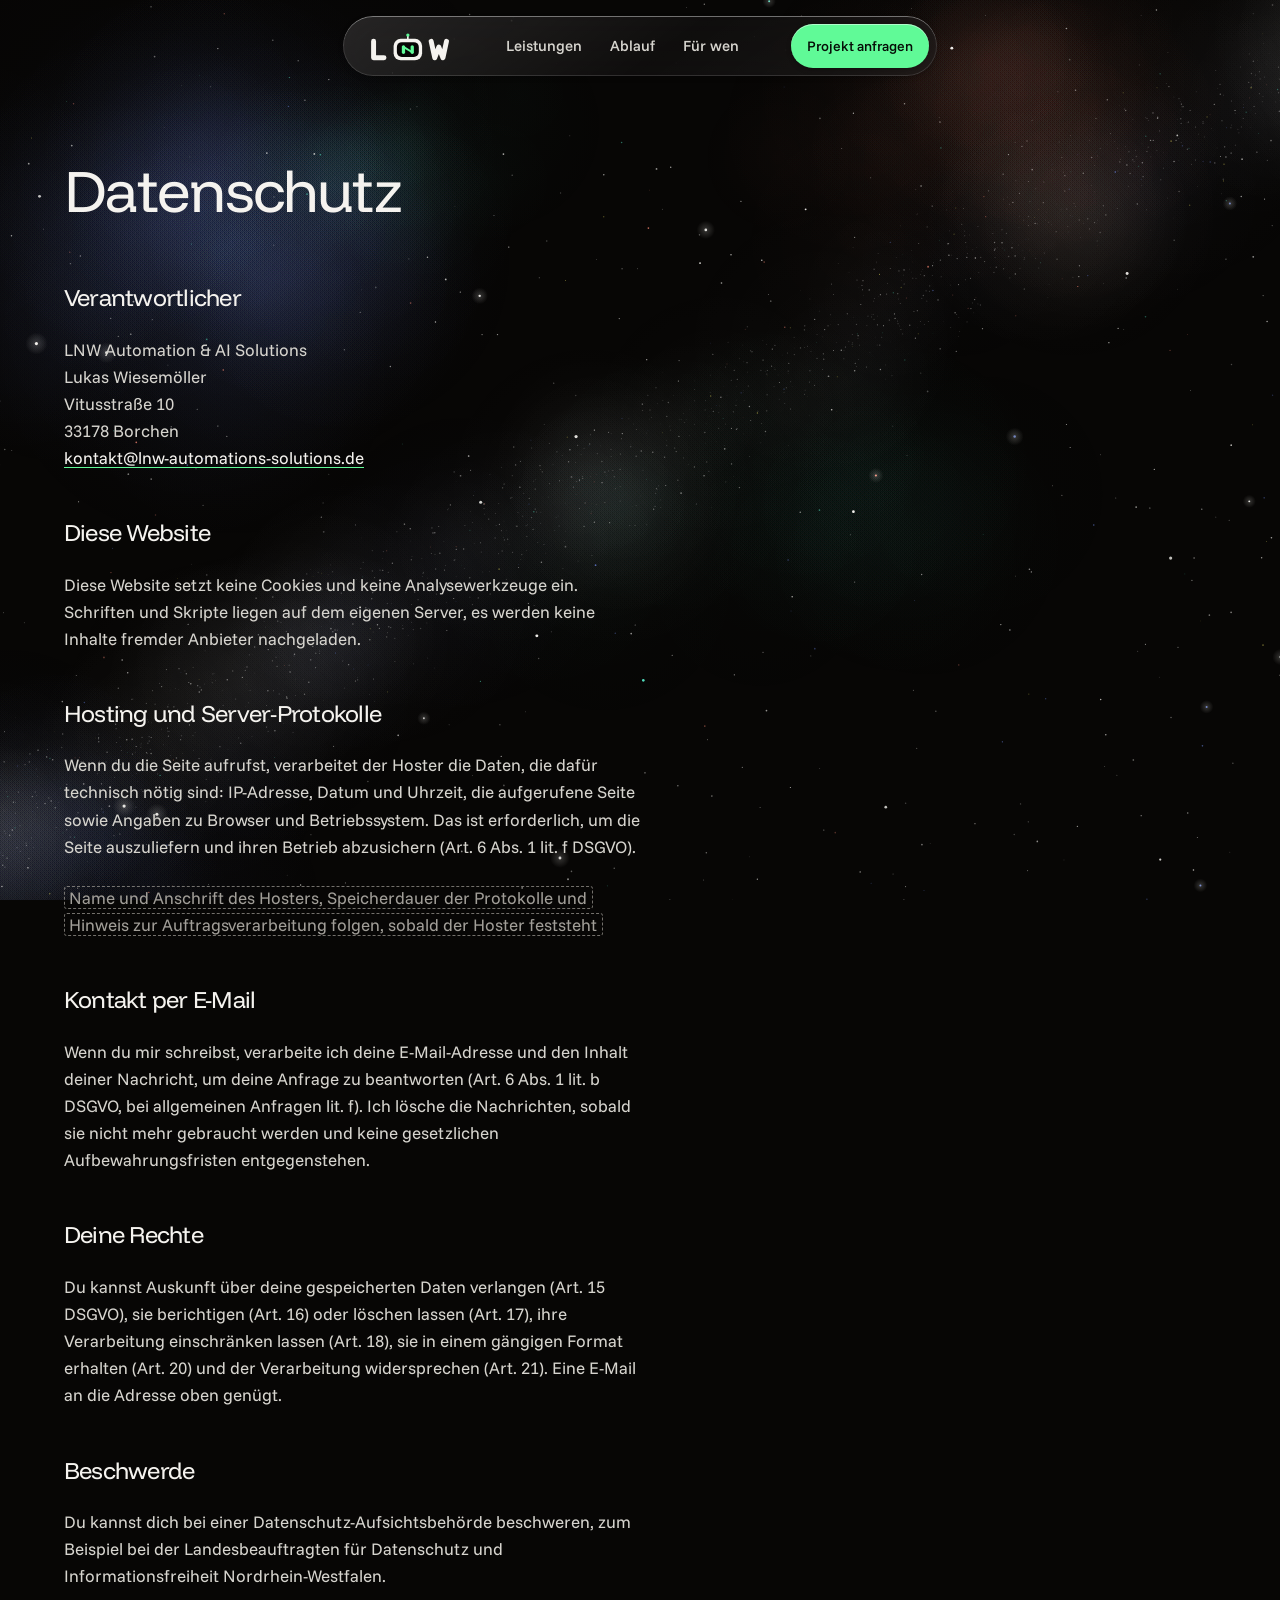
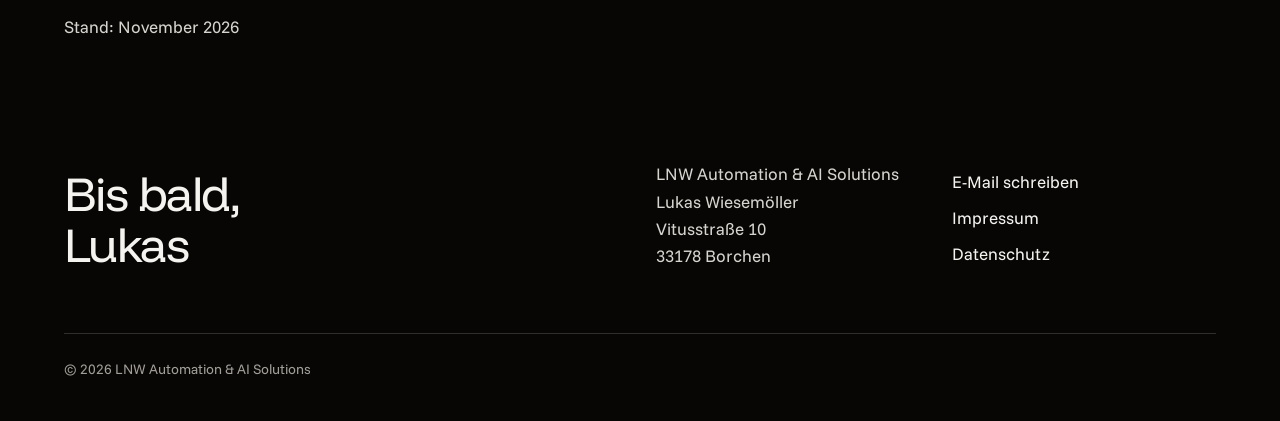
==== commit 4295e43c: "Fix the test-round findings and move the mail animation into the close The close now shows a custome" ====
--- a/datenschutz.html
+++ b/datenschutz.html
@@ -7,10 +7,11 @@
 <meta name="description" content="Datenschutzerklärung von LNW Automation &amp; AI Solutions.">
 <meta name="robots" content="noindex">
 <link rel="icon" href="favicon.svg" type="image/svg+xml">
+<link rel="apple-touch-icon" href="apple-touch-icon.png">
 <link rel="preload" href="fonts/funnel-display-latin.woff2" as="font" type="font/woff2" crossorigin>
 <link rel="preload" href="fonts/funnel-sans-latin.woff2" as="font" type="font/woff2" crossorigin>
 <link rel="stylesheet" href="styles.css">
-<script>document.documentElement.classList.add('js'); try { if (localStorage.getItem('lnw-mode') === 'dark') document.documentElement.dataset.mode = 'dark'; } catch (e) {}</script>
+<script>document.documentElement.classList.add('js');</script>
 </head>
 <body>
 <!-- Icons: Lucide (ISC License, lucide.dev) -->
@@ -41,6 +42,7 @@
 </svg>
 
 <a class="skip" href="#main">Zum Inhalt springen</a>
+<div class="space" aria-hidden="true"><canvas class="space__sky"></canvas></div>
 
 <header class="nav">
   <nav class="nav__bar" aria-label="Hauptnavigation">
@@ -51,11 +53,7 @@
       <li><a href="index.html#fuer-wen">Für wen</a></li>
     </ul>
     <div class="nav__end">
-      <a class="btn btn--clear btn--small" href="index.html#kontakt">Projekt anfragen</a>
-      <button class="nav__mode" type="button" aria-label="Zwischen hellem und dunklem Design wechseln">
-        <svg class="icon icon--lg icon--moon" aria-hidden="true"><use href="#i-moon"/></svg>
-        <svg class="icon icon--lg icon--sun" aria-hidden="true"><use href="#i-sun"/></svg>
-      </button>
+      <a class="btn btn--small" href="index.html#kontakt">Projekt anfragen</a>
       <button class="nav__toggle" type="button" aria-expanded="false" aria-controls="nav-links" aria-label="Menü">
         <svg class="icon icon--lg icon--open" aria-hidden="true"><use href="#i-menu"/></svg>
         <svg class="icon icon--lg icon--close" aria-hidden="true"><use href="#i-x"/></svg>
@@ -81,11 +79,20 @@
       <h2>Diese Website</h2>
       <p>Diese Website setzt keine Cookies und keine Analysewerkzeuge ein. Schriften und Skripte liegen auf dem eigenen Server, es werden keine Inhalte fremder Anbieter nachgeladen.</p>
 
+      <h2>Hosting und Server-Protokolle</h2>
+      <p>Wenn du die Seite aufrufst, verarbeitet der Hoster die Daten, die dafür technisch nötig sind: IP-Adresse, Datum und Uhrzeit, die aufgerufene Seite sowie Angaben zu Browser und Betriebssystem. Das ist erforderlich, um die Seite auszuliefern und ihren Betrieb abzusichern (Art. 6 Abs. 1 lit. f DSGVO).</p>
+      <p><span class="fill" data-fill="datenschutz">Name und Anschrift des Hosters, Speicherdauer der Protokolle und Hinweis zur Auftragsverarbeitung folgen, sobald der Hoster feststeht</span></p>
+
       <h2>Kontakt per E-Mail</h2>
-      <p>Wenn du mir schreibst, verwende ich deine Angaben nur, um deine Anfrage zu beantworten.</p>
+      <p>Wenn du mir schreibst, verarbeite ich deine E-Mail-Adresse und den Inhalt deiner Nachricht, um deine Anfrage zu beantworten (Art. 6 Abs. 1 lit. b DSGVO, bei allgemeinen Anfragen lit. f). Ich lösche die Nachrichten, sobald sie nicht mehr gebraucht werden und keine gesetzlichen Aufbewahrungsfristen entgegenstehen.</p>
 
-      <h2>Vollständige Erklärung</h2>
-      <p><span class="fill" data-fill="datenschutz">Der vollständige Text folgt, sobald der Hoster feststeht</span></p>
+      <h2>Deine Rechte</h2>
+      <p>Du kannst Auskunft über deine gespeicherten Daten verlangen (Art. 15 DSGVO), sie berichtigen (Art. 16) oder löschen lassen (Art. 17), ihre Verarbeitung einschränken lassen (Art. 18), sie in einem gängigen Format erhalten (Art. 20) und der Verarbeitung widersprechen (Art. 21). Eine E-Mail an die Adresse oben genügt.</p>
+
+      <h2>Beschwerde</h2>
+      <p>Du kannst dich bei einer Datenschutz-Aufsichtsbehörde beschweren, zum Beispiel bei der Landesbeauftragten für Datenschutz und Informationsfreiheit Nordrhein-Westfalen.</p>
+
+      <p>Stand: November 2026</p>
     </div>
   </div>
 </main>
--- a/styles.css
+++ b/styles.css
@@ -1,16 +1,4 @@
-/* Hallmark · shape: Bento Grid · genre: atmospheric · theme: Refract (deal 1/3, seed premium-freelancer-lnw-automation-81fc·768d47f8·2026-11-13·r0) · job: hire · draw: f9fe5f
- * hero: Ledge · nav: floating pill · footer: letter close · imagery: the product built in the hero, four tiles and four steps, Lukas's own portrait · signature: a small glass robot at its monitor, working through tasks live between their sources and their targets · refract: glass/pool
- * axes: light/grotesk-sans/cool · posture: restrained · contrast: pass · fold: pass · v2.0.0 */
-/* Hallmark · pre-emit critique: P4 H4 E4 S4 R3 V4 · weakest: R, a robot, a light and four playing tiles are a lot of moving parts; every loop is one-shot except the robot, which pauses, and the palette stays ink, paper and one blue */
-/* Hallmark · waive 80 · one robot figure built from the theme's clear surfaces, working the real task list beside it · Lukas asked for a small robot at a computer as the core of the page */
-/* Hallmark · waive 77 · the two legal pages hold an address and three short paragraphs · an Impressum and a Datenschutz page have nothing more to show */
-/* Hallmark · waive 78 · the legal pages are prose documents with inline heads at title size · Impressum and Datenschutz are read top to bottom, not scanned */
-/* Hallmark · dismissed 23 · the accent sits on 1.5px connector lines and one 44px switch, far under the footprint */
-/* Hallmark · dismissed 25 · tile and step lines are one-sentence captions in a narrow column */
-/* Hallmark · dismissed 58 · the window counts the hidden-until-played labels of the four step drawings */
-/* Hallmark · answered F4 · the segmented tab and the demo site's sample button are not page actions; Pause is a clear pill beside the one filled primary */
-/* Hallmark · answered F7 · pills here are controls, chips and the robot's own parts; panels take the card radius */
-/* Hallmark · modes: light+dark · dark panels for hero and contact in the light page, the whole page on the toggle */
+/* LNW Automation & AI Solutions · premium-scroll · built with the scroll-craft engine (scrollcraft.js / scrollcraft.css) */
 @import url("./tokens.css");
 @import url("./base.css");
 
@@ -22,16 +10,11 @@
 .lead { color: var(--color-muted); }
 :where(ul[class], ol[class]) { margin: 0; padding: 0; list-style: none; }
 figure { margin: 0; }
-.dark { background: var(--color-paper); color: var(--color-ink-2); }
-:root[data-mode="dark"] .dark { background: var(--color-paper-2); color: var(--color-ink-2); }
-.section { margin-top: var(--section-gap); }
-.section--s { margin-top: var(--section-gap-s); }
-.section--l { margin-top: var(--section-gap-l); }
+
 .cols { display: grid; grid-template-columns: repeat(12, minmax(0, 1fr)); column-gap: var(--gap-columns); }
 .head { align-items: end; margin-bottom: var(--space-2xl); row-gap: var(--space-md); }
 .head h2 { grid-column: 1 / span 7; }
 .head .lead, .head .seg { grid-column: 9 / span 4; justify-self: end; }
-.head .lead { justify-self: start; }
 
 .icon { width: 20px; height: 20px; flex-shrink: 0; fill: none; stroke: currentColor; stroke-width: 1.75; stroke-linecap: round; stroke-linejoin: round; }
 .icon--lg { width: 24px; height: 24px; }
@@ -89,7 +72,7 @@
 .nav__links a:hover { color: var(--color-ink); background: color-mix(in oklab, var(--color-shade) 30%, transparent); }
 .nav__links a[aria-current="true"] { color: var(--color-ink); background: var(--color-accent-soft); }
 .nav__end { display: flex; align-items: center; gap: var(--space-xs); margin-inline-start: auto; }
-.nav__mode { display: inline-flex; align-items: center; justify-content: center; width: 44px; height: 44px; padding: 0; border: 0; border-radius: var(--radius-pill); background: transparent; color: var(--color-ink); cursor: pointer; }
+
 .nav__mode:hover { background: color-mix(in oklab, var(--color-shade) 30%, transparent); }
 .nav__mode:active, .nav__toggle:active { transform: translateY(1px); }
 html:not(.js) .nav__mode, :root[data-mode="dark"] .nav__mode .icon--moon, :root:not([data-mode="dark"]) .nav__mode .icon--sun { display: none; }
@@ -99,49 +82,24 @@
 .nav__toggle[aria-expanded="true"] .icon--close { display: block; }
 
 /* ---------- the light: sun through glass, drawn on a canvas ---------- */
-.light { position: absolute; inset: 0 0 auto 0; height: 78%; overflow: hidden; pointer-events: none; }
-.light canvas { display: block; width: 104%; height: 104%; margin: -2% 0 0 -2%; filter: blur(6px); animation: drift 64s var(--ease-in-out) infinite alternate; }
+
 .light.is-still canvas { animation-play-state: paused; }
-@keyframes drift { from { transform: translate3d(-1.4%, 0, 0); } to { transform: translate3d(1.4%, 1%, 0); } }
 
 /* ---------- hero: a ledge, the robot at work above, the head at the base ---------- */
-.hero { position: relative; padding: var(--space-xs) var(--space-xs) 0; }
-.hero__panel, .contact__panel { position: relative; border-radius: var(--radius-panel); overflow: hidden; }
-.hero__panel > .container, .contact__panel > .container { max-width: calc(var(--container) - 2 * var(--space-xs)); padding-inline: calc(var(--gutter) - var(--space-xs)); }
-.hero__inner { position: relative; display: flex; flex-direction: column; gap: var(--space-xl); min-height: calc(100dvh - var(--space-xs)); padding-block: calc(var(--space-3xl) + var(--space-xs)) var(--space-2xl); }
+
 .line { display: block; clip-path: inset(-0.1em 0 -0.2em 0); }
 .line > span { display: block; }
 .js .line > span { animation: line-up 900ms var(--ease-out) both; animation-delay: calc(var(--i, 0) * 110ms + 200ms); }
 @keyframes line-up { from { transform: translateY(125%); } }
-.hero__text { align-items: end; }
-.hero__text h1 { grid-column: 1 / span 7; }
-.hero__side { grid-column: 9 / span 4; display: grid; gap: var(--space-lg); }
-
-.stage { position: relative; flex: 1 1 auto; display: grid; grid-template-columns: minmax(0, 10fr) minmax(0, 7fr) minmax(0, 34fr) minmax(0, 7fr) minmax(0, 10fr); align-items: center; min-height: 392px; max-height: 640px; }
-.stage__wires { position: absolute; inset: 0; width: 100%; height: 100%; overflow: visible; pointer-events: none; }
-.wire { fill: none; stroke: var(--color-shade-2); stroke-width: 1.5; stroke-linecap: round; }
+
 .wire.is-live { stroke: var(--color-accent); }
-.parcel { position: absolute; left: 0; top: 0; z-index: var(--z-raised); display: inline-flex; align-items: center; gap: var(--space-2xs); min-height: 30px; padding: 0 var(--space-sm) 0 var(--space-xs); border-radius: var(--radius-pill); background: var(--color-accent); color: var(--color-accent-ink); font-size: var(--text-xs); font-weight: 500; white-space: nowrap; box-shadow: var(--edge-top), var(--shadow-chip); opacity: 0; pointer-events: none; transition: opacity var(--dur-micro) var(--ease-out); }
+
 .parcel.is-on { opacity: 1; }
-.parcel .icon { width: 14px; height: 14px; stroke-width: 2.25; }
-
-.stage__col { position: relative; display: grid; gap: var(--space-lg); }
-.stage__col--in { grid-column: 1; }
-.stage__col--out { grid-column: 5; }
-.stage__col--in > :nth-child(2) { left: var(--space-lg); }
-.stage__col--out > :nth-child(2) { left: calc(-1 * var(--space-lg)); }
-
-.node { position: relative; display: flex; align-items: center; gap: var(--space-sm); min-height: 68px; padding: var(--space-sm) var(--space-md); border-radius: var(--radius-card); background: color-mix(in oklab, var(--color-light) 84%, transparent); -webkit-backdrop-filter: blur(12px); backdrop-filter: blur(12px); box-shadow: var(--edge-light), var(--shadow-card); color: var(--color-muted); }
-.node::after { content: ""; position: absolute; inset: 0; border-radius: inherit; box-shadow: inset 0 0 0 1.5px var(--color-accent); opacity: 0; transition: opacity var(--dur-short) var(--ease-out); pointer-events: none; }
+
 .node.is-active { color: var(--color-accent); }
 .node.is-active::after { opacity: 1; }
-.node__text { display: grid; min-width: 0; line-height: 1.3; }
-.node__name { font-weight: 500; color: var(--color-ink); }
-.node__note { font-size: var(--text-sm); color: var(--color-muted); white-space: nowrap; overflow: hidden; text-overflow: ellipsis; }
 
 /* the desk: robot, keyboard, monitor */
-.desk { position: relative; grid-column: 3; display: grid; grid-template-columns: calc(200px * var(--robot-scale, 1)) minmax(0, 1fr); column-gap: var(--space-lg); align-items: end; padding-bottom: var(--space-xl); }
-.desk::after { content: ""; position: absolute; left: calc(-1 * var(--space-md)); right: calc(-1 * var(--space-md)); bottom: 0; height: 14px; border-radius: var(--radius-pill); background: var(--color-light); box-shadow: var(--edge-light), var(--shadow-card), var(--shadow-cast); z-index: 2; }
 
 .robot { position: relative; top: 26px; justify-self: center; width: 200px; height: 240px; transform: scale(var(--robot-scale, 1)); transform-origin: 50% 100%; --look-x: 5px; --look-y: 0px; }
 .robot__antenna { position: absolute; top: 10px; left: calc(50% - 1.5px); width: 3px; height: 18px; background: var(--color-shade-2); }
@@ -172,21 +130,10 @@
 
 .screen { position: relative; display: grid; gap: var(--space-md); padding: var(--space-lg); border-radius: var(--radius-card); background: color-mix(in oklab, var(--color-light) 88%, transparent); -webkit-backdrop-filter: blur(14px); backdrop-filter: blur(14px); box-shadow: var(--edge-light), var(--shadow-card); }
 .screen::after { content: ""; position: absolute; top: 100%; left: calc(50% - 30px); width: 60px; height: 26px; background: var(--color-shade-2); }
-.screen__task { display: flex; align-items: center; gap: var(--space-sm); font: var(--display-weight) var(--text-title)/1.15 var(--font-display); letter-spacing: var(--tracking-display); color: var(--color-ink); }
-.screen__task .icon { color: var(--color-muted); }
-.screen__steps li { display: flex; align-items: center; gap: var(--space-sm); min-height: 44px; border-top: var(--rule-hair) solid var(--color-rule); color: var(--color-muted); }
-.screen__steps li[data-s="run"] { color: var(--color-ink); }
-.screen__steps li[data-s="done"] { color: var(--color-ink-2); }
+
 .tick { position: relative; display: grid; place-items: center; width: 22px; height: 22px; flex-shrink: 0; border-radius: var(--radius-pill); box-shadow: inset 0 0 0 1.5px var(--color-rule); color: var(--color-accent); }
 .tick .icon { width: 14px; height: 14px; stroke-width: 2.5; opacity: 0; }
-[data-s="run"] .tick { box-shadow: none; }
-[data-s="run"] .tick::before { content: ""; position: absolute; inset: 0; border-radius: inherit; border: 2px solid var(--color-accent-soft); border-top-color: var(--color-accent); animation: spin 800ms linear infinite; }
-[data-s="done"] .tick { background: var(--color-accent-soft); box-shadow: none; }
-[data-s="done"] .tick .icon { opacity: 1; }
-@keyframes spin { to { transform: rotate(360deg); } }
-.screen__out { min-height: calc(2lh + 2 * var(--space-sm)); padding: var(--space-sm) var(--space-md); border-radius: var(--radius-inner); background: var(--color-accent-soft); font-size: var(--text-sm); line-height: 1.45; color: var(--color-ink-2); }
-
-.stage__toggle { position: absolute; left: 0; bottom: 0; }
+
 html:not(.js) .stage__toggle { display: none; }
 
 /* the stage settles in once; everything is visible without script */
@@ -223,21 +170,20 @@
 .chip .icon { width: 16px; height: 16px; stroke-width: 2.5; color: var(--color-accent); }
 .link { position: relative; flex: 1 1 var(--space-md); min-width: var(--space-sm); height: 1.5px; background: var(--color-shade-2); }
 .link > i { position: absolute; inset: 0; background: var(--color-accent); }
-.runner { position: absolute; left: 0; right: 0; top: 50%; height: 0; pointer-events: none; }
-.runner::before { content: ""; position: absolute; left: -6px; top: -6px; width: 12px; height: 12px; border-radius: var(--radius-pill); background: var(--color-accent); box-shadow: 0 0 0 2.5px var(--color-light); }
 
 /* ---------- the statement: its words fill in as the page scrolls ---------- */
 .say__text { max-width: 17em; font: var(--display-weight) clamp(2.25rem, 4.4vw + 0.5rem, 4.5rem)/1.06 var(--font-display); letter-spacing: var(--tracking-display); color: var(--color-ink); text-wrap: balance; }
-.say__text span { opacity: var(--o, 1); }
+[data-scrub] span { opacity: var(--o, 1); }
+[data-flow] { opacity: var(--o, 1); }
 
 /* ---------- services: a bento of four wells ---------- */
-.bento { row-gap: var(--gap-columns); }
+
 .tile { position: relative; display: grid; grid-template-rows: auto minmax(0, 1fr); gap: var(--space-xl); min-height: 352px; padding: var(--space-xl); border-radius: var(--radius-card); background: var(--color-paper-2); }
 .tile::before { content: ""; position: absolute; inset: 0; border-radius: inherit; background: radial-gradient(520px circle at var(--mx, 50%) var(--my, 0%), color-mix(in oklab, var(--color-light) 92%, transparent), transparent 62%); opacity: 0; transition: opacity var(--dur-long) var(--ease-out); pointer-events: none; }
 .tile:hover::before { opacity: 1; }
 .tile__text { position: relative; }
 .tile .chip { min-height: 44px; font-size: 0.9375rem; }
-.tile--wide { grid-column: span 7; } .tile--narrow { grid-column: span 5; }
+ 
 .tile__text { display: grid; gap: var(--space-sm); }
 .tile__text p { max-width: 34ch; }
 .demo { position: relative; align-self: end; }
@@ -270,34 +216,22 @@
 .is-playing .chip--cut::after { animation: a-draw var(--dur-long) var(--ease-in-out) both; animation-delay: calc(var(--d, 0) * 1ms); }
 
 /* ---------- the way: four steps on one drawn line ---------- */
-.way__steps { counter-reset: step; row-gap: var(--space-2xl); }
-.way__step { counter-increment: step; position: relative; grid-column: span 3; display: grid; grid-template-rows: 152px auto auto auto; }
-.way__art { position: relative; align-self: end; display: grid; gap: var(--space-sm); padding-bottom: var(--space-lg); }
-.way__rule { position: relative; height: 40px; margin-bottom: var(--space-md); }
-.way__rule::before, .way__rule > .a-draw { content: ""; position: absolute; left: 0; right: calc(-1 * var(--gap-columns)); top: 50%; height: 1.5px; background: var(--color-rule); }
-.way__rule > .a-draw { background: var(--color-accent); }
-.way__step:last-child .way__rule::before, .way__step:last-child .way__rule > .a-draw { right: 0; }
-.way__mark { position: relative; display: grid; place-items: center; width: 40px; height: 40px; border-radius: var(--radius-pill); background: var(--color-light); box-shadow: var(--edge-light), var(--shadow-chip); font: 500 var(--text-md)/1 var(--font-display); color: var(--color-ink); overflow: hidden; }
-.way__mark > i { position: absolute; inset: 0; background: var(--color-accent-soft); }
-.way__mark::after { content: counter(step); position: relative; }
-.way__step h3 { margin-bottom: var(--space-xs); }
-.way__step p { max-width: 30ch; }
+
 .mini { display: flex; align-items: center; position: relative; }
 .box { display: inline-flex; align-items: center; justify-content: center; gap: var(--space-2xs); min-height: 36px; padding: 0 var(--space-sm); border-radius: var(--radius-inner); font-size: var(--text-xs); font-weight: 500; white-space: nowrap; }
 .box--sketch { border: 1.5px dashed var(--color-muted); color: var(--color-muted); }
-.box--solid { background: var(--color-light); box-shadow: var(--edge-light), var(--shadow-chip); color: var(--color-ink); }
-.box .icon { width: 14px; height: 14px; stroke-width: 2.5; color: var(--color-accent); }
+
 .link--sketch { height: 0; background: none; border-top: 1.5px dashed var(--color-muted); }
 .live { display: inline-flex; align-items: center; gap: var(--space-xs); font-size: var(--text-sm); font-weight: 500; color: var(--color-ink); }
 .switch { position: relative; width: 44px; height: 26px; border-radius: var(--radius-pill); background: var(--color-shade-2); overflow: hidden; }
-.switch > i { position: absolute; inset: 0; background: var(--color-accent); }
+
 .switch > b { position: absolute; top: 3px; left: 3px; width: 20px; height: 20px; border-radius: var(--radius-pill); background: var(--color-light); transform: translateX(18px); }
 
 /* ---------- who: a switcher on a band ---------- */
-.band { padding-block: var(--section-gap-s); background: var(--color-paper-2); color: var(--color-ink-2); }
+
 .who__panel { align-items: center; row-gap: var(--space-xl); }
 .who__panel + .who__panel { margin-top: var(--space-2xl); }
-.who__say { grid-column: 1 / span 5; max-width: 14ch; font-size: var(--text-display-s); line-height: 1.02; }
+.who__say { grid-column: 1 / span 5; max-width: 14ch; font-size: var(--text-3xl); line-height: 1.05; }
 .lanes { grid-column: 6 / span 7; padding: var(--space-xs) var(--space-xl); }
 .lanes li { display: flex; align-items: center; gap: var(--space-md); min-height: 88px; border-top: var(--rule-hair) solid var(--color-rule); font-size: var(--text-lg); line-height: 1.3; color: var(--color-ink); }
 .lanes li:first-child { border-top: 0; }
@@ -305,26 +239,9 @@
 .lanes .icon--done { margin-inline-start: auto; color: var(--color-accent); stroke-width: 2.25; }
 
 /* ---------- about: a split ---------- */
-.about { align-items: center; row-gap: var(--space-xl); }
-.about__text { grid-column: 1 / span 7; display: grid; gap: var(--space-lg); }
-.about__text .lead { max-width: 46ch; color: var(--color-ink-2); }
-.facts { display: grid; margin: 0; }
-.facts > div { display: grid; grid-template-columns: 9rem minmax(0, 1fr); gap: var(--space-md); padding-block: var(--space-md); border-top: var(--rule-hair) solid var(--color-rule); }
-.facts dt { font-size: var(--text-sm); line-height: 1.9; color: var(--color-muted); }
-.facts dd { margin: 0; color: var(--color-ink); }
-.portrait { grid-column: 9 / span 4; display: grid; place-items: center; aspect-ratio: 4 / 5; border-radius: var(--radius-card); box-shadow: var(--edge-light), var(--shadow-card); }
-.portrait[data-slot] { background: linear-gradient(160deg, var(--color-light), var(--color-shade)); }
-.portrait__initials { font: 300 clamp(5rem, 9vw, 8.5rem)/1 var(--font-display); letter-spacing: -0.04em; color: var(--color-ink); }
-.portrait > img { outline: 1px solid color-mix(in oklab, var(--color-ink) 8%, transparent); outline-offset: -1px; }
 
 /* ---------- contact: the second lit ground ---------- */
-.contact { padding-inline: var(--space-xs); }
-.contact .light { height: 100%; }
-.contact__inner { position: relative; align-items: end; row-gap: var(--space-xl); padding-block: var(--space-4xl); }
-.contact__say { grid-column: 1 / span 7; display: grid; gap: var(--space-lg); }
-.contact__say h2 { max-width: 12ch; font-size: var(--text-display); }
-.contact__do { grid-column: 9 / span 4; display: grid; gap: var(--space-md); justify-items: start; }
-.contact__mail { font-size: clamp(0.8125rem, 3.6vw, 1.25rem); white-space: nowrap; color: var(--color-ink); text-decoration: none; }
+
 .contact__mail:hover { text-decoration: underline; text-decoration-color: var(--color-accent); }
 
 /* ---------- one reveal, visible without script ---------- */
@@ -351,89 +268,406 @@
 .legal__body a { color: var(--color-ink); text-decoration-color: var(--color-accent); white-space: nowrap; font-size: clamp(0.8125rem, 3.9vw, 1.0625rem); }
 .fill { padding: 0 0.25em; border: 1px dashed color-mix(in oklch, var(--color-muted) 70%, transparent); border-radius: 3px; color: var(--color-muted); -webkit-box-decoration-break: clone; box-decoration-break: clone; }
 
-/* ---------- larger and smaller screens ---------- */
-@media (min-width: 90rem) {
-  .stage { --robot-scale: 1.18; }
-}
-@media (min-width: 70.01rem) and (max-height: 800px) {
-  .hero__inner { gap: var(--space-lg); padding-block: calc(var(--space-3xl) - var(--space-xs)) var(--space-xl); }
-  .hero__text h1 { font-size: clamp(2.75rem, 4.2vw + 1rem, 4.5rem); }
-  .stage { min-height: 344px; }
-}
+/* ==========================================================================
+   premium-scroll: a neutral night, liquid glass, one electric green,
+   and a prism light that the scroll moves. Everything above is the component
+   kit from the first version; everything below is this version's page.
+   ========================================================================== */
+body { background: var(--color-paper); }
+h1, h2, h3 { font-weight: 400; }
+main, .foot, .nav { position: relative; z-index: 1; }
+.nav { position: fixed; z-index: var(--z-sticky-nav); }
+.grain { position: fixed; inset: 0; z-index: 2; pointer-events: none; opacity: 0.05; }
+
+/* liquid glass: a tinted pane that bends whatever light is behind it */
+.glass, .tile, .node, .screen, .lanes.clear, .nav__bar { background: var(--glass); -webkit-backdrop-filter: blur(22px) saturate(1.8) brightness(1.08); backdrop-filter: blur(22px) saturate(1.8) brightness(1.08); box-shadow: var(--glass-edge), var(--shadow-card); }
+.nav__bar { background: var(--glass), color-mix(in oklab, var(--color-paper) 64%, transparent); }
+.btn--clear, .chip, .bubble--q, .site__page, .box--solid, .robot__say, .way__mark { background: var(--glass); -webkit-backdrop-filter: blur(14px) saturate(1.6); backdrop-filter: blur(14px) saturate(1.6); }
+.btn--clear:hover { background: var(--veil-2); }
+.seg { background: var(--veil); box-shadow: var(--glass-edge); }
+.seg button[aria-selected="true"] { background: var(--color-ink); color: var(--color-paper); box-shadow: none; }
+.nav__links a[aria-current="true"] { background: var(--line); }
+.nav__links a:hover, .nav__toggle:hover { background: var(--veil); }
+
+/* space: a starfield and one wide, soft arc of light that carries the spectrum.
+   Two planes at two speeds; the page's scroll lifts the arc. */
+.space { position: fixed; inset: 0; z-index: 0; overflow: hidden; pointer-events: none; }
+.space canvas { position: absolute; left: -24px; top: -16px; width: calc(100% + 48px); }
+.space__sky { height: 116svh; transform: translate3d(calc(var(--px, 0) * -6px), calc(var(--page-p, 0) * -12svh + var(--py, 0) * -4px), 0); }
+.space__planet { height: 150svh; filter: blur(16px); transform: translate3d(calc(var(--px, 0) * -16px), calc(var(--page-p, 0) * -34svh + var(--py, 0) * -10px), 0); }
+
+/* ---------- act 1: the desk. Scroll feeds the pile to the robot ---------- */
+
+.hero__copy { position: absolute; z-index: 3; left: var(--gutter); bottom: clamp(48px, 11svh, 120px); display: grid; gap: var(--space-lg); max-width: min(46rem, 50vw); }
+.hero__copy h1 { max-width: none; font-size: clamp(2.75rem, 4vw + 1rem, 5.25rem); line-height: 1; }
+.hero__copy .lead { max-width: 30ch; color: var(--color-ink-2); }
+.hero__line { position: absolute; z-index: 3; left: var(--gutter); bottom: clamp(64px, 16svh, 180px); max-width: 11ch; margin: 0; font: 400 clamp(2.75rem, 5vw + 1rem, 6rem)/1 var(--font-display); letter-spacing: var(--tracking-display); color: var(--color-ink); text-wrap: balance; }
+.rig { position: absolute; z-index: 2; right: var(--gutter); bottom: clamp(40px, 9svh, 96px); display: grid; grid-template-columns: calc(200px * var(--robot-scale)) minmax(0, 320px); column-gap: var(--space-xl); align-items: end; padding-bottom: var(--space-xl); --robot-scale: 1.7; }
+.rig::after { content: ""; position: absolute; left: calc(-1 * var(--space-lg)); right: calc(-1 * var(--space-lg)); bottom: 0; height: 16px; border-radius: var(--radius-pill); background: var(--glass); -webkit-backdrop-filter: blur(18px) saturate(1.6); backdrop-filter: blur(18px) saturate(1.6); box-shadow: var(--glass-edge), var(--shadow-cast); z-index: 2; }
+.rig .robot { top: 24px; }
+.rig .robot__say, .inbox .robot__say { padding: var(--space-3xs) var(--space-xs); font-size: 0.625rem; }
+.rig__inbox { position: absolute; left: calc(40px * var(--robot-scale)); bottom: calc(150px * var(--robot-scale) + var(--space-xl)); width: 0; height: 0; z-index: 4; }
+.task { position: absolute; left: 0; top: 0; --t: clamp(0, calc((var(--sc-p, 0) - var(--a)) / 0.1), 1); --ox: var(--x); --oy: var(--y); transform: translate(-50%, -50%) translate(calc(var(--ox) * (1 - var(--t))), calc(var(--oy) * (1 - var(--t)) - sin(var(--t) * 180deg) * 7svh)) rotate(calc(var(--r) * (1 - var(--t)))) scale(calc(var(--s, 1) * (1 - 0.62 * var(--t)))); opacity: calc(clamp(0, (1 - var(--t)) * 5, 1) * clamp(0, calc((var(--sc-p, 0) - var(--chips-from, -1)) / 0.06), 1)); will-change: transform, opacity; }
+.task__in { display: inline-flex; align-items: center; gap: var(--space-xs); min-height: 48px; padding: 0 var(--space-md) 0 var(--space-sm); border-radius: var(--radius-pill); background: var(--glass); -webkit-backdrop-filter: blur(16px) saturate(1.8); backdrop-filter: blur(16px) saturate(1.8); box-shadow: var(--glass-edge), var(--shadow-chip); font-size: 0.9375rem; font-weight: 500; color: var(--color-ink); white-space: nowrap; animation: bob 7s var(--ease-in-out) infinite alternate; animation-delay: calc(var(--a) * -20s); }
+.task__in .icon { color: var(--color-accent); }
+.task--far .task__in { filter: blur(1.5px); }
+@keyframes bob { from { transform: translateY(-7px) rotate(-1.5deg); } to { transform: translateY(7px) rotate(1.5deg); } }
+.screen { gap: 0; padding: var(--space-md) var(--space-lg) var(--space-sm); background: var(--glass); }
+.screen::after { background: var(--veil-2); }
+.screen__head { display: flex; align-items: baseline; justify-content: space-between; gap: var(--space-md); padding-bottom: var(--space-sm); font: 400 var(--text-title)/1.15 var(--font-display); letter-spacing: var(--tracking-display); color: var(--color-ink); }
+.screen__count { font: 500 var(--text-sm)/1 var(--font-body); letter-spacing: 0; color: var(--color-muted); font-variant-numeric: tabular-nums; }
+.done li { display: flex; align-items: center; gap: var(--space-sm); min-height: 42px; border-top: var(--rule-hair) solid var(--line); font-size: 0.9375rem; color: var(--color-ink-2); --v: clamp(0, calc((var(--sc-p, 0) - var(--a) - 0.1) / 0.035), 1); opacity: calc(0.22 + 0.78 * var(--v)); }
+.done .tick { background: var(--color-accent); color: var(--color-accent-ink); box-shadow: none; opacity: var(--v); transform: scale(calc(0.4 + 0.6 * var(--v))); }
+.done .tick .icon { opacity: 1; }
+
+/* the robot is never quite still */
+.robot__head, .robot__antenna, .robot__ear { animation: nod 2.8s var(--ease-in-out) infinite alternate; }
+@keyframes nod { to { translate: 0 -3px; } }
+
+/* ---------- act 2: the statement ---------- */
+.say { padding-block: clamp(96px, 16svh, 200px) 0; margin: 0; }
+.say__text { max-width: 15em; font-size: clamp(2.5rem, 5vw + 0.5rem, 5.5rem); line-height: 1.02; }
+
+/* ---------- act 3: the services, travelled sideways ---------- */
+.svc__rail { align-items: center; gap: var(--gap-columns); height: 100%; padding-inline: var(--gutter); }
+.svc__lead { flex: 0 0 auto; display: grid; gap: var(--space-lg); width: min(30rem, 80vw); padding-inline-end: var(--space-xl); }
+.svc__lead h2 { font-size: clamp(2.5rem, 4vw + 1rem, 4.75rem); line-height: 1; max-width: 9ch; }
+.tile.card { flex: 0 0 auto; grid-column: auto; width: clamp(19rem, 42vw, 40rem); min-height: 0; height: min(66svh, 600px); padding: var(--space-xl); border-radius: var(--radius-panel); gap: var(--space-lg); }
+.tile.card::before { background: radial-gradient(520px circle at var(--mx, 50%) var(--my, 0%), var(--veil-2), transparent 62%); }
+.tile.card h3 { font-size: clamp(1.75rem, 1.6vw + 1rem, 2.75rem); line-height: 1.05; }
+.tile.card .tile__text p { font-size: var(--text-lead); max-width: 26ch; color: var(--color-ink-2); }
+.tile.card .demo { zoom: 1.35; }
+.tile.card .flow { flex-direction: column; align-items: flex-start; }
+.tile.card .flow .link { flex: none; width: 1.5px; height: var(--space-md); min-width: 0; margin-left: var(--space-lg); }
+.tile.card .cut { grid-template-columns: repeat(3, auto); grid-template-areas: "a b c" "x x x" "d e ." "y y ."; }
+.site__page { color: var(--color-ink); }
+.site__grid i { background: var(--veil-2); }
+.site__grid i:nth-child(2) { background: var(--color-accent); }
+.site__grid i:nth-child(3) { background: var(--veil-3); }
+.bubble--a, .typing { background: var(--veil-2); }
+.cut__note { border-top-color: var(--veil-3); }
+
+/* ---------- act 4: who it is for ---------- */
+.who { padding-block: clamp(96px, 14svh, 176px); }
+.who .head { align-items: end; }
+.lanes.clear { border-radius: var(--radius-panel); }
+.lanes li { border-top-color: var(--line); }
+
+/* ---------- the path: four steps down one line, and the robot acts each one out ---------- */
+.path { display: grid; grid-template-columns: minmax(0, 5fr) minmax(0, 7fr); column-gap: var(--gap-columns); align-items: center; height: 100%; padding-block: var(--space-3xl) var(--space-xl); }
+.path__list { display: grid; gap: clamp(24px, 5svh, 56px); }
+.path h2 { font-size: clamp(2.25rem, 3.4vw + 1rem, 4.25rem); line-height: 1; max-width: 12ch; }
+.path__wrap { position: relative; }
+.path__steps { counter-reset: step; display: grid; row-gap: var(--space-lg); }
+.path__bar { position: absolute; left: 19px; top: 20px; bottom: 20px; width: 2px; background: var(--veil-2); }
+.path__bar i { position: absolute; inset: 0; background: var(--color-accent); transform-origin: center top; transform: scaleY(var(--sc-p, 0)); }
+.path__step { counter-increment: step; display: grid; grid-template-columns: 40px minmax(0, 1fr); column-gap: var(--space-md); --on: clamp(0, calc((var(--sc-p, 0) - var(--i) * 0.235 - 0.02) / 0.09), 1); }
+.path__mark { grid-row: 1 / span 2; position: relative; z-index: 1; display: grid; place-items: center; width: 40px; height: 40px; border-radius: var(--radius-pill); background: var(--color-paper-3); box-shadow: var(--glass-edge); font: 500 var(--text-md)/1 var(--font-display); color: var(--color-ink); overflow: hidden; }
+.path__mark::before { content: ""; position: absolute; inset: 0; background: var(--color-accent); opacity: var(--on); }
+.path__mark::after { content: counter(step); position: relative; mix-blend-mode: difference; }
+.path__step h3 { margin: var(--space-2xs) 0; font-size: clamp(1.375rem, 1vw + 1rem, 2rem); opacity: calc(0.5 + 0.5 * var(--on)); }
+.path__step p { max-width: 34ch; color: var(--color-ink-2); opacity: calc(0.4 + 0.6 * var(--on)); }
+
+/* the bench: one robot, four props, the step decides which is out */
+.bench { position: relative; justify-self: center; display: grid; grid-template-columns: calc(200px * var(--robot-scale)) minmax(0, 340px); column-gap: var(--space-xl); align-items: end; padding-bottom: var(--space-lg); --robot-scale: 1.5; }
+.bench::after { content: ""; position: absolute; left: calc(-1 * var(--space-lg)); right: calc(-1 * var(--space-lg)); bottom: 0; height: 16px; border-radius: var(--radius-pill); background: var(--glass); -webkit-backdrop-filter: blur(18px) saturate(1.6); backdrop-filter: blur(18px) saturate(1.6); box-shadow: var(--glass-edge), var(--shadow-cast); z-index: 2; }
+.bench__bot { position: relative; height: calc(240px * var(--robot-scale)); }
+.bench .robot { position: absolute; top: auto; bottom: -8px; left: calc(50% - 100px); --look-x: 8px; --look-y: 0px; }
+.bench .robot__arm { transition: transform var(--dur-long) var(--ease-out); }
+.bench .robot__arm--r::after { content: ""; position: absolute; left: 9px; bottom: -12px; width: 6px; height: 20px; border-radius: var(--space-2xs); background: var(--color-accent); opacity: 0; transition: opacity var(--dur-short) var(--ease-out); }
+.bench__props { display: grid; align-self: stretch; padding-bottom: var(--space-md); }
+.bench__prop { grid-area: 1 / 1; align-self: end; display: grid; gap: var(--space-sm); opacity: 0; transform: translateY(14px); transition: opacity var(--dur-long) var(--ease-out), transform var(--dur-long) var(--ease-out); }
+.path[data-step="0"] .bench__prop--1, .path[data-step="1"] .bench__prop--2, .path[data-step="2"] .bench__prop--3, .path[data-step="3"] .bench__prop--4 { opacity: 1; transform: none; }
+
+/* 1 · hello: the robot waves */
+.bench__prop--1 { align-self: center; }
+.bench__prop--1 .bubble { font-size: var(--text-lg); max-width: 15ch; }
+.path[data-step="0"] .bench .robot__arm--r { animation: wave 700ms var(--ease-in-out) infinite alternate; }
+@keyframes wave { from { transform: rotate(-136deg); } to { transform: rotate(-168deg); } }
+
+/* 2 · the plan: sketched on a glass board */
+.board, .code, .run { padding: var(--space-lg); border-radius: var(--radius-card); background: var(--glass); -webkit-backdrop-filter: blur(18px) saturate(1.6); backdrop-filter: blur(18px) saturate(1.6); box-shadow: var(--glass-edge), var(--shadow-card); }
+.board { min-height: 190px; align-content: center; gap: 0; }
+.mini--low { padding-left: 46%; align-items: stretch; flex-direction: column; }
+.link--down { flex: none; align-self: flex-start; width: 0; min-width: 0; height: var(--space-lg); margin-left: var(--space-lg); border-top: 0; border-left: 1.5px dashed var(--veil-3); }
+.mini--low .box { align-self: flex-start; }
+.board .mini > * { opacity: 0; transition: opacity var(--dur-short) var(--ease-out); }
+.path[data-step="1"] .board .mini > * { opacity: 1; transition-delay: calc(var(--k) * 150ms + 250ms); }
+.path[data-step="1"] .bench .robot__arm--r { transform: rotate(-116deg); }
+.path[data-step="1"] .bench .robot__arm--r::after { opacity: 1; }
+
+/* 3 · the build: the robot types, the code arrives line by line */
+.code { gap: 0; font: 0.8125rem/1.9 var(--font-mono); color: var(--color-ink-2); white-space: pre; overflow: hidden; }
+.code b { font-weight: 400; color: var(--color-accent); }
+.code__line { display: block; opacity: 0; transition: opacity var(--dur-short) var(--ease-out); }
+.path[data-step="2"] .code__line { opacity: 1; transition-delay: calc(var(--k) * 260ms + 250ms); }
+.path[data-step="2"] .bench .robot { --look-y: 5px; }
+.path[data-step="2"] .bench .robot__arm--l { animation: tap-l 320ms var(--ease-in-out) infinite alternate; }
+.path[data-step="2"] .bench .robot__arm--r { animation: tap-r 320ms var(--ease-in-out) infinite alternate-reverse; }
+
+/* 4 · running: work comes in on the left and leaves done on the right */
+.run .live { font-size: var(--text-md); }
+.run .switch { background: var(--color-accent); }
+.run .switch > b { background: var(--color-accent-ink); }
+.run__lane + .run__lane .run__chip { animation-delay: calc(var(--k) * 0.9s + 0.5s); }
+.path[data-step="3"] .run__lane + .run__lane .run__half--out .run__chip { animation-delay: calc(var(--k) * 0.9s + 0.95s); }
+.run__lane { display: grid; grid-template-columns: minmax(0, 1fr) auto minmax(0, 1fr); align-items: center; gap: var(--space-xs); }
+.run__half { position: relative; height: 44px; overflow: hidden; }
+.run__mid { display: grid; place-items: center; width: 40px; height: 40px; border-radius: var(--radius-pill); background: var(--color-accent); color: var(--color-accent-ink); }
+.run__chip { position: absolute; left: 0; top: 2px; min-height: 36px; padding: 0 var(--space-sm); font-size: var(--text-xs); opacity: 0; }
+.path[data-step="3"] .run__chip { animation: come 2.7s linear infinite; animation-delay: calc(var(--k) * 0.9s); }
+.path[data-step="3"] .run__half--out .run__chip { animation-name: leave; animation-delay: calc(var(--k) * 0.9s + 0.45s); }
+@keyframes come { 0% { transform: translateX(-110%); opacity: 0; } 12% { opacity: 1; } 30% { opacity: 1; } 40%, 100% { transform: translateX(105%); opacity: 0; } }
+@keyframes leave { 0% { transform: translateX(-60%); opacity: 0; } 10% { opacity: 1; } 28% { opacity: 1; } 40%, 100% { transform: translateX(160%); opacity: 0; } }
+.path[data-step="3"] .bench .robot { --look-x: 0px; }
+.path[data-step="3"] .bench .robot__head { transform: rotate(-4deg); }
+.path[data-step="3"] .bench .robot__eye { transform: translateY(-3px) scaleY(0.42); border-radius: 12px 12px 3px 3px; }
+
+/* ---------- act 6: about ---------- */
+
+/* ---------- act 7: the close. The last screen, and it holds ---------- */
+.close { display: grid; grid-template-rows: minmax(0, 1fr) auto; height: 100%; padding-top: var(--space-3xl); }
+.close__main { align-self: center; align-items: center; row-gap: var(--space-xl); }
+.close__say { grid-column: 1 / span 5; display: grid; gap: var(--space-lg); justify-items: start; }
+.close__say h2 { max-width: 10ch; font-size: clamp(3rem, 5.6vw + 1rem, 6.75rem); line-height: 0.98; }
+.close__say .lead { color: var(--color-ink-2); }
+.close__mail { font-size: clamp(0.8125rem, 3.6vw, 1.25rem); white-space: nowrap; color: var(--color-ink); text-decoration-color: var(--color-accent); text-underline-offset: 0.3em; }
+/* the inbox at the close: a customer writes, the robot handles the mail, the answer goes back */
+.inbox { position: relative; grid-column: 6 / span 7; display: grid; grid-template-columns: minmax(0, 340px) auto; justify-content: center; column-gap: var(--space-xl); align-items: end; --robot-scale: 1.25; }
+.inbox__card { display: grid; align-content: start; gap: var(--space-2xs); min-height: 300px; padding: var(--space-lg); border-radius: var(--radius-card); background: var(--glass); -webkit-backdrop-filter: blur(22px) saturate(1.8) brightness(1.08); backdrop-filter: blur(22px) saturate(1.8) brightness(1.08); box-shadow: var(--glass-edge), var(--shadow-card); font-size: 0.9375rem; line-height: 1.4; color: var(--color-ink-2); }
+.inbox__to { font-size: var(--text-xs); color: var(--color-muted); }
+.inbox__subject { min-height: 1.4em; font-size: var(--text-md); font-weight: 500; color: var(--color-ink); }
+.inbox__body { min-height: 2.8em; padding-bottom: var(--space-sm); }
+.inbox__send { justify-self: start; display: inline-flex; align-items: center; min-height: 32px; padding: 0 var(--space-md); border-radius: var(--radius-pill); background: var(--color-accent); color: var(--color-accent-ink); box-shadow: var(--edge-top); font-size: var(--text-sm); font-weight: 500; transition: transform var(--dur-micro) var(--ease-out), opacity var(--dur-short) var(--ease-out); }
+.inbox__send.is-pressed { transform: scale(0.94); }
+.inbox__steps { display: grid; border-top: var(--rule-hair) solid var(--line); padding-top: var(--space-xs); }
+.inbox__steps li { display: flex; align-items: center; gap: var(--space-xs); min-height: 32px; font-size: var(--text-sm); color: var(--color-muted); }
+.inbox__steps li[data-s="run"] { color: var(--color-ink); }
+.inbox__steps li[data-s="done"] { color: var(--color-ink-2); }
+.inbox__steps .tick { width: 18px; height: 18px; box-shadow: inset 0 0 0 1.5px var(--veil-3); }
+.inbox__steps .tick .icon { width: 12px; height: 12px; }
+.inbox__steps [data-s="run"] .tick { box-shadow: none; }
+.inbox__steps [data-s="run"] .tick::before { content: ""; position: absolute; inset: 0; border-radius: inherit; border: 2px solid var(--veil-2); border-top-color: var(--color-accent); animation: spin 800ms linear infinite; }
+.inbox__steps [data-s="done"] .tick { background: var(--color-accent); color: var(--color-accent-ink); box-shadow: none; }
+.inbox__steps [data-s="done"] .tick .icon { opacity: 1; }
+@keyframes spin { to { transform: rotate(360deg); } }
+.inbox__reply { margin-top: var(--space-2xs); padding: var(--space-xs) var(--space-sm); border-radius: var(--radius-inner); background: color-mix(in oklab, var(--color-accent) 14%, transparent); box-shadow: inset 0 0 0 1px color-mix(in oklab, var(--color-accent) 32%, transparent); font-size: var(--text-sm); color: var(--color-ink); }
+.inbox__steps, .inbox__reply { transition: opacity var(--dur-long) var(--ease-out); }
+.inbox[data-phase="write"] .inbox__steps, .inbox[data-phase="write"] .inbox__reply, .inbox[data-phase="work"] .inbox__reply { opacity: 0; }
+.inbox:not([data-phase="write"]) .inbox__send { opacity: 0; }
+html:not(.js) .inbox .inbox__steps, html:not(.js) .inbox .inbox__reply { opacity: 1; }
+html:not(.js) .inbox .inbox__send { opacity: 0; }
+.inbox__chip { position: absolute; left: 0; top: 0; z-index: var(--z-raised); display: inline-flex; align-items: center; gap: var(--space-2xs); min-height: 30px; padding: 0 var(--space-sm) 0 var(--space-xs); border-radius: var(--radius-pill); background: var(--color-accent); color: var(--color-accent-ink); font-size: var(--text-xs); font-weight: 500; white-space: nowrap; box-shadow: var(--edge-top), var(--shadow-chip); opacity: 0; pointer-events: none; }
+.inbox__chip .icon { width: 14px; height: 14px; stroke-width: 2.25; }
+.hello { position: relative; width: calc(200px * var(--robot-scale)); height: calc(240px * var(--robot-scale) + var(--space-xl)); }
+.hello .robot { position: absolute; top: auto; bottom: 0; left: calc(50% - 100px); --look-x: 0px; --look-y: 0px; }
+.legal ~ .foot { margin-top: var(--section-gap-s); }
+.legal__body a { text-decoration-color: var(--color-accent); }
+
+/* ---------- smaller screens ---------- */
 @media (max-width: 75rem) {
-  .tile--wide, .tile--narrow { grid-column: span 6; }
-  .way__step { grid-column: span 6; }
-  .way__step:nth-child(even) .way__rule::before, .way__step:nth-child(even) .way__rule > .a-draw { right: 0; }
-  .flow { flex-direction: column; align-items: flex-start; }
-  .flow .link { flex: none; width: 1.5px; height: var(--space-md); min-width: 0; margin-left: var(--space-lg); }
+  .bench { --robot-scale: 1.2; column-gap: var(--space-lg); }
+  .rig { --robot-scale: 1.35; grid-template-columns: calc(200px * var(--robot-scale)) minmax(0, 280px); column-gap: var(--space-lg); }
+  .hero__copy { max-width: min(34rem, 44vw); }
   .cut { grid-template-columns: repeat(3, auto); grid-template-areas: "a b c" "x x x" "d e ." "y y ."; }
   .cut .chip { padding: 0 var(--space-sm); }
-}
-@media (max-width: 70rem) {
-  .hero__inner { min-height: 0; gap: var(--space-2xl); padding-block: calc(var(--space-3xl) + var(--space-md)) var(--space-xl); }
-  .hero__text { order: -1; row-gap: var(--space-lg); }
-  .hero__text h1, .hero__side { grid-column: 1 / -1; }
-  .hero .light { height: 100%; }
-  .stage { flex: none; grid-template-columns: minmax(0, 1fr); row-gap: var(--space-xl); max-height: none; padding-bottom: var(--space-2xl); }
-  .stage__col, .desk { grid-column: 1; }
-  .stage__col { grid-template-columns: repeat(3, minmax(0, 1fr)); gap: var(--space-xs); }
-  .stage__col > :nth-child(2) { left: 0; }
-  .node { flex-direction: column; justify-content: center; gap: var(--space-2xs); min-height: 72px; padding: var(--space-sm) var(--space-xs); border-radius: var(--radius-inner); text-align: center; }
-  .node__note { display: none; }
-  .node__name { font-size: var(--text-sm); }
-  .desk { grid-template-columns: minmax(0, 1fr); justify-items: center; row-gap: var(--space-lg); padding: var(--space-xl) 0 0; }
-  .desk::after, .screen::after { display: none; }
-  .robot { top: 0; }
-  .screen { width: 100%; max-width: 440px; }
-  .stage__toggle { left: calc(50% - 52px); width: 104px; }
-  .robot__say { left: 100%; bottom: auto; top: var(--space-xl); transform: none; }
 }
 @media (max-width: 60rem) {
   .nav__bar { width: auto; margin-inline: var(--gutter); max-width: none; gap: var(--space-md); padding-inline-start: var(--space-md); }
   .js .nav__toggle { display: inline-flex; }
-  .nav__links { position: absolute; top: calc(100% + var(--space-xs)); left: 0; right: 0; flex-direction: column; align-items: stretch; gap: 0; padding: var(--space-xs); border-radius: var(--radius-card); background: var(--color-light); box-shadow: var(--edge-light), var(--shadow-card); }
+  .nav__links { position: absolute; top: calc(100% + var(--space-xs)); left: 0; right: 0; flex-direction: column; align-items: stretch; gap: 0; padding: var(--space-xs); border-radius: var(--radius-card); background: var(--color-paper-3); box-shadow: var(--glass-edge), var(--shadow-card); }
   .nav__links a { min-height: 52px; padding: 0 var(--space-md); border-radius: var(--radius-inner); font-size: var(--text-lg); }
   .js .nav__links:not(.is-open) { display: none; }
+  .hero__copy { top: calc(var(--space-3xl) + var(--space-xs)); bottom: auto; max-width: none; right: var(--gutter); gap: var(--space-md); }
+  .hero__copy h1 { font-size: clamp(2.5rem, 9.5vw, 4.5rem); }
+  .hero__line { top: calc(var(--space-3xl) + var(--space-md)); bottom: auto; font-size: clamp(2.5rem, 10vw, 4.5rem); }
+  .rig { left: 0; right: 0; bottom: clamp(24px, 5svh, 56px); grid-template-columns: minmax(0, 1fr); justify-items: center; padding-bottom: var(--space-lg); --robot-scale: 1.15; --chips-from: 0.13; }
+  .rig::after { left: 12%; right: 12%; }
+  .rig .screen { display: none; }
+  .rig__inbox { left: 50%; }
+  .task { --ox: var(--mx0); --oy: var(--my0); }
+  .task__in { min-height: 40px; font-size: var(--text-sm); }
   .head h2, .head .lead, .head .seg { grid-column: 1 / -1; justify-self: start; }
-  .tile--wide, .tile--narrow { grid-column: 1 / -1; }
-  .tile { min-height: 0; padding: var(--space-lg); }
-  .who__say, .lanes, .about__text, .contact__say, .contact__do, .foot__bye, .foot__addr, .foot__links { grid-column: 1 / -1; }
-  .who__say { max-width: 20ch; }
+  .tile.card { width: min(84vw, 26rem); height: min(68svh, 560px); padding: var(--space-lg); }
+  .tile.card .demo { zoom: 1.1; }
+  .svc__lead { width: 78vw; }
+  .who__say, .lanes, .close__say, .foot__addr, .foot__links { grid-column: 1 / -1; }
   .lanes { padding-inline: var(--space-lg); }
   .lanes li { min-height: 72px; font-size: var(--text-md); }
-  .portrait { grid-column: 1 / span 6; max-width: 320px; }
-  .contact__inner { padding-block: var(--space-3xl); }
-  :root { --radius-panel: 28px; }
-}
-@media (max-width: 24rem) {
-  .nav__end .btn { display: none; }
-}
-@media (min-width: 40.01rem) and (max-width: 60rem) {
-  .flow { flex-direction: row; align-items: center; }
-  .flow .link { flex: 1 1 var(--space-md); width: auto; height: 1.5px; margin-left: 0; }
-  .cut { grid-template-columns: repeat(5, auto); grid-template-areas: "a b c d e" "x x x y y"; }
+  
+  .path { grid-template-columns: minmax(0, 1fr); grid-template-rows: auto minmax(0, 1fr); align-items: start; row-gap: var(--space-lg); padding-block: calc(var(--space-3xl) + var(--space-xs)) var(--space-lg); }
+  .path h2 { font-size: clamp(2rem, 7.5vw, 3rem); max-width: none; }
+  .path__steps { row-gap: var(--space-md); }
+  .bench { align-self: end; --robot-scale: 1.1; grid-template-columns: calc(200px * var(--robot-scale)) minmax(0, 300px); }
+  .close__say h2 { font-size: clamp(2.5rem, 10vw, 4.5rem); }
 }
 @media (max-width: 40rem) {
-  .robot__say { display: none; }
-  .way__step { grid-column: 1 / -1; grid-template-rows: auto auto auto auto; }
-  .way__rule::before, .way__rule > .a-draw { right: 0; }
-  .portrait { grid-column: 1 / -1; }
-  .facts > div { grid-template-columns: minmax(0, 1fr); gap: 0; }
+  .path__step:not(.is-active) p { display: none; }
+  .bench { --robot-scale: 0.74; grid-template-columns: calc(200px * var(--robot-scale)) minmax(0, 1fr); column-gap: var(--space-sm); width: 100%; }
+  .bench::after { left: 0; right: 0; }
+  .board, .code, .run { padding: var(--space-sm); border-radius: var(--radius-inner); }
+  .board { min-height: 0; }
+  .board .box { padding: 0 var(--space-xs); font-size: 0.75rem; }
+  .code { font-size: 0.75rem; }
+  .bench__prop--1 .bubble { font-size: var(--text-sm); }
+  .robot__say { font-size: var(--text-xs); }
+  
+  
   .actions .btn { flex: 1 1 auto; }
 }
+
+@media (max-width: 24rem) { .nav__end .btn { display: none; } }
 
 @media (prefers-reduced-motion: reduce) {
   html { scroll-behavior: auto; }
   .seg.is-auto button[aria-selected="true"]::after { animation: none; }
   .js .who__stack > .who__panel, .seg button { transition: none; }
   .btn, .seg button { transition: background-color var(--dur-short) linear; }
-  .light canvas { animation: none; }
-  .robot.is-pulse .robot__antenna::before, .robot.is-typing .robot__arm--l, .robot.is-typing .robot__arm--r, [data-s="run"] .tick::before { animation: none; }
-  .robot__head, .robot__eye { transition: none; }
-  .js .stage .node, .js .stage .desk, .js .stage .wire, .parcel, .tile::before { transition: none; }
-  .js .line > span { animation: none; }
-  .js [data-reveal] { opacity: 1; transform: none; transition: none; }
-  .js .stage:not(.is-built) .node, .js .stage:not(.is-built) .desk, .js .stage:not(.is-built) .wire { opacity: 1; transform: none; }
+  .space__sky, .space__planet { transform: none; }
+  .task__in, .js .line > span, .robot__head, .robot__antenna, .robot__ear, .bench .robot__arm, .run__chip { animation: none !important; }
+  .inbox__steps, .inbox__reply, .inbox__send { transition: none; }
+  .path[data-step="3"] .run__chip:first-child { opacity: 1; }
+  .robot.is-pulse .robot__antenna::before, .robot.is-typing .robot__arm--l, .robot.is-typing .robot__arm--r { animation: none; }
+  .robot__head, .robot__eye, .tile::before { transition: none; }
   .is-playing .a-fade, .is-playing .a-in, .is-playing .a-draw, .is-playing .a-dim, .is-playing .a-blip, .is-playing .a-run, .is-playing .a-slide, .is-playing .chip--cut::after { animation: none; }
-  .stage__toggle { display: none; }
-}
+}
+
+/* ==========================================================================
+   From the test round
+   ========================================================================== */
+.hero__line { pointer-events: none; }
+
+/* hero: the text column ends where the rig begins, at every width */
+.desk-stage { --rig-w: 700px; }
+.hero__copy { max-width: calc(100% - 2 * var(--gutter) - var(--rig-w) - var(--space-lg)); }
+.hero__copy h1 { font-size: clamp(2.75rem, 3.7vw + 1rem, 5.25rem); }
+
+/* dimmed text stays readable */
+.done li { opacity: calc(0.5 + 0.5 * var(--v)); }
+.path__step h3 { opacity: calc(0.65 + 0.35 * var(--on)); }
+.path__step p { opacity: calc(0.6 + 0.4 * var(--on)); }
+
+/* tabs: the bar holds the tabs and a control that stops the rotation */
+.head .segbar { grid-column: 8 / span 5; justify-self: end; display: flex; flex-wrap: wrap; align-items: center; justify-content: flex-end; gap: var(--space-xs); max-width: 100%; }
+.seg__pause { display: inline-grid; place-items: center; width: 44px; height: 44px; padding: 0; border: 0; border-radius: var(--radius-pill); background: var(--veil); color: var(--color-ink-2); box-shadow: var(--glass-edge); cursor: pointer; }
+.seg__pause:hover { color: var(--color-ink); }
+.seg__pause:active { transform: translateY(1px); }
+.seg__pause[hidden] { display: none; }
+
+/* footer: its own landmark after the last act */
+.close { grid-template-rows: minmax(0, 1fr); padding-block: var(--space-3xl) var(--space-xl); }
+.foot--line { margin: 0; padding-block: 0 var(--space-lg); }
+.foot--line .foot__grid { align-items: end; row-gap: var(--space-sm); padding-top: var(--space-lg); border-top: var(--rule-hair) solid var(--line); }
+.foot--line .foot__addr { grid-column: 1 / span 5; font-size: var(--text-sm); color: var(--color-ink-2); }
+.foot--line .foot__links { grid-column: 6 / span 4; display: flex; flex-wrap: wrap; gap: var(--space-2xs) var(--space-lg); font-size: var(--text-sm); }
+.foot--line .foot__legal { grid-column: 10 / span 3; justify-self: end; margin: 0; padding: 0; border: 0; }
+
+@media (min-width: 60.01rem) and (max-width: 90rem) {
+  .desk-stage { --rig-w: 574px; }
+  .rig { --robot-scale: 1.45; grid-template-columns: calc(200px * var(--robot-scale)) minmax(0, 260px); column-gap: var(--space-lg); }
+  .hero__copy h1 { font-size: clamp(2.75rem, 3.4vw + 1rem, 4.5rem); }
+}
+@media (min-width: 60.01rem) and (max-width: 75rem) {
+  .desk-stage { --rig-w: 270px; }
+  .rig { --robot-scale: 1.35; grid-template-columns: calc(200px * var(--robot-scale)); }
+  .rig .screen { display: none; }
+}
+@media (max-width: 60rem) {
+  .hero__copy { max-width: none; }
+  .head .segbar { grid-column: 1 / -1; justify-self: start; justify-content: flex-start; }
+  .foot--line .foot__addr, .foot--line .foot__links, .foot--line .foot__legal { grid-column: 1 / -1; justify-self: start; }
+}
+@media (min-width: 40.01rem) and (max-width: 60rem) and (max-height: 900px) {
+  .path__step:not(.is-active) p { display: none; }
+  .bench { --robot-scale: 0.85; }
+}
+/* short phones: the robot shrinks before it can reach the text */
+@media (max-width: 60rem) and (max-height: 780px) { .rig { --robot-scale: 0.95; } }
+@media (max-width: 60rem) and (max-height: 700px) {
+  .rig { --robot-scale: 0.8; }
+  .hero__copy .btn--clear { display: none; }
+  .bench { --robot-scale: 0.62; }
+}
+@media (max-width: 60rem) and (max-height: 600px) { .rig { --robot-scale: 0.62; } }
+@media (max-width: 24rem) {
+  .hero__copy h1 { font-size: 2rem; }
+  .hero__line { font-size: 2.25rem; }
+}
+@media (max-width: 26rem) {
+  .segbar .seg { flex: 1 1 auto; }
+  .seg button { flex: 1 1 auto; padding: 0 var(--space-xs); font-size: var(--text-xs); }
+  .cut, .tile.card .cut { display: flex; flex-wrap: wrap; }
+  .cut__note { flex: 1 0 100%; }
+  .cut > :nth-child(1), .cut > :nth-child(2), .cut > :nth-child(3) { order: 1; }
+  .cut__note--auto { order: 2; }
+  .cut > :nth-child(4), .cut > :nth-child(5) { order: 3; }
+  .cut__note--keep { order: 4; }
+}
+
+/* low windows and strong zoom: the pinned acts become ordinary sections, so nothing is cut off */
+@media (max-height: 640px) {
+  #ablauf, #kontakt { height: auto !important; --sc-p: 1 !important; }
+  #ablauf > .sc-stage, #kontakt > .sc-stage { position: static; height: auto; overflow: visible; }
+  .path, .close { height: auto; }
+  .path { padding-block: var(--space-3xl) var(--space-2xl); }
+  .path__step:not(.is-active) p { display: block; }
+}
+@media (max-height: 520px) {
+  #top, #leistungen { height: auto !important; --sc-p: 1 !important; }
+  #top > .sc-stage, #leistungen > .sc-stage { position: static; height: auto; overflow: visible; }
+  .hero__copy { position: static; opacity: 1 !important; transform: none !important; max-width: none; padding: calc(var(--space-3xl) + var(--space-xs)) var(--gutter) var(--space-lg); }
+  .hero__copy .btn--clear { display: inline-flex; }
+  .hero__line, .rig__inbox { display: none; }
+  .rig { position: relative; left: auto; right: auto; bottom: auto; width: fit-content; margin: 0 auto var(--space-xl); --robot-scale: 1; }
+  .svc__rail { transform: none !important; flex-wrap: wrap; height: auto; padding-block: var(--space-2xl); }
+  .tile.card { height: auto; min-height: 320px; }
+}
+
+@media print {
+  :root { --color-paper: oklch(100% 0 0); --color-ink: oklch(15% 0 0); --color-ink-2: oklch(25% 0 0); --color-muted: oklch(40% 0 0); --line: oklch(80% 0 0); --color-accent-ink: oklch(15% 0 0); }
+  body { background: var(--color-paper); }
+  .nav, .space, .grain, .skip, .rig, .bench, .inbox, .hero__line, .segbar, .demo, .path__bar { display: none !important; }
+  .svc__lead { width: auto; }
+  [data-sc-act] { height: auto !important; --sc-p: 1 !important; }
+  .sc-stage { position: static !important; height: auto !important; overflow: visible !important; }
+  [data-sc-cue], [data-sc-in], [data-sc-stagger] > *, [data-scrub] span, [data-flow] { opacity: 1 !important; transform: none !important; }
+  .hero__copy { position: static; max-width: none; padding: var(--space-xl) var(--gutter); }
+  .svc__rail { transform: none !important; flex-wrap: wrap; height: auto; }
+  .tile.card { width: 100%; height: auto; min-height: 0; background: none; box-shadow: none; }
+  .path, .close { height: auto; }
+  .path__step:not(.is-active) p { display: block; }
+  .js .who__stack > .who__panel { grid-area: auto; opacity: 1; visibility: visible; transform: none; }
+  .glass, .lanes.clear, .btn { background: none; box-shadow: none; }
+  .btn { border: var(--rule-hair) solid var(--color-ink); color: var(--color-ink); }
+}
+
+@media (prefers-reduced-motion: reduce) { .seg__pause { display: none; } }
+
+/* the inbox at the close, by screen */
+@media (min-width: 90.01rem) { .inbox { --robot-scale: 1.4; grid-template-columns: minmax(0, 400px) auto; } .inbox__card { min-height: 348px; font-size: var(--text-md); } .inbox__subject { font-size: var(--text-lg); } }
+@media (max-width: 90rem) { .inbox { --robot-scale: 1.15; grid-template-columns: minmax(0, 320px) auto; column-gap: var(--space-lg); } }
+@media (max-width: 75rem) { .inbox { --robot-scale: 0.9; grid-template-columns: minmax(0, 270px) auto; column-gap: var(--space-md); } .inbox__card { padding: var(--space-md); } }
+@media (max-width: 60rem) { .inbox { grid-column: 1 / -1; justify-content: start; --robot-scale: 0.8; } .inbox__card { min-height: 0; } }
+@media (min-width: 40.01rem) and (max-width: 60rem) {
+  .foot--line .foot__addr { grid-column: 1 / span 6; }
+  .foot--line .foot__links { grid-column: 7 / span 3; }
+  .foot--line .foot__legal { grid-column: 10 / span 3; justify-self: end; }
+}
+/* phones: the inbox shows only where the screen is tall enough for it */
+@media (max-width: 40rem) {
+  .inbox { display: none; }
+}
+@media (max-width: 40rem) and (min-height: 760px) {
+  .inbox { display: grid; grid-template-columns: minmax(0, 1fr) auto; column-gap: var(--space-sm); --robot-scale: 0.6; }
+  .inbox__card { gap: 0; padding: var(--space-sm); font-size: var(--text-xs); }
+  .inbox__subject { font-size: var(--text-sm); }
+  .inbox__body { padding-bottom: var(--space-2xs); }
+  .inbox__send { min-height: 26px; font-size: var(--text-xs); }
+  .inbox__steps li { min-height: 24px; font-size: var(--text-xs); }
+  .inbox__reply { font-size: var(--text-xs); }
+  .inbox .robot__say { display: none; }
+  .hello { height: calc(240px * var(--robot-scale)); }
+  .close__main { row-gap: var(--space-lg); }
+  .close__say { gap: var(--space-md); }
+}
+@media (prefers-reduced-motion: reduce) { .inbox__steps [data-s="run"] .tick::before { animation: none; } }
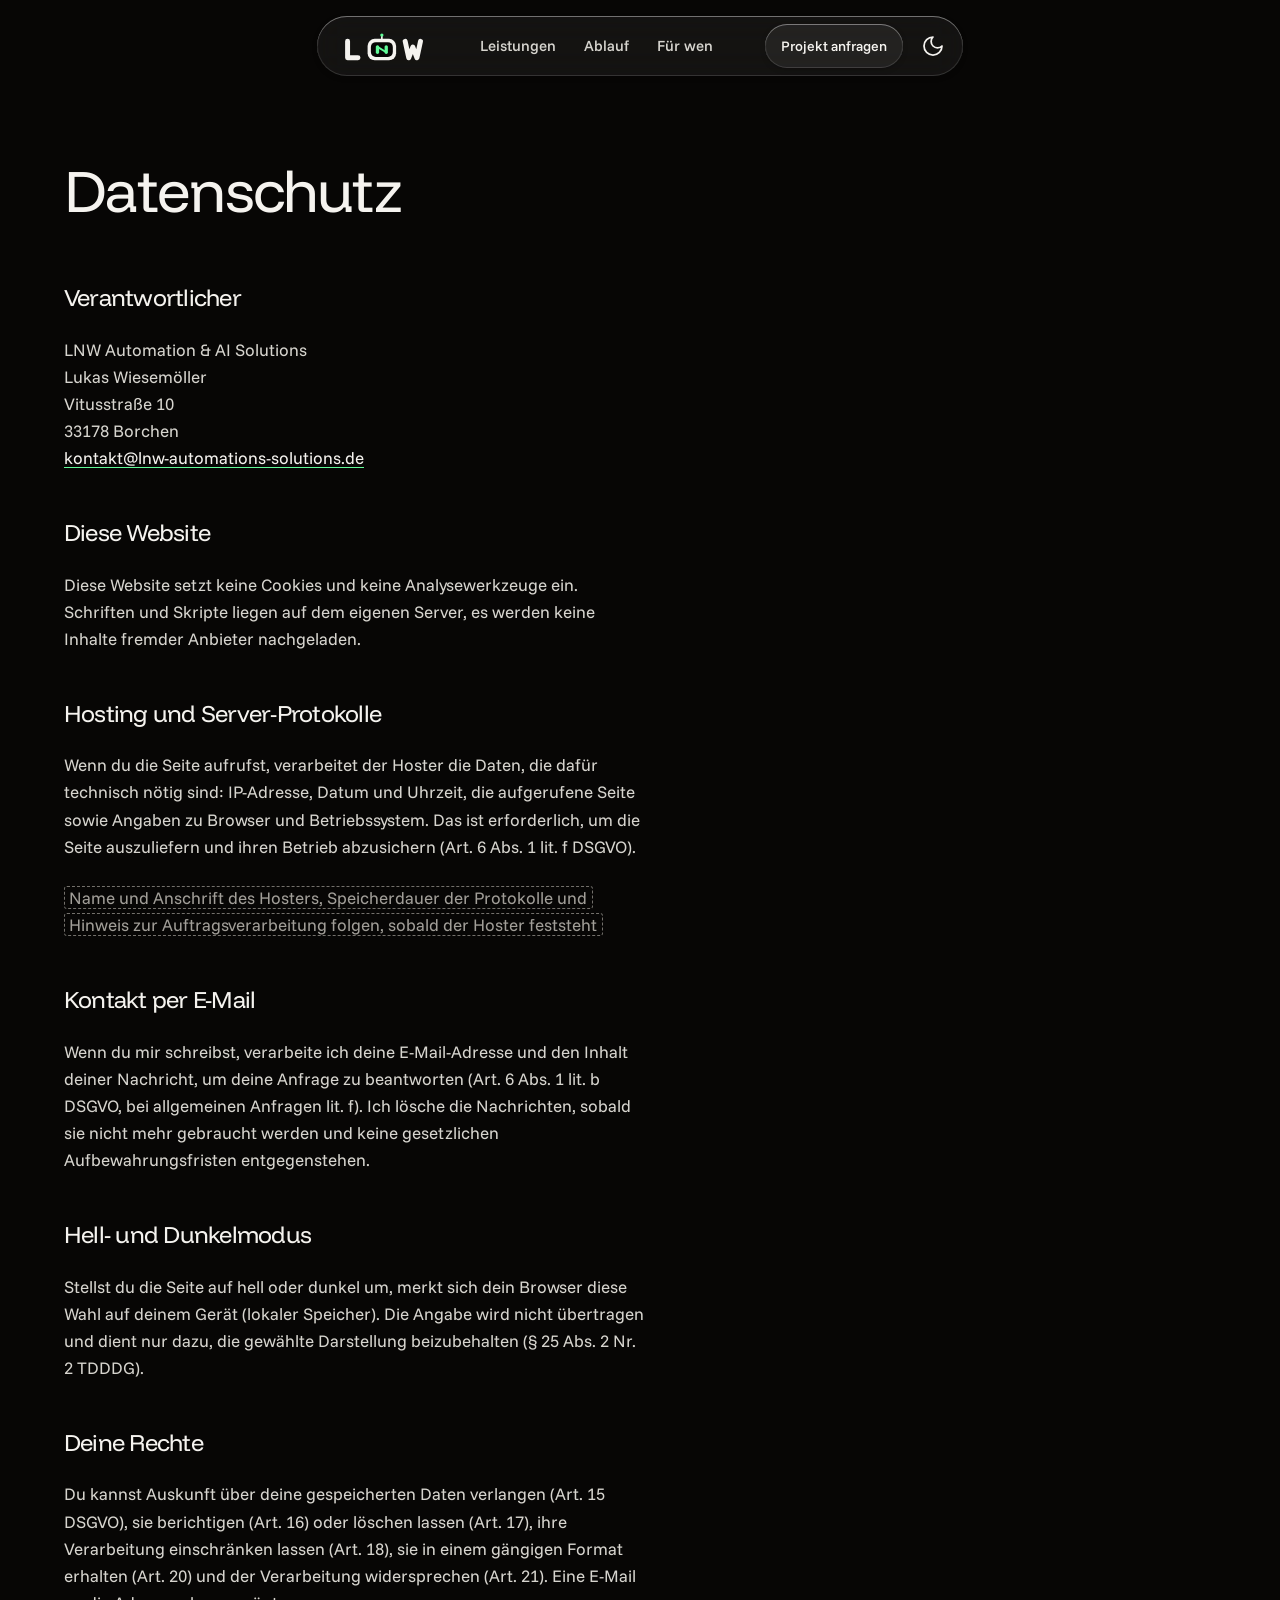
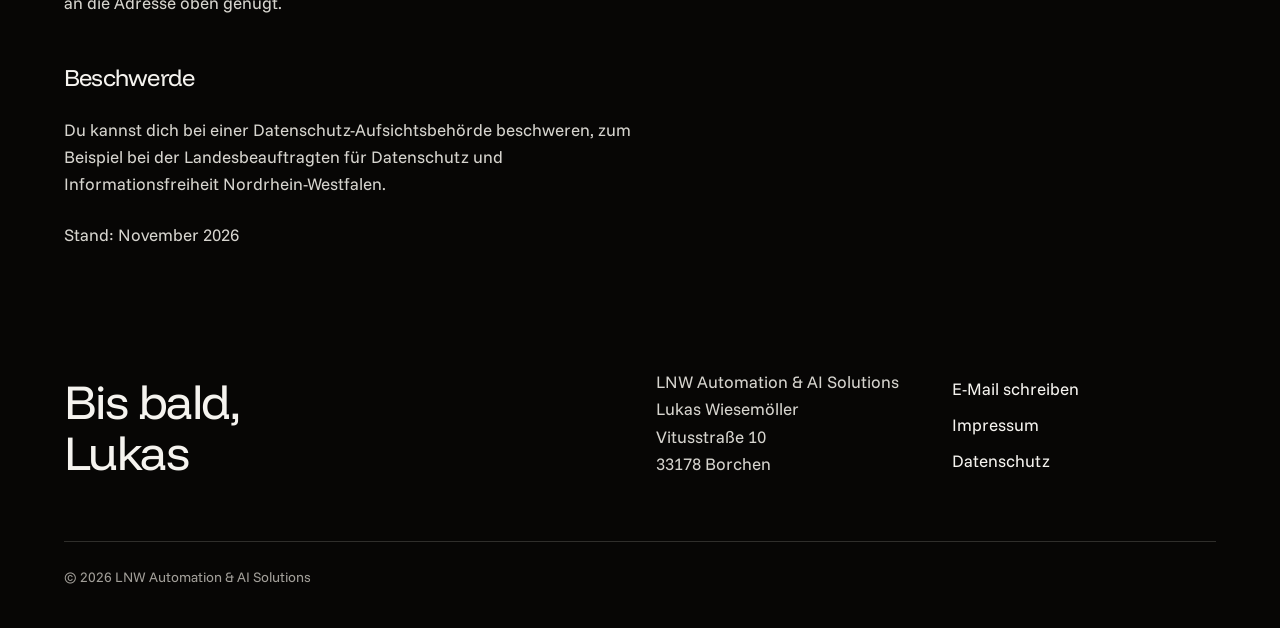
==== commit 38a988a2: "Fix the test-round findings The mail card at the close keeps the height of its tallest mail, so the " ====
--- a/datenschutz.html
+++ b/datenschutz.html
@@ -11,7 +11,7 @@
 <link rel="preload" href="fonts/funnel-display-latin.woff2" as="font" type="font/woff2" crossorigin>
 <link rel="preload" href="fonts/funnel-sans-latin.woff2" as="font" type="font/woff2" crossorigin>
 <link rel="stylesheet" href="styles.css">
-<script>document.documentElement.classList.add('js');</script>
+<script>document.documentElement.classList.add('js'); (function () { var m = null; try { m = localStorage.getItem('lnw-mode'); } catch (e) {} if (m === 'dark' || (!m && window.matchMedia && matchMedia('(prefers-color-scheme: dark)').matches)) { document.documentElement.dataset.mode = 'dark'; } })();</script>
 </head>
 <body>
 <!-- Icons: Lucide (ISC License, lucide.dev) -->
@@ -42,7 +42,6 @@
 </svg>
 
 <a class="skip" href="#main">Zum Inhalt springen</a>
-<div class="space" aria-hidden="true"><canvas class="space__sky"></canvas></div>
 
 <header class="nav">
   <nav class="nav__bar" aria-label="Hauptnavigation">
@@ -53,7 +52,11 @@
       <li><a href="index.html#fuer-wen">Für wen</a></li>
     </ul>
     <div class="nav__end">
-      <a class="btn btn--small" href="index.html#kontakt">Projekt anfragen</a>
+      <a class="btn btn--clear btn--small" href="index.html#kontakt">Projekt anfragen</a>
+      <button class="nav__mode" type="button" aria-label="Zwischen hellem und dunklem Design wechseln">
+        <svg class="icon icon--lg icon--moon" aria-hidden="true"><use href="#i-moon"/></svg>
+        <svg class="icon icon--lg icon--sun" aria-hidden="true"><use href="#i-sun"/></svg>
+      </button>
       <button class="nav__toggle" type="button" aria-expanded="false" aria-controls="nav-links" aria-label="Menü">
         <svg class="icon icon--lg icon--open" aria-hidden="true"><use href="#i-menu"/></svg>
         <svg class="icon icon--lg icon--close" aria-hidden="true"><use href="#i-x"/></svg>
@@ -85,6 +88,9 @@
 
       <h2>Kontakt per E-Mail</h2>
       <p>Wenn du mir schreibst, verarbeite ich deine E-Mail-Adresse und den Inhalt deiner Nachricht, um deine Anfrage zu beantworten (Art. 6 Abs. 1 lit. b DSGVO, bei allgemeinen Anfragen lit. f). Ich lösche die Nachrichten, sobald sie nicht mehr gebraucht werden und keine gesetzlichen Aufbewahrungsfristen entgegenstehen.</p>
+
+      <h2>Hell- und Dunkelmodus</h2>
+      <p>Stellst du die Seite auf hell oder dunkel um, merkt sich dein Browser diese Wahl auf deinem Gerät (lokaler Speicher). Die Angabe wird nicht übertragen und dient nur dazu, die gewählte Darstellung beizubehalten (§ 25 Abs. 2 Nr. 2 TDDDG).</p>
 
       <h2>Deine Rechte</h2>
       <p>Du kannst Auskunft über deine gespeicherten Daten verlangen (Art. 15 DSGVO), sie berichtigen (Art. 16) oder löschen lassen (Art. 17), ihre Verarbeitung einschränken lassen (Art. 18), sie in einem gängigen Format erhalten (Art. 20) und der Verarbeitung widersprechen (Art. 21). Eine E-Mail an die Adresse oben genügt.</p>
--- a/styles.css
+++ b/styles.css
@@ -1,4 +1,4 @@
-/* LNW Automation & AI Solutions · premium-scroll · built with the scroll-craft engine (scrollcraft.js / scrollcraft.css) */
+/* LNW Automation & AI Solutions · first version */
 @import url("./tokens.css");
 @import url("./base.css");
 
@@ -10,11 +10,16 @@
 .lead { color: var(--color-muted); }
 :where(ul[class], ol[class]) { margin: 0; padding: 0; list-style: none; }
 figure { margin: 0; }
-
+.dark { background: var(--color-paper); color: var(--color-ink-2); }
+:root[data-mode="dark"] .dark { background: var(--color-paper-2); color: var(--color-ink-2); }
+.section { margin-top: var(--section-gap); }
+.section--s { margin-top: var(--section-gap-s); }
+.section--l { margin-top: var(--section-gap-l); }
 .cols { display: grid; grid-template-columns: repeat(12, minmax(0, 1fr)); column-gap: var(--gap-columns); }
 .head { align-items: end; margin-bottom: var(--space-2xl); row-gap: var(--space-md); }
 .head h2 { grid-column: 1 / span 7; }
 .head .lead, .head .seg { grid-column: 9 / span 4; justify-self: end; }
+.head .lead { justify-self: start; }
 
 .icon { width: 20px; height: 20px; flex-shrink: 0; fill: none; stroke: currentColor; stroke-width: 1.75; stroke-linecap: round; stroke-linejoin: round; }
 .icon--lg { width: 24px; height: 24px; }
@@ -72,7 +77,7 @@
 .nav__links a:hover { color: var(--color-ink); background: color-mix(in oklab, var(--color-shade) 30%, transparent); }
 .nav__links a[aria-current="true"] { color: var(--color-ink); background: var(--color-accent-soft); }
 .nav__end { display: flex; align-items: center; gap: var(--space-xs); margin-inline-start: auto; }
-
+.nav__mode { display: inline-flex; align-items: center; justify-content: center; width: 44px; height: 44px; padding: 0; border: 0; border-radius: var(--radius-pill); background: transparent; color: var(--color-ink); cursor: pointer; }
 .nav__mode:hover { background: color-mix(in oklab, var(--color-shade) 30%, transparent); }
 .nav__mode:active, .nav__toggle:active { transform: translateY(1px); }
 html:not(.js) .nav__mode, :root[data-mode="dark"] .nav__mode .icon--moon, :root:not([data-mode="dark"]) .nav__mode .icon--sun { display: none; }
@@ -82,24 +87,49 @@
 .nav__toggle[aria-expanded="true"] .icon--close { display: block; }
 
 /* ---------- the light: sun through glass, drawn on a canvas ---------- */
-
+.light { position: absolute; inset: 0 0 auto 0; height: 78%; overflow: hidden; pointer-events: none; }
+.light canvas { display: block; width: 104%; height: 104%; margin: -2% 0 0 -2%; filter: blur(6px); animation: drift 64s var(--ease-in-out) infinite alternate; }
 .light.is-still canvas { animation-play-state: paused; }
+@keyframes drift { from { transform: translate3d(-1.4%, 0, 0); } to { transform: translate3d(1.4%, 1%, 0); } }
 
 /* ---------- hero: a ledge, the robot at work above, the head at the base ---------- */
-
+.hero { position: relative; padding: var(--space-xs) var(--space-xs) 0; }
+.hero__panel, .contact__panel { position: relative; border-radius: var(--radius-panel); overflow: hidden; }
+.hero__panel > .container, .contact__panel > .container { max-width: calc(var(--container) - 2 * var(--space-xs)); padding-inline: calc(var(--gutter) - var(--space-xs)); }
+.hero__inner { position: relative; display: flex; flex-direction: column; gap: var(--space-xl); min-height: calc(100dvh - var(--space-xs)); padding-block: calc(var(--space-3xl) + var(--space-xs)) var(--space-2xl); }
 .line { display: block; clip-path: inset(-0.1em 0 -0.2em 0); }
 .line > span { display: block; }
 .js .line > span { animation: line-up 900ms var(--ease-out) both; animation-delay: calc(var(--i, 0) * 110ms + 200ms); }
 @keyframes line-up { from { transform: translateY(125%); } }
-
+.hero__text { align-items: end; }
+.hero__text h1 { grid-column: 1 / span 7; }
+.hero__side { grid-column: 9 / span 4; display: grid; gap: var(--space-lg); }
+
+.stage { position: relative; flex: 1 1 auto; display: grid; grid-template-columns: minmax(0, 10fr) minmax(0, 7fr) minmax(0, 34fr) minmax(0, 7fr) minmax(0, 10fr); align-items: center; min-height: 392px; max-height: 640px; }
+.stage__wires { position: absolute; inset: 0; width: 100%; height: 100%; overflow: visible; pointer-events: none; }
+.wire { fill: none; stroke: var(--color-shade-2); stroke-width: 1.5; stroke-linecap: round; }
 .wire.is-live { stroke: var(--color-accent); }
-
+.parcel { position: absolute; left: 0; top: 0; z-index: var(--z-raised); display: inline-flex; align-items: center; gap: var(--space-2xs); min-height: 30px; padding: 0 var(--space-sm) 0 var(--space-xs); border-radius: var(--radius-pill); background: var(--color-accent); color: var(--color-accent-ink); font-size: var(--text-xs); font-weight: 500; white-space: nowrap; box-shadow: var(--edge-top), var(--shadow-chip); opacity: 0; pointer-events: none; transition: opacity var(--dur-micro) var(--ease-out); }
 .parcel.is-on { opacity: 1; }
-
+.parcel .icon { width: 14px; height: 14px; stroke-width: 2.25; }
+
+.stage__col { position: relative; display: grid; gap: var(--space-lg); }
+.stage__col--in { grid-column: 1; }
+.stage__col--out { grid-column: 5; }
+.stage__col--in > :nth-child(2) { left: var(--space-lg); }
+.stage__col--out > :nth-child(2) { left: calc(-1 * var(--space-lg)); }
+
+.node { position: relative; display: flex; align-items: center; gap: var(--space-sm); min-height: 68px; padding: var(--space-sm) var(--space-md); border-radius: var(--radius-card); background: color-mix(in oklab, var(--color-light) 84%, transparent); -webkit-backdrop-filter: blur(12px); backdrop-filter: blur(12px); box-shadow: var(--edge-light), var(--shadow-card); color: var(--color-muted); }
+.node::after { content: ""; position: absolute; inset: 0; border-radius: inherit; box-shadow: inset 0 0 0 1.5px var(--color-accent); opacity: 0; transition: opacity var(--dur-short) var(--ease-out); pointer-events: none; }
 .node.is-active { color: var(--color-accent); }
 .node.is-active::after { opacity: 1; }
+.node__text { display: grid; min-width: 0; line-height: 1.3; }
+.node__name { font-weight: 500; color: var(--color-ink); }
+.node__note { font-size: var(--text-sm); color: var(--color-muted); white-space: nowrap; overflow: hidden; text-overflow: ellipsis; }
 
 /* the desk: robot, keyboard, monitor */
+.desk { position: relative; grid-column: 3; display: grid; grid-template-columns: calc(200px * var(--robot-scale, 1)) minmax(0, 1fr); column-gap: var(--space-lg); align-items: end; padding-bottom: var(--space-xl); }
+.desk::after { content: ""; position: absolute; left: calc(-1 * var(--space-md)); right: calc(-1 * var(--space-md)); bottom: 0; height: 14px; border-radius: var(--radius-pill); background: var(--color-light); box-shadow: var(--edge-light), var(--shadow-card), var(--shadow-cast); z-index: 2; }
 
 .robot { position: relative; top: 26px; justify-self: center; width: 200px; height: 240px; transform: scale(var(--robot-scale, 1)); transform-origin: 50% 100%; --look-x: 5px; --look-y: 0px; }
 .robot__antenna { position: absolute; top: 10px; left: calc(50% - 1.5px); width: 3px; height: 18px; background: var(--color-shade-2); }
@@ -130,10 +160,21 @@
 
 .screen { position: relative; display: grid; gap: var(--space-md); padding: var(--space-lg); border-radius: var(--radius-card); background: color-mix(in oklab, var(--color-light) 88%, transparent); -webkit-backdrop-filter: blur(14px); backdrop-filter: blur(14px); box-shadow: var(--edge-light), var(--shadow-card); }
 .screen::after { content: ""; position: absolute; top: 100%; left: calc(50% - 30px); width: 60px; height: 26px; background: var(--color-shade-2); }
-
+.screen__task { display: flex; align-items: center; gap: var(--space-sm); font: var(--display-weight) var(--text-title)/1.15 var(--font-display); letter-spacing: var(--tracking-display); color: var(--color-ink); }
+.screen__task .icon { color: var(--color-muted); }
+.screen__steps li { display: flex; align-items: center; gap: var(--space-sm); min-height: 44px; border-top: var(--rule-hair) solid var(--color-rule); color: var(--color-muted); }
+.screen__steps li[data-s="run"] { color: var(--color-ink); }
+.screen__steps li[data-s="done"] { color: var(--color-ink-2); }
 .tick { position: relative; display: grid; place-items: center; width: 22px; height: 22px; flex-shrink: 0; border-radius: var(--radius-pill); box-shadow: inset 0 0 0 1.5px var(--color-rule); color: var(--color-accent); }
 .tick .icon { width: 14px; height: 14px; stroke-width: 2.5; opacity: 0; }
-
+[data-s="run"] .tick { box-shadow: none; }
+[data-s="run"] .tick::before { content: ""; position: absolute; inset: 0; border-radius: inherit; border: 2px solid var(--color-accent-soft); border-top-color: var(--color-accent); animation: spin 800ms linear infinite; }
+[data-s="done"] .tick { background: var(--color-accent-soft); box-shadow: none; }
+[data-s="done"] .tick .icon { opacity: 1; }
+@keyframes spin { to { transform: rotate(360deg); } }
+.screen__out { min-height: calc(2lh + 2 * var(--space-sm)); padding: var(--space-sm) var(--space-md); border-radius: var(--radius-inner); background: var(--color-accent-soft); font-size: var(--text-sm); line-height: 1.45; color: var(--color-ink-2); }
+
+.stage__toggle { position: absolute; left: 0; bottom: 0; }
 html:not(.js) .stage__toggle { display: none; }
 
 /* the stage settles in once; everything is visible without script */
@@ -170,20 +211,21 @@
 .chip .icon { width: 16px; height: 16px; stroke-width: 2.5; color: var(--color-accent); }
 .link { position: relative; flex: 1 1 var(--space-md); min-width: var(--space-sm); height: 1.5px; background: var(--color-shade-2); }
 .link > i { position: absolute; inset: 0; background: var(--color-accent); }
+.runner { position: absolute; left: 0; right: 0; top: 50%; height: 0; pointer-events: none; }
+.runner::before { content: ""; position: absolute; left: -6px; top: -6px; width: 12px; height: 12px; border-radius: var(--radius-pill); background: var(--color-accent); box-shadow: 0 0 0 2.5px var(--color-light); }
 
 /* ---------- the statement: its words fill in as the page scrolls ---------- */
 .say__text { max-width: 17em; font: var(--display-weight) clamp(2.25rem, 4.4vw + 0.5rem, 4.5rem)/1.06 var(--font-display); letter-spacing: var(--tracking-display); color: var(--color-ink); text-wrap: balance; }
-[data-scrub] span { opacity: var(--o, 1); }
-[data-flow] { opacity: var(--o, 1); }
+.say__text span { opacity: var(--o, 1); }
 
 /* ---------- services: a bento of four wells ---------- */
-
+.bento { row-gap: var(--gap-columns); }
 .tile { position: relative; display: grid; grid-template-rows: auto minmax(0, 1fr); gap: var(--space-xl); min-height: 352px; padding: var(--space-xl); border-radius: var(--radius-card); background: var(--color-paper-2); }
 .tile::before { content: ""; position: absolute; inset: 0; border-radius: inherit; background: radial-gradient(520px circle at var(--mx, 50%) var(--my, 0%), color-mix(in oklab, var(--color-light) 92%, transparent), transparent 62%); opacity: 0; transition: opacity var(--dur-long) var(--ease-out); pointer-events: none; }
 .tile:hover::before { opacity: 1; }
 .tile__text { position: relative; }
 .tile .chip { min-height: 44px; font-size: 0.9375rem; }
- 
+.tile--wide { grid-column: span 7; } .tile--narrow { grid-column: span 5; }
 .tile__text { display: grid; gap: var(--space-sm); }
 .tile__text p { max-width: 34ch; }
 .demo { position: relative; align-self: end; }
@@ -216,22 +258,34 @@
 .is-playing .chip--cut::after { animation: a-draw var(--dur-long) var(--ease-in-out) both; animation-delay: calc(var(--d, 0) * 1ms); }
 
 /* ---------- the way: four steps on one drawn line ---------- */
-
+.way__steps { counter-reset: step; row-gap: var(--space-2xl); }
+.way__step { counter-increment: step; position: relative; grid-column: span 3; display: grid; grid-template-rows: 152px auto auto auto; }
+.way__art { position: relative; align-self: end; display: grid; gap: var(--space-sm); padding-bottom: var(--space-lg); }
+.way__rule { position: relative; height: 40px; margin-bottom: var(--space-md); }
+.way__rule::before, .way__rule > .a-draw { content: ""; position: absolute; left: 0; right: calc(-1 * var(--gap-columns)); top: 50%; height: 1.5px; background: var(--color-rule); }
+.way__rule > .a-draw { background: var(--color-accent); }
+.way__step:last-child .way__rule::before, .way__step:last-child .way__rule > .a-draw { right: 0; }
+.way__mark { position: relative; display: grid; place-items: center; width: 40px; height: 40px; border-radius: var(--radius-pill); background: var(--color-light); box-shadow: var(--edge-light), var(--shadow-chip); font: 500 var(--text-md)/1 var(--font-display); color: var(--color-ink); overflow: hidden; }
+.way__mark > i { position: absolute; inset: 0; background: var(--color-accent-soft); }
+.way__mark::after { content: counter(step); position: relative; }
+.way__step h3 { margin-bottom: var(--space-xs); }
+.way__step p { max-width: 30ch; }
 .mini { display: flex; align-items: center; position: relative; }
 .box { display: inline-flex; align-items: center; justify-content: center; gap: var(--space-2xs); min-height: 36px; padding: 0 var(--space-sm); border-radius: var(--radius-inner); font-size: var(--text-xs); font-weight: 500; white-space: nowrap; }
 .box--sketch { border: 1.5px dashed var(--color-muted); color: var(--color-muted); }
-
+.box--solid { background: var(--color-light); box-shadow: var(--edge-light), var(--shadow-chip); color: var(--color-ink); }
+.box .icon { width: 14px; height: 14px; stroke-width: 2.5; color: var(--color-accent); }
 .link--sketch { height: 0; background: none; border-top: 1.5px dashed var(--color-muted); }
 .live { display: inline-flex; align-items: center; gap: var(--space-xs); font-size: var(--text-sm); font-weight: 500; color: var(--color-ink); }
 .switch { position: relative; width: 44px; height: 26px; border-radius: var(--radius-pill); background: var(--color-shade-2); overflow: hidden; }
-
+.switch > i { position: absolute; inset: 0; background: var(--color-accent); }
 .switch > b { position: absolute; top: 3px; left: 3px; width: 20px; height: 20px; border-radius: var(--radius-pill); background: var(--color-light); transform: translateX(18px); }
 
 /* ---------- who: a switcher on a band ---------- */
-
+.band { padding-block: var(--section-gap-s); background: var(--color-paper-2); color: var(--color-ink-2); }
 .who__panel { align-items: center; row-gap: var(--space-xl); }
 .who__panel + .who__panel { margin-top: var(--space-2xl); }
-.who__say { grid-column: 1 / span 5; max-width: 14ch; font-size: var(--text-3xl); line-height: 1.05; }
+.who__say { grid-column: 1 / span 5; max-width: 14ch; font-size: var(--text-display-s); line-height: 1.02; }
 .lanes { grid-column: 6 / span 7; padding: var(--space-xs) var(--space-xl); }
 .lanes li { display: flex; align-items: center; gap: var(--space-md); min-height: 88px; border-top: var(--rule-hair) solid var(--color-rule); font-size: var(--text-lg); line-height: 1.3; color: var(--color-ink); }
 .lanes li:first-child { border-top: 0; }
@@ -239,9 +293,50 @@
 .lanes .icon--done { margin-inline-start: auto; color: var(--color-accent); stroke-width: 2.25; }
 
 /* ---------- about: a split ---------- */
+.about { align-items: center; row-gap: var(--space-xl); }
+.about__text { grid-column: 1 / span 7; display: grid; gap: var(--space-lg); }
+.about__text .lead { max-width: 46ch; color: var(--color-ink-2); }
+.facts { display: grid; margin: 0; }
+.facts > div { display: grid; grid-template-columns: 9rem minmax(0, 1fr); gap: var(--space-md); padding-block: var(--space-md); border-top: var(--rule-hair) solid var(--color-rule); }
+.facts dt { font-size: var(--text-sm); line-height: 1.9; color: var(--color-muted); }
+.facts dd { margin: 0; color: var(--color-ink); }
+.portrait { grid-column: 9 / span 4; display: grid; place-items: center; aspect-ratio: 4 / 5; border-radius: var(--radius-card); box-shadow: var(--edge-light), var(--shadow-card); }
+.portrait[data-slot] { background: linear-gradient(160deg, var(--color-light), var(--color-shade)); }
+.portrait__initials { font: 300 clamp(5rem, 9vw, 8.5rem)/1 var(--font-display); letter-spacing: -0.04em; color: var(--color-ink); }
+.portrait > img { outline: 1px solid color-mix(in oklab, var(--color-ink) 8%, transparent); outline-offset: -1px; }
 
 /* ---------- contact: the second lit ground ---------- */
-
+.contact { padding-inline: var(--space-xs); }
+.contact .light { height: 100%; }
+.contact__inner { position: relative; align-items: end; row-gap: var(--space-xl); padding-block: var(--space-4xl); }
+.contact__say { grid-column: 1 / span 6; display: grid; gap: var(--space-lg); }
+.contact__say h2 { max-width: 12ch; font-size: var(--text-display); }
+.contact__do { grid-column: 8 / span 5; display: grid; gap: var(--space-md); justify-items: start; }
+/* the inbox at the close: a customer writes, the robot handles the mail, the answer goes back */
+.inbox { position: relative; display: grid; grid-template-columns: minmax(0, 1fr) auto; column-gap: var(--space-lg); align-items: end; width: 100%; margin-bottom: var(--space-sm); --robot-scale: 0.95; }
+.inbox__card { display: grid; align-content: start; gap: var(--space-2xs); min-height: 252px; padding: var(--space-md); border-radius: var(--radius-card); background: color-mix(in oklab, var(--color-light) 84%, transparent); -webkit-backdrop-filter: blur(12px); backdrop-filter: blur(12px); box-shadow: var(--edge-light), var(--shadow-card); font-size: var(--text-sm); line-height: 1.4; color: var(--color-ink-2); }
+.inbox__to { font-size: var(--text-xs); color: var(--color-muted); }
+.inbox__subject { min-height: 1.4em; font-weight: 500; color: var(--color-ink); }
+.inbox__body { min-height: 2.8em; padding-bottom: var(--space-xs); }
+.inbox__send { justify-self: start; display: inline-flex; align-items: center; min-height: 30px; padding: 0 var(--space-sm); border-radius: var(--radius-pill); background: var(--color-accent); color: var(--color-accent-ink); font-size: var(--text-xs); font-weight: 500; transition: transform var(--dur-micro) var(--ease-out), opacity var(--dur-short) var(--ease-out); }
+.inbox__send.is-pressed { transform: scale(0.94); }
+.inbox__steps { display: grid; border-top: var(--rule-hair) solid var(--color-rule); padding-top: var(--space-2xs); }
+.inbox__steps li { display: flex; align-items: center; gap: var(--space-xs); min-height: 28px; font-size: var(--text-xs); color: var(--color-muted); }
+.inbox__steps li[data-s="run"] { color: var(--color-ink); }
+.inbox__steps li[data-s="done"] { color: var(--color-ink-2); }
+.inbox__steps .tick { width: 18px; height: 18px; }
+.inbox__steps .tick .icon { width: 12px; height: 12px; }
+.inbox__reply { padding: var(--space-xs) var(--space-sm); border-radius: var(--radius-inner); background: var(--color-accent-soft); font-size: var(--text-xs); color: var(--color-ink); }
+.inbox__steps, .inbox__reply { transition: opacity var(--dur-long) var(--ease-out); }
+/* what the card shows in each phase; without script it shows the finished exchange */
+.inbox[data-phase="write"] .inbox__steps, .inbox[data-phase="write"] .inbox__reply, .inbox[data-phase="work"] .inbox__reply { opacity: 0; }
+.inbox:not([data-phase="write"]) .inbox__send { opacity: 0; }
+html:not(.js) .inbox .inbox__steps, html:not(.js) .inbox .inbox__reply { opacity: 1; }
+html:not(.js) .inbox .inbox__send { opacity: 0; }
+.inbox__chip { left: 0; top: 0; }
+.hello { position: relative; width: calc(200px * var(--robot-scale)); height: calc(240px * var(--robot-scale) + var(--space-xl)); }
+.hello .robot { position: absolute; top: auto; bottom: 0; left: calc(50% - 100px); --look-x: 0px; --look-y: 0px; }
+.contact__mail { font-size: clamp(0.8125rem, 3.6vw, 1.25rem); white-space: nowrap; color: var(--color-ink); text-decoration: none; }
 .contact__mail:hover { text-decoration: underline; text-decoration-color: var(--color-accent); }
 
 /* ---------- one reveal, visible without script ---------- */
@@ -268,330 +363,117 @@
 .legal__body a { color: var(--color-ink); text-decoration-color: var(--color-accent); white-space: nowrap; font-size: clamp(0.8125rem, 3.9vw, 1.0625rem); }
 .fill { padding: 0 0.25em; border: 1px dashed color-mix(in oklch, var(--color-muted) 70%, transparent); border-radius: 3px; color: var(--color-muted); -webkit-box-decoration-break: clone; box-decoration-break: clone; }
 
-/* ==========================================================================
-   premium-scroll: a neutral night, liquid glass, one electric green,
-   and a prism light that the scroll moves. Everything above is the component
-   kit from the first version; everything below is this version's page.
-   ========================================================================== */
-body { background: var(--color-paper); }
-h1, h2, h3 { font-weight: 400; }
-main, .foot, .nav { position: relative; z-index: 1; }
-.nav { position: fixed; z-index: var(--z-sticky-nav); }
-.grain { position: fixed; inset: 0; z-index: 2; pointer-events: none; opacity: 0.05; }
-
-/* liquid glass: a tinted pane that bends whatever light is behind it */
-.glass, .tile, .node, .screen, .lanes.clear, .nav__bar { background: var(--glass); -webkit-backdrop-filter: blur(22px) saturate(1.8) brightness(1.08); backdrop-filter: blur(22px) saturate(1.8) brightness(1.08); box-shadow: var(--glass-edge), var(--shadow-card); }
-.nav__bar { background: var(--glass), color-mix(in oklab, var(--color-paper) 64%, transparent); }
-.btn--clear, .chip, .bubble--q, .site__page, .box--solid, .robot__say, .way__mark { background: var(--glass); -webkit-backdrop-filter: blur(14px) saturate(1.6); backdrop-filter: blur(14px) saturate(1.6); }
-.btn--clear:hover { background: var(--veil-2); }
-.seg { background: var(--veil); box-shadow: var(--glass-edge); }
-.seg button[aria-selected="true"] { background: var(--color-ink); color: var(--color-paper); box-shadow: none; }
-.nav__links a[aria-current="true"] { background: var(--line); }
-.nav__links a:hover, .nav__toggle:hover { background: var(--veil); }
-
-/* space: a starfield and one wide, soft arc of light that carries the spectrum.
-   Two planes at two speeds; the page's scroll lifts the arc. */
-.space { position: fixed; inset: 0; z-index: 0; overflow: hidden; pointer-events: none; }
-.space canvas { position: absolute; left: -24px; top: -16px; width: calc(100% + 48px); }
-.space__sky { height: 116svh; transform: translate3d(calc(var(--px, 0) * -6px), calc(var(--page-p, 0) * -12svh + var(--py, 0) * -4px), 0); }
-.space__planet { height: 150svh; filter: blur(16px); transform: translate3d(calc(var(--px, 0) * -16px), calc(var(--page-p, 0) * -34svh + var(--py, 0) * -10px), 0); }
-
-/* ---------- act 1: the desk. Scroll feeds the pile to the robot ---------- */
-
-.hero__copy { position: absolute; z-index: 3; left: var(--gutter); bottom: clamp(48px, 11svh, 120px); display: grid; gap: var(--space-lg); max-width: min(46rem, 50vw); }
-.hero__copy h1 { max-width: none; font-size: clamp(2.75rem, 4vw + 1rem, 5.25rem); line-height: 1; }
-.hero__copy .lead { max-width: 30ch; color: var(--color-ink-2); }
-.hero__line { position: absolute; z-index: 3; left: var(--gutter); bottom: clamp(64px, 16svh, 180px); max-width: 11ch; margin: 0; font: 400 clamp(2.75rem, 5vw + 1rem, 6rem)/1 var(--font-display); letter-spacing: var(--tracking-display); color: var(--color-ink); text-wrap: balance; }
-.rig { position: absolute; z-index: 2; right: var(--gutter); bottom: clamp(40px, 9svh, 96px); display: grid; grid-template-columns: calc(200px * var(--robot-scale)) minmax(0, 320px); column-gap: var(--space-xl); align-items: end; padding-bottom: var(--space-xl); --robot-scale: 1.7; }
-.rig::after { content: ""; position: absolute; left: calc(-1 * var(--space-lg)); right: calc(-1 * var(--space-lg)); bottom: 0; height: 16px; border-radius: var(--radius-pill); background: var(--glass); -webkit-backdrop-filter: blur(18px) saturate(1.6); backdrop-filter: blur(18px) saturate(1.6); box-shadow: var(--glass-edge), var(--shadow-cast); z-index: 2; }
-.rig .robot { top: 24px; }
-.rig .robot__say, .inbox .robot__say { padding: var(--space-3xs) var(--space-xs); font-size: 0.625rem; }
-.rig__inbox { position: absolute; left: calc(40px * var(--robot-scale)); bottom: calc(150px * var(--robot-scale) + var(--space-xl)); width: 0; height: 0; z-index: 4; }
-.task { position: absolute; left: 0; top: 0; --t: clamp(0, calc((var(--sc-p, 0) - var(--a)) / 0.1), 1); --ox: var(--x); --oy: var(--y); transform: translate(-50%, -50%) translate(calc(var(--ox) * (1 - var(--t))), calc(var(--oy) * (1 - var(--t)) - sin(var(--t) * 180deg) * 7svh)) rotate(calc(var(--r) * (1 - var(--t)))) scale(calc(var(--s, 1) * (1 - 0.62 * var(--t)))); opacity: calc(clamp(0, (1 - var(--t)) * 5, 1) * clamp(0, calc((var(--sc-p, 0) - var(--chips-from, -1)) / 0.06), 1)); will-change: transform, opacity; }
-.task__in { display: inline-flex; align-items: center; gap: var(--space-xs); min-height: 48px; padding: 0 var(--space-md) 0 var(--space-sm); border-radius: var(--radius-pill); background: var(--glass); -webkit-backdrop-filter: blur(16px) saturate(1.8); backdrop-filter: blur(16px) saturate(1.8); box-shadow: var(--glass-edge), var(--shadow-chip); font-size: 0.9375rem; font-weight: 500; color: var(--color-ink); white-space: nowrap; animation: bob 7s var(--ease-in-out) infinite alternate; animation-delay: calc(var(--a) * -20s); }
-.task__in .icon { color: var(--color-accent); }
-.task--far .task__in { filter: blur(1.5px); }
-@keyframes bob { from { transform: translateY(-7px) rotate(-1.5deg); } to { transform: translateY(7px) rotate(1.5deg); } }
-.screen { gap: 0; padding: var(--space-md) var(--space-lg) var(--space-sm); background: var(--glass); }
-.screen::after { background: var(--veil-2); }
-.screen__head { display: flex; align-items: baseline; justify-content: space-between; gap: var(--space-md); padding-bottom: var(--space-sm); font: 400 var(--text-title)/1.15 var(--font-display); letter-spacing: var(--tracking-display); color: var(--color-ink); }
-.screen__count { font: 500 var(--text-sm)/1 var(--font-body); letter-spacing: 0; color: var(--color-muted); font-variant-numeric: tabular-nums; }
-.done li { display: flex; align-items: center; gap: var(--space-sm); min-height: 42px; border-top: var(--rule-hair) solid var(--line); font-size: 0.9375rem; color: var(--color-ink-2); --v: clamp(0, calc((var(--sc-p, 0) - var(--a) - 0.1) / 0.035), 1); opacity: calc(0.22 + 0.78 * var(--v)); }
-.done .tick { background: var(--color-accent); color: var(--color-accent-ink); box-shadow: none; opacity: var(--v); transform: scale(calc(0.4 + 0.6 * var(--v))); }
-.done .tick .icon { opacity: 1; }
-
-/* the robot is never quite still */
-.robot__head, .robot__antenna, .robot__ear { animation: nod 2.8s var(--ease-in-out) infinite alternate; }
-@keyframes nod { to { translate: 0 -3px; } }
-
-/* ---------- act 2: the statement ---------- */
-.say { padding-block: clamp(96px, 16svh, 200px) 0; margin: 0; }
-.say__text { max-width: 15em; font-size: clamp(2.5rem, 5vw + 0.5rem, 5.5rem); line-height: 1.02; }
-
-/* ---------- act 3: the services, travelled sideways ---------- */
-.svc__rail { align-items: center; gap: var(--gap-columns); height: 100%; padding-inline: var(--gutter); }
-.svc__lead { flex: 0 0 auto; display: grid; gap: var(--space-lg); width: min(30rem, 80vw); padding-inline-end: var(--space-xl); }
-.svc__lead h2 { font-size: clamp(2.5rem, 4vw + 1rem, 4.75rem); line-height: 1; max-width: 9ch; }
-.tile.card { flex: 0 0 auto; grid-column: auto; width: clamp(19rem, 42vw, 40rem); min-height: 0; height: min(66svh, 600px); padding: var(--space-xl); border-radius: var(--radius-panel); gap: var(--space-lg); }
-.tile.card::before { background: radial-gradient(520px circle at var(--mx, 50%) var(--my, 0%), var(--veil-2), transparent 62%); }
-.tile.card h3 { font-size: clamp(1.75rem, 1.6vw + 1rem, 2.75rem); line-height: 1.05; }
-.tile.card .tile__text p { font-size: var(--text-lead); max-width: 26ch; color: var(--color-ink-2); }
-.tile.card .demo { zoom: 1.35; }
-.tile.card .flow { flex-direction: column; align-items: flex-start; }
-.tile.card .flow .link { flex: none; width: 1.5px; height: var(--space-md); min-width: 0; margin-left: var(--space-lg); }
-.tile.card .cut { grid-template-columns: repeat(3, auto); grid-template-areas: "a b c" "x x x" "d e ." "y y ."; }
-.site__page { color: var(--color-ink); }
-.site__grid i { background: var(--veil-2); }
-.site__grid i:nth-child(2) { background: var(--color-accent); }
-.site__grid i:nth-child(3) { background: var(--veil-3); }
-.bubble--a, .typing { background: var(--veil-2); }
-.cut__note { border-top-color: var(--veil-3); }
-
-/* ---------- act 4: who it is for ---------- */
-.who { padding-block: clamp(96px, 14svh, 176px); }
-.who .head { align-items: end; }
-.lanes.clear { border-radius: var(--radius-panel); }
-.lanes li { border-top-color: var(--line); }
-
-/* ---------- the path: four steps down one line, and the robot acts each one out ---------- */
-.path { display: grid; grid-template-columns: minmax(0, 5fr) minmax(0, 7fr); column-gap: var(--gap-columns); align-items: center; height: 100%; padding-block: var(--space-3xl) var(--space-xl); }
-.path__list { display: grid; gap: clamp(24px, 5svh, 56px); }
-.path h2 { font-size: clamp(2.25rem, 3.4vw + 1rem, 4.25rem); line-height: 1; max-width: 12ch; }
-.path__wrap { position: relative; }
-.path__steps { counter-reset: step; display: grid; row-gap: var(--space-lg); }
-.path__bar { position: absolute; left: 19px; top: 20px; bottom: 20px; width: 2px; background: var(--veil-2); }
-.path__bar i { position: absolute; inset: 0; background: var(--color-accent); transform-origin: center top; transform: scaleY(var(--sc-p, 0)); }
-.path__step { counter-increment: step; display: grid; grid-template-columns: 40px minmax(0, 1fr); column-gap: var(--space-md); --on: clamp(0, calc((var(--sc-p, 0) - var(--i) * 0.235 - 0.02) / 0.09), 1); }
-.path__mark { grid-row: 1 / span 2; position: relative; z-index: 1; display: grid; place-items: center; width: 40px; height: 40px; border-radius: var(--radius-pill); background: var(--color-paper-3); box-shadow: var(--glass-edge); font: 500 var(--text-md)/1 var(--font-display); color: var(--color-ink); overflow: hidden; }
-.path__mark::before { content: ""; position: absolute; inset: 0; background: var(--color-accent); opacity: var(--on); }
-.path__mark::after { content: counter(step); position: relative; mix-blend-mode: difference; }
-.path__step h3 { margin: var(--space-2xs) 0; font-size: clamp(1.375rem, 1vw + 1rem, 2rem); opacity: calc(0.5 + 0.5 * var(--on)); }
-.path__step p { max-width: 34ch; color: var(--color-ink-2); opacity: calc(0.4 + 0.6 * var(--on)); }
-
-/* the bench: one robot, four props, the step decides which is out */
-.bench { position: relative; justify-self: center; display: grid; grid-template-columns: calc(200px * var(--robot-scale)) minmax(0, 340px); column-gap: var(--space-xl); align-items: end; padding-bottom: var(--space-lg); --robot-scale: 1.5; }
-.bench::after { content: ""; position: absolute; left: calc(-1 * var(--space-lg)); right: calc(-1 * var(--space-lg)); bottom: 0; height: 16px; border-radius: var(--radius-pill); background: var(--glass); -webkit-backdrop-filter: blur(18px) saturate(1.6); backdrop-filter: blur(18px) saturate(1.6); box-shadow: var(--glass-edge), var(--shadow-cast); z-index: 2; }
-.bench__bot { position: relative; height: calc(240px * var(--robot-scale)); }
-.bench .robot { position: absolute; top: auto; bottom: -8px; left: calc(50% - 100px); --look-x: 8px; --look-y: 0px; }
-.bench .robot__arm { transition: transform var(--dur-long) var(--ease-out); }
-.bench .robot__arm--r::after { content: ""; position: absolute; left: 9px; bottom: -12px; width: 6px; height: 20px; border-radius: var(--space-2xs); background: var(--color-accent); opacity: 0; transition: opacity var(--dur-short) var(--ease-out); }
-.bench__props { display: grid; align-self: stretch; padding-bottom: var(--space-md); }
-.bench__prop { grid-area: 1 / 1; align-self: end; display: grid; gap: var(--space-sm); opacity: 0; transform: translateY(14px); transition: opacity var(--dur-long) var(--ease-out), transform var(--dur-long) var(--ease-out); }
-.path[data-step="0"] .bench__prop--1, .path[data-step="1"] .bench__prop--2, .path[data-step="2"] .bench__prop--3, .path[data-step="3"] .bench__prop--4 { opacity: 1; transform: none; }
-
-/* 1 · hello: the robot waves */
-.bench__prop--1 { align-self: center; }
-.bench__prop--1 .bubble { font-size: var(--text-lg); max-width: 15ch; }
-.path[data-step="0"] .bench .robot__arm--r { animation: wave 700ms var(--ease-in-out) infinite alternate; }
-@keyframes wave { from { transform: rotate(-136deg); } to { transform: rotate(-168deg); } }
-
-/* 2 · the plan: sketched on a glass board */
-.board, .code, .run { padding: var(--space-lg); border-radius: var(--radius-card); background: var(--glass); -webkit-backdrop-filter: blur(18px) saturate(1.6); backdrop-filter: blur(18px) saturate(1.6); box-shadow: var(--glass-edge), var(--shadow-card); }
-.board { min-height: 190px; align-content: center; gap: 0; }
-.mini--low { padding-left: 46%; align-items: stretch; flex-direction: column; }
-.link--down { flex: none; align-self: flex-start; width: 0; min-width: 0; height: var(--space-lg); margin-left: var(--space-lg); border-top: 0; border-left: 1.5px dashed var(--veil-3); }
-.mini--low .box { align-self: flex-start; }
-.board .mini > * { opacity: 0; transition: opacity var(--dur-short) var(--ease-out); }
-.path[data-step="1"] .board .mini > * { opacity: 1; transition-delay: calc(var(--k) * 150ms + 250ms); }
-.path[data-step="1"] .bench .robot__arm--r { transform: rotate(-116deg); }
-.path[data-step="1"] .bench .robot__arm--r::after { opacity: 1; }
-
-/* 3 · the build: the robot types, the code arrives line by line */
-.code { gap: 0; font: 0.8125rem/1.9 var(--font-mono); color: var(--color-ink-2); white-space: pre; overflow: hidden; }
-.code b { font-weight: 400; color: var(--color-accent); }
-.code__line { display: block; opacity: 0; transition: opacity var(--dur-short) var(--ease-out); }
-.path[data-step="2"] .code__line { opacity: 1; transition-delay: calc(var(--k) * 260ms + 250ms); }
-.path[data-step="2"] .bench .robot { --look-y: 5px; }
-.path[data-step="2"] .bench .robot__arm--l { animation: tap-l 320ms var(--ease-in-out) infinite alternate; }
-.path[data-step="2"] .bench .robot__arm--r { animation: tap-r 320ms var(--ease-in-out) infinite alternate-reverse; }
-
-/* 4 · running: work comes in on the left and leaves done on the right */
-.run .live { font-size: var(--text-md); }
-.run .switch { background: var(--color-accent); }
-.run .switch > b { background: var(--color-accent-ink); }
-.run__lane + .run__lane .run__chip { animation-delay: calc(var(--k) * 0.9s + 0.5s); }
-.path[data-step="3"] .run__lane + .run__lane .run__half--out .run__chip { animation-delay: calc(var(--k) * 0.9s + 0.95s); }
-.run__lane { display: grid; grid-template-columns: minmax(0, 1fr) auto minmax(0, 1fr); align-items: center; gap: var(--space-xs); }
-.run__half { position: relative; height: 44px; overflow: hidden; }
-.run__mid { display: grid; place-items: center; width: 40px; height: 40px; border-radius: var(--radius-pill); background: var(--color-accent); color: var(--color-accent-ink); }
-.run__chip { position: absolute; left: 0; top: 2px; min-height: 36px; padding: 0 var(--space-sm); font-size: var(--text-xs); opacity: 0; }
-.path[data-step="3"] .run__chip { animation: come 2.7s linear infinite; animation-delay: calc(var(--k) * 0.9s); }
-.path[data-step="3"] .run__half--out .run__chip { animation-name: leave; animation-delay: calc(var(--k) * 0.9s + 0.45s); }
-@keyframes come { 0% { transform: translateX(-110%); opacity: 0; } 12% { opacity: 1; } 30% { opacity: 1; } 40%, 100% { transform: translateX(105%); opacity: 0; } }
-@keyframes leave { 0% { transform: translateX(-60%); opacity: 0; } 10% { opacity: 1; } 28% { opacity: 1; } 40%, 100% { transform: translateX(160%); opacity: 0; } }
-.path[data-step="3"] .bench .robot { --look-x: 0px; }
-.path[data-step="3"] .bench .robot__head { transform: rotate(-4deg); }
-.path[data-step="3"] .bench .robot__eye { transform: translateY(-3px) scaleY(0.42); border-radius: 12px 12px 3px 3px; }
-
-/* ---------- act 6: about ---------- */
-
-/* ---------- act 7: the close. The last screen, and it holds ---------- */
-.close { display: grid; grid-template-rows: minmax(0, 1fr) auto; height: 100%; padding-top: var(--space-3xl); }
-.close__main { align-self: center; align-items: center; row-gap: var(--space-xl); }
-.close__say { grid-column: 1 / span 5; display: grid; gap: var(--space-lg); justify-items: start; }
-.close__say h2 { max-width: 10ch; font-size: clamp(3rem, 5.6vw + 1rem, 6.75rem); line-height: 0.98; }
-.close__say .lead { color: var(--color-ink-2); }
-.close__mail { font-size: clamp(0.8125rem, 3.6vw, 1.25rem); white-space: nowrap; color: var(--color-ink); text-decoration-color: var(--color-accent); text-underline-offset: 0.3em; }
-/* the inbox at the close: a customer writes, the robot handles the mail, the answer goes back */
-.inbox { position: relative; grid-column: 6 / span 7; display: grid; grid-template-columns: minmax(0, 340px) auto; justify-content: center; column-gap: var(--space-xl); align-items: end; --robot-scale: 1.25; }
-.inbox__card { display: grid; align-content: start; gap: var(--space-2xs); min-height: 300px; padding: var(--space-lg); border-radius: var(--radius-card); background: var(--glass); -webkit-backdrop-filter: blur(22px) saturate(1.8) brightness(1.08); backdrop-filter: blur(22px) saturate(1.8) brightness(1.08); box-shadow: var(--glass-edge), var(--shadow-card); font-size: 0.9375rem; line-height: 1.4; color: var(--color-ink-2); }
-.inbox__to { font-size: var(--text-xs); color: var(--color-muted); }
-.inbox__subject { min-height: 1.4em; font-size: var(--text-md); font-weight: 500; color: var(--color-ink); }
-.inbox__body { min-height: 2.8em; padding-bottom: var(--space-sm); }
-.inbox__send { justify-self: start; display: inline-flex; align-items: center; min-height: 32px; padding: 0 var(--space-md); border-radius: var(--radius-pill); background: var(--color-accent); color: var(--color-accent-ink); box-shadow: var(--edge-top); font-size: var(--text-sm); font-weight: 500; transition: transform var(--dur-micro) var(--ease-out), opacity var(--dur-short) var(--ease-out); }
-.inbox__send.is-pressed { transform: scale(0.94); }
-.inbox__steps { display: grid; border-top: var(--rule-hair) solid var(--line); padding-top: var(--space-xs); }
-.inbox__steps li { display: flex; align-items: center; gap: var(--space-xs); min-height: 32px; font-size: var(--text-sm); color: var(--color-muted); }
-.inbox__steps li[data-s="run"] { color: var(--color-ink); }
-.inbox__steps li[data-s="done"] { color: var(--color-ink-2); }
-.inbox__steps .tick { width: 18px; height: 18px; box-shadow: inset 0 0 0 1.5px var(--veil-3); }
-.inbox__steps .tick .icon { width: 12px; height: 12px; }
-.inbox__steps [data-s="run"] .tick { box-shadow: none; }
-.inbox__steps [data-s="run"] .tick::before { content: ""; position: absolute; inset: 0; border-radius: inherit; border: 2px solid var(--veil-2); border-top-color: var(--color-accent); animation: spin 800ms linear infinite; }
-.inbox__steps [data-s="done"] .tick { background: var(--color-accent); color: var(--color-accent-ink); box-shadow: none; }
-.inbox__steps [data-s="done"] .tick .icon { opacity: 1; }
-@keyframes spin { to { transform: rotate(360deg); } }
-.inbox__reply { margin-top: var(--space-2xs); padding: var(--space-xs) var(--space-sm); border-radius: var(--radius-inner); background: color-mix(in oklab, var(--color-accent) 14%, transparent); box-shadow: inset 0 0 0 1px color-mix(in oklab, var(--color-accent) 32%, transparent); font-size: var(--text-sm); color: var(--color-ink); }
-.inbox__steps, .inbox__reply { transition: opacity var(--dur-long) var(--ease-out); }
-.inbox[data-phase="write"] .inbox__steps, .inbox[data-phase="write"] .inbox__reply, .inbox[data-phase="work"] .inbox__reply { opacity: 0; }
-.inbox:not([data-phase="write"]) .inbox__send { opacity: 0; }
-html:not(.js) .inbox .inbox__steps, html:not(.js) .inbox .inbox__reply { opacity: 1; }
-html:not(.js) .inbox .inbox__send { opacity: 0; }
-.inbox__chip { position: absolute; left: 0; top: 0; z-index: var(--z-raised); display: inline-flex; align-items: center; gap: var(--space-2xs); min-height: 30px; padding: 0 var(--space-sm) 0 var(--space-xs); border-radius: var(--radius-pill); background: var(--color-accent); color: var(--color-accent-ink); font-size: var(--text-xs); font-weight: 500; white-space: nowrap; box-shadow: var(--edge-top), var(--shadow-chip); opacity: 0; pointer-events: none; }
-.inbox__chip .icon { width: 14px; height: 14px; stroke-width: 2.25; }
-.hello { position: relative; width: calc(200px * var(--robot-scale)); height: calc(240px * var(--robot-scale) + var(--space-xl)); }
-.hello .robot { position: absolute; top: auto; bottom: 0; left: calc(50% - 100px); --look-x: 0px; --look-y: 0px; }
-.legal ~ .foot { margin-top: var(--section-gap-s); }
-.legal__body a { text-decoration-color: var(--color-accent); }
-
-/* ---------- smaller screens ---------- */
+/* ---------- larger and smaller screens ---------- */
+@media (min-width: 90rem) {
+  .stage { --robot-scale: 1.18; }
+}
+@media (min-width: 70.01rem) and (max-height: 800px) {
+  .hero__inner { gap: var(--space-lg); padding-block: calc(var(--space-3xl) - var(--space-xs)) var(--space-xl); }
+  .hero__text h1 { font-size: clamp(2.75rem, 4.2vw + 1rem, 4.5rem); }
+  .stage { min-height: 344px; }
+}
 @media (max-width: 75rem) {
-  .bench { --robot-scale: 1.2; column-gap: var(--space-lg); }
-  .rig { --robot-scale: 1.35; grid-template-columns: calc(200px * var(--robot-scale)) minmax(0, 280px); column-gap: var(--space-lg); }
-  .hero__copy { max-width: min(34rem, 44vw); }
+  .tile--wide, .tile--narrow { grid-column: span 6; }
+  .way__step { grid-column: span 6; }
+  .way__step:nth-child(even) .way__rule::before, .way__step:nth-child(even) .way__rule > .a-draw { right: 0; }
+  .flow { flex-direction: column; align-items: flex-start; }
+  .flow .link { flex: none; width: 1.5px; height: var(--space-md); min-width: 0; margin-left: var(--space-lg); }
   .cut { grid-template-columns: repeat(3, auto); grid-template-areas: "a b c" "x x x" "d e ." "y y ."; }
   .cut .chip { padding: 0 var(--space-sm); }
+}
+@media (max-width: 70rem) {
+  .hero__inner { min-height: 0; gap: var(--space-2xl); padding-block: calc(var(--space-3xl) + var(--space-md)) var(--space-xl); }
+  .hero__text { order: -1; row-gap: var(--space-lg); }
+  .hero__text h1, .hero__side { grid-column: 1 / -1; }
+  .hero .light { height: 100%; }
+  .stage { flex: none; grid-template-columns: minmax(0, 1fr); row-gap: var(--space-xl); max-height: none; padding-bottom: var(--space-2xl); }
+  .stage__col, .desk { grid-column: 1; }
+  .stage__col { grid-template-columns: repeat(3, minmax(0, 1fr)); gap: var(--space-xs); }
+  .stage__col > :nth-child(2) { left: 0; }
+  .node { flex-direction: column; justify-content: center; gap: var(--space-2xs); min-height: 72px; padding: var(--space-sm) var(--space-xs); border-radius: var(--radius-inner); text-align: center; }
+  .node__note { display: none; }
+  .node__name { font-size: var(--text-sm); }
+  .desk { grid-template-columns: minmax(0, 1fr); justify-items: center; row-gap: var(--space-lg); padding: var(--space-xl) 0 0; }
+  .desk::after, .screen::after { display: none; }
+  .robot { top: 0; }
+  .screen { width: 100%; max-width: 440px; }
+  .stage__toggle { left: calc(50% - 52px); width: 104px; }
+  .robot__say { left: 100%; bottom: auto; top: var(--space-xl); transform: none; }
 }
 @media (max-width: 60rem) {
   .nav__bar { width: auto; margin-inline: var(--gutter); max-width: none; gap: var(--space-md); padding-inline-start: var(--space-md); }
   .js .nav__toggle { display: inline-flex; }
-  .nav__links { position: absolute; top: calc(100% + var(--space-xs)); left: 0; right: 0; flex-direction: column; align-items: stretch; gap: 0; padding: var(--space-xs); border-radius: var(--radius-card); background: var(--color-paper-3); box-shadow: var(--glass-edge), var(--shadow-card); }
+  .nav__links { position: absolute; top: calc(100% + var(--space-xs)); left: 0; right: 0; flex-direction: column; align-items: stretch; gap: 0; padding: var(--space-xs); border-radius: var(--radius-card); background: var(--color-light); box-shadow: var(--edge-light), var(--shadow-card); }
   .nav__links a { min-height: 52px; padding: 0 var(--space-md); border-radius: var(--radius-inner); font-size: var(--text-lg); }
   .js .nav__links:not(.is-open) { display: none; }
-  .hero__copy { top: calc(var(--space-3xl) + var(--space-xs)); bottom: auto; max-width: none; right: var(--gutter); gap: var(--space-md); }
-  .hero__copy h1 { font-size: clamp(2.5rem, 9.5vw, 4.5rem); }
-  .hero__line { top: calc(var(--space-3xl) + var(--space-md)); bottom: auto; font-size: clamp(2.5rem, 10vw, 4.5rem); }
-  .rig { left: 0; right: 0; bottom: clamp(24px, 5svh, 56px); grid-template-columns: minmax(0, 1fr); justify-items: center; padding-bottom: var(--space-lg); --robot-scale: 1.15; --chips-from: 0.13; }
-  .rig::after { left: 12%; right: 12%; }
-  .rig .screen { display: none; }
-  .rig__inbox { left: 50%; }
-  .task { --ox: var(--mx0); --oy: var(--my0); }
-  .task__in { min-height: 40px; font-size: var(--text-sm); }
   .head h2, .head .lead, .head .seg { grid-column: 1 / -1; justify-self: start; }
-  .tile.card { width: min(84vw, 26rem); height: min(68svh, 560px); padding: var(--space-lg); }
-  .tile.card .demo { zoom: 1.1; }
-  .svc__lead { width: 78vw; }
-  .who__say, .lanes, .close__say, .foot__addr, .foot__links { grid-column: 1 / -1; }
+  .tile--wide, .tile--narrow { grid-column: 1 / -1; }
+  .tile { min-height: 0; padding: var(--space-lg); }
+  .who__say, .lanes, .about__text, .contact__say, .contact__do, .foot__bye, .foot__addr, .foot__links { grid-column: 1 / -1; }
+  .who__say { max-width: 20ch; }
   .lanes { padding-inline: var(--space-lg); }
   .lanes li { min-height: 72px; font-size: var(--text-md); }
-  
-  .path { grid-template-columns: minmax(0, 1fr); grid-template-rows: auto minmax(0, 1fr); align-items: start; row-gap: var(--space-lg); padding-block: calc(var(--space-3xl) + var(--space-xs)) var(--space-lg); }
-  .path h2 { font-size: clamp(2rem, 7.5vw, 3rem); max-width: none; }
-  .path__steps { row-gap: var(--space-md); }
-  .bench { align-self: end; --robot-scale: 1.1; grid-template-columns: calc(200px * var(--robot-scale)) minmax(0, 300px); }
-  .close__say h2 { font-size: clamp(2.5rem, 10vw, 4.5rem); }
+  .portrait { grid-column: 1 / span 6; max-width: 320px; }
+  .contact__inner { padding-block: var(--space-3xl); }
+  :root { --radius-panel: 28px; }
+}
+@media (max-width: 24rem) {
+  .nav__end .btn { display: none; }
+}
+@media (min-width: 40.01rem) and (max-width: 60rem) {
+  .flow { flex-direction: row; align-items: center; }
+  .flow .link { flex: 1 1 var(--space-md); width: auto; height: 1.5px; margin-left: 0; }
+  .cut { grid-template-columns: repeat(5, auto); grid-template-areas: "a b c d e" "x x x y y"; }
 }
 @media (max-width: 40rem) {
-  .path__step:not(.is-active) p { display: none; }
-  .bench { --robot-scale: 0.74; grid-template-columns: calc(200px * var(--robot-scale)) minmax(0, 1fr); column-gap: var(--space-sm); width: 100%; }
-  .bench::after { left: 0; right: 0; }
-  .board, .code, .run { padding: var(--space-sm); border-radius: var(--radius-inner); }
-  .board { min-height: 0; }
-  .board .box { padding: 0 var(--space-xs); font-size: 0.75rem; }
-  .code { font-size: 0.75rem; }
-  .bench__prop--1 .bubble { font-size: var(--text-sm); }
-  .robot__say { font-size: var(--text-xs); }
-  
-  
+  .inbox { --robot-scale: 0.72; column-gap: var(--space-sm); }
+  .inbox__card { min-height: 236px; padding: var(--space-sm); }
+  .robot__say { display: none; }
+  .way__step { grid-column: 1 / -1; grid-template-rows: auto auto auto auto; }
+  .way__rule::before, .way__rule > .a-draw { right: 0; }
+  .portrait { grid-column: 1 / -1; }
+  .facts > div { grid-template-columns: minmax(0, 1fr); gap: 0; }
   .actions .btn { flex: 1 1 auto; }
 }
-
-@media (max-width: 24rem) { .nav__end .btn { display: none; } }
 
 @media (prefers-reduced-motion: reduce) {
   html { scroll-behavior: auto; }
+  .inbox__steps, .inbox__reply, .inbox__send { transition: none; }
   .seg.is-auto button[aria-selected="true"]::after { animation: none; }
   .js .who__stack > .who__panel, .seg button { transition: none; }
   .btn, .seg button { transition: background-color var(--dur-short) linear; }
-  .space__sky, .space__planet { transform: none; }
-  .task__in, .js .line > span, .robot__head, .robot__antenna, .robot__ear, .bench .robot__arm, .run__chip { animation: none !important; }
-  .inbox__steps, .inbox__reply, .inbox__send { transition: none; }
-  .path[data-step="3"] .run__chip:first-child { opacity: 1; }
-  .robot.is-pulse .robot__antenna::before, .robot.is-typing .robot__arm--l, .robot.is-typing .robot__arm--r { animation: none; }
-  .robot__head, .robot__eye, .tile::before { transition: none; }
+  .light canvas { animation: none; }
+  .robot.is-pulse .robot__antenna::before, .robot.is-typing .robot__arm--l, .robot.is-typing .robot__arm--r, [data-s="run"] .tick::before { animation: none; }
+  .robot__head, .robot__eye { transition: none; }
+  .js .stage .node, .js .stage .desk, .js .stage .wire, .parcel, .tile::before { transition: none; }
+  .js .line > span { animation: none; }
+  .js [data-reveal] { opacity: 1; transform: none; transition: none; }
+  .js .stage:not(.is-built) .node, .js .stage:not(.is-built) .desk, .js .stage:not(.is-built) .wire { opacity: 1; transform: none; }
   .is-playing .a-fade, .is-playing .a-in, .is-playing .a-draw, .is-playing .a-dim, .is-playing .a-blip, .is-playing .a-run, .is-playing .a-slide, .is-playing .chip--cut::after { animation: none; }
+  .stage__toggle { display: none; }
 }
 
 /* ==========================================================================
    From the test round
    ========================================================================== */
-.hero__line { pointer-events: none; }
-
-/* hero: the text column ends where the rig begins, at every width */
-.desk-stage { --rig-w: 700px; }
-.hero__copy { max-width: calc(100% - 2 * var(--gutter) - var(--rig-w) - var(--space-lg)); }
-.hero__copy h1 { font-size: clamp(2.75rem, 3.7vw + 1rem, 5.25rem); }
-
-/* dimmed text stays readable */
-.done li { opacity: calc(0.5 + 0.5 * var(--v)); }
-.path__step h3 { opacity: calc(0.65 + 0.35 * var(--on)); }
-.path__step p { opacity: calc(0.6 + 0.4 * var(--on)); }
-
 /* tabs: the bar holds the tabs and a control that stops the rotation */
 .head .segbar { grid-column: 8 / span 5; justify-self: end; display: flex; flex-wrap: wrap; align-items: center; justify-content: flex-end; gap: var(--space-xs); max-width: 100%; }
-.seg__pause { display: inline-grid; place-items: center; width: 44px; height: 44px; padding: 0; border: 0; border-radius: var(--radius-pill); background: var(--veil); color: var(--color-ink-2); box-shadow: var(--glass-edge); cursor: pointer; }
+.seg__pause { display: inline-grid; place-items: center; width: 44px; height: 44px; padding: 0; border: 0; border-radius: var(--radius-pill); background: color-mix(in oklab, var(--color-shade) 38%, transparent); color: var(--color-ink-2); cursor: pointer; }
 .seg__pause:hover { color: var(--color-ink); }
 .seg__pause:active { transform: translateY(1px); }
 .seg__pause[hidden] { display: none; }
 
-/* footer: its own landmark after the last act */
-.close { grid-template-rows: minmax(0, 1fr); padding-block: var(--space-3xl) var(--space-xl); }
-.foot--line { margin: 0; padding-block: 0 var(--space-lg); }
-.foot--line .foot__grid { align-items: end; row-gap: var(--space-sm); padding-top: var(--space-lg); border-top: var(--rule-hair) solid var(--line); }
-.foot--line .foot__addr { grid-column: 1 / span 5; font-size: var(--text-sm); color: var(--color-ink-2); }
-.foot--line .foot__links { grid-column: 6 / span 4; display: flex; flex-wrap: wrap; gap: var(--space-2xs) var(--space-lg); font-size: var(--text-sm); }
-.foot--line .foot__legal { grid-column: 10 / span 3; justify-self: end; margin: 0; padding: 0; border: 0; }
-
-@media (min-width: 60.01rem) and (max-width: 90rem) {
-  .desk-stage { --rig-w: 574px; }
-  .rig { --robot-scale: 1.45; grid-template-columns: calc(200px * var(--robot-scale)) minmax(0, 260px); column-gap: var(--space-lg); }
-  .hero__copy h1 { font-size: clamp(2.75rem, 3.4vw + 1rem, 4.5rem); }
-}
+/* the mail card: the robot's label stays above its head, and the pair gets room on tablets */
+.inbox .robot__say { left: 50%; top: auto; bottom: calc(100% + var(--space-xs)); transform: translateX(-50%); }
 @media (min-width: 60.01rem) and (max-width: 75rem) {
-  .desk-stage { --rig-w: 270px; }
-  .rig { --robot-scale: 1.35; grid-template-columns: calc(200px * var(--robot-scale)); }
-  .rig .screen { display: none; }
-}
+  .contact__say { grid-column: 1 / span 5; }
+  .contact__do { grid-column: 6 / span 7; }
+  .inbox { --robot-scale: 0.8; column-gap: var(--space-md); }
+}
+@media (max-width: 22rem) { .head h2 { font-size: 1.375rem; } .inbox { --robot-scale: 0.58; } }
+
 @media (max-width: 60rem) {
-  .hero__copy { max-width: none; }
   .head .segbar { grid-column: 1 / -1; justify-self: start; justify-content: flex-start; }
-  .foot--line .foot__addr, .foot--line .foot__links, .foot--line .foot__legal { grid-column: 1 / -1; justify-self: start; }
-}
-@media (min-width: 40.01rem) and (max-width: 60rem) and (max-height: 900px) {
-  .path__step:not(.is-active) p { display: none; }
-  .bench { --robot-scale: 0.85; }
-}
-/* short phones: the robot shrinks before it can reach the text */
-@media (max-width: 60rem) and (max-height: 780px) { .rig { --robot-scale: 0.95; } }
-@media (max-width: 60rem) and (max-height: 700px) {
-  .rig { --robot-scale: 0.8; }
-  .hero__copy .btn--clear { display: none; }
-  .bench { --robot-scale: 0.62; }
-}
-@media (max-width: 60rem) and (max-height: 600px) { .rig { --robot-scale: 0.62; } }
-@media (max-width: 24rem) {
-  .hero__copy h1 { font-size: 2rem; }
-  .hero__line { font-size: 2.25rem; }
 }
 @media (max-width: 26rem) {
   .segbar .seg { flex: 1 1 auto; }
@@ -604,70 +486,19 @@
   .cut__note--keep { order: 4; }
 }
 
-/* low windows and strong zoom: the pinned acts become ordinary sections, so nothing is cut off */
-@media (max-height: 640px) {
-  #ablauf, #kontakt { height: auto !important; --sc-p: 1 !important; }
-  #ablauf > .sc-stage, #kontakt > .sc-stage { position: static; height: auto; overflow: visible; }
-  .path, .close { height: auto; }
-  .path { padding-block: var(--space-3xl) var(--space-2xl); }
-  .path__step:not(.is-active) p { display: block; }
-}
-@media (max-height: 520px) {
-  #top, #leistungen { height: auto !important; --sc-p: 1 !important; }
-  #top > .sc-stage, #leistungen > .sc-stage { position: static; height: auto; overflow: visible; }
-  .hero__copy { position: static; opacity: 1 !important; transform: none !important; max-width: none; padding: calc(var(--space-3xl) + var(--space-xs)) var(--gutter) var(--space-lg); }
-  .hero__copy .btn--clear { display: inline-flex; }
-  .hero__line, .rig__inbox { display: none; }
-  .rig { position: relative; left: auto; right: auto; bottom: auto; width: fit-content; margin: 0 auto var(--space-xl); --robot-scale: 1; }
-  .svc__rail { transform: none !important; flex-wrap: wrap; height: auto; padding-block: var(--space-2xl); }
-  .tile.card { height: auto; min-height: 320px; }
-}
+@media (prefers-reduced-motion: reduce) { .seg__pause { display: none; } }
 
 @media print {
-  :root { --color-paper: oklch(100% 0 0); --color-ink: oklch(15% 0 0); --color-ink-2: oklch(25% 0 0); --color-muted: oklch(40% 0 0); --line: oklch(80% 0 0); --color-accent-ink: oklch(15% 0 0); }
-  body { background: var(--color-paper); }
-  .nav, .space, .grain, .skip, .rig, .bench, .inbox, .hero__line, .segbar, .demo, .path__bar { display: none !important; }
-  .svc__lead { width: auto; }
-  [data-sc-act] { height: auto !important; --sc-p: 1 !important; }
-  .sc-stage { position: static !important; height: auto !important; overflow: visible !important; }
-  [data-sc-cue], [data-sc-in], [data-sc-stagger] > *, [data-scrub] span, [data-flow] { opacity: 1 !important; transform: none !important; }
-  .hero__copy { position: static; max-width: none; padding: var(--space-xl) var(--gutter); }
-  .svc__rail { transform: none !important; flex-wrap: wrap; height: auto; }
-  .tile.card { width: 100%; height: auto; min-height: 0; background: none; box-shadow: none; }
-  .path, .close { height: auto; }
-  .path__step:not(.is-active) p { display: block; }
+  :root, .dark, :root[data-mode="dark"] { --color-paper: oklch(100% 0 0); --color-paper-2: oklch(100% 0 0); --color-ink: oklch(15% 0 0); --color-ink-2: oklch(25% 0 0); --color-muted: oklch(40% 0 0); --color-rule: oklch(80% 0 0); --color-accent-ink: oklch(100% 0 0); }
+  body, .dark, .band { background: none; }
+  .nav, .skip, .light, .stage, .inbox, .demo, .segbar { display: none !important; }
+  .hero__inner { min-height: 0; padding-block: var(--space-xl); }
+  .tile { min-height: 0; background: none; }
+  .js [data-reveal], [data-scrub] span { opacity: 1 !important; transform: none !important; }
+  .js .line > span { animation: none; }
   .js .who__stack > .who__panel { grid-area: auto; opacity: 1; visibility: visible; transform: none; }
-  .glass, .lanes.clear, .btn { background: none; box-shadow: none; }
+  .clear, .btn { background: none; box-shadow: none; }
   .btn { border: var(--rule-hair) solid var(--color-ink); color: var(--color-ink); }
-}
-
-@media (prefers-reduced-motion: reduce) { .seg__pause { display: none; } }
-
-/* the inbox at the close, by screen */
-@media (min-width: 90.01rem) { .inbox { --robot-scale: 1.4; grid-template-columns: minmax(0, 400px) auto; } .inbox__card { min-height: 348px; font-size: var(--text-md); } .inbox__subject { font-size: var(--text-lg); } }
-@media (max-width: 90rem) { .inbox { --robot-scale: 1.15; grid-template-columns: minmax(0, 320px) auto; column-gap: var(--space-lg); } }
-@media (max-width: 75rem) { .inbox { --robot-scale: 0.9; grid-template-columns: minmax(0, 270px) auto; column-gap: var(--space-md); } .inbox__card { padding: var(--space-md); } }
-@media (max-width: 60rem) { .inbox { grid-column: 1 / -1; justify-content: start; --robot-scale: 0.8; } .inbox__card { min-height: 0; } }
-@media (min-width: 40.01rem) and (max-width: 60rem) {
-  .foot--line .foot__addr { grid-column: 1 / span 6; }
-  .foot--line .foot__links { grid-column: 7 / span 3; }
-  .foot--line .foot__legal { grid-column: 10 / span 3; justify-self: end; }
-}
-/* phones: the inbox shows only where the screen is tall enough for it */
-@media (max-width: 40rem) {
-  .inbox { display: none; }
-}
-@media (max-width: 40rem) and (min-height: 760px) {
-  .inbox { display: grid; grid-template-columns: minmax(0, 1fr) auto; column-gap: var(--space-sm); --robot-scale: 0.6; }
-  .inbox__card { gap: 0; padding: var(--space-sm); font-size: var(--text-xs); }
-  .inbox__subject { font-size: var(--text-sm); }
-  .inbox__body { padding-bottom: var(--space-2xs); }
-  .inbox__send { min-height: 26px; font-size: var(--text-xs); }
-  .inbox__steps li { min-height: 24px; font-size: var(--text-xs); }
-  .inbox__reply { font-size: var(--text-xs); }
-  .inbox .robot__say { display: none; }
-  .hello { height: calc(240px * var(--robot-scale)); }
-  .close__main { row-gap: var(--space-lg); }
-  .close__say { gap: var(--space-md); }
-}
-@media (prefers-reduced-motion: reduce) { .inbox__steps [data-s="run"] .tick::before { animation: none; } }
+  .section, .section--s, .section--l { margin-top: var(--space-xl); }
+  .contact__inner { padding-block: var(--space-xl); }
+}
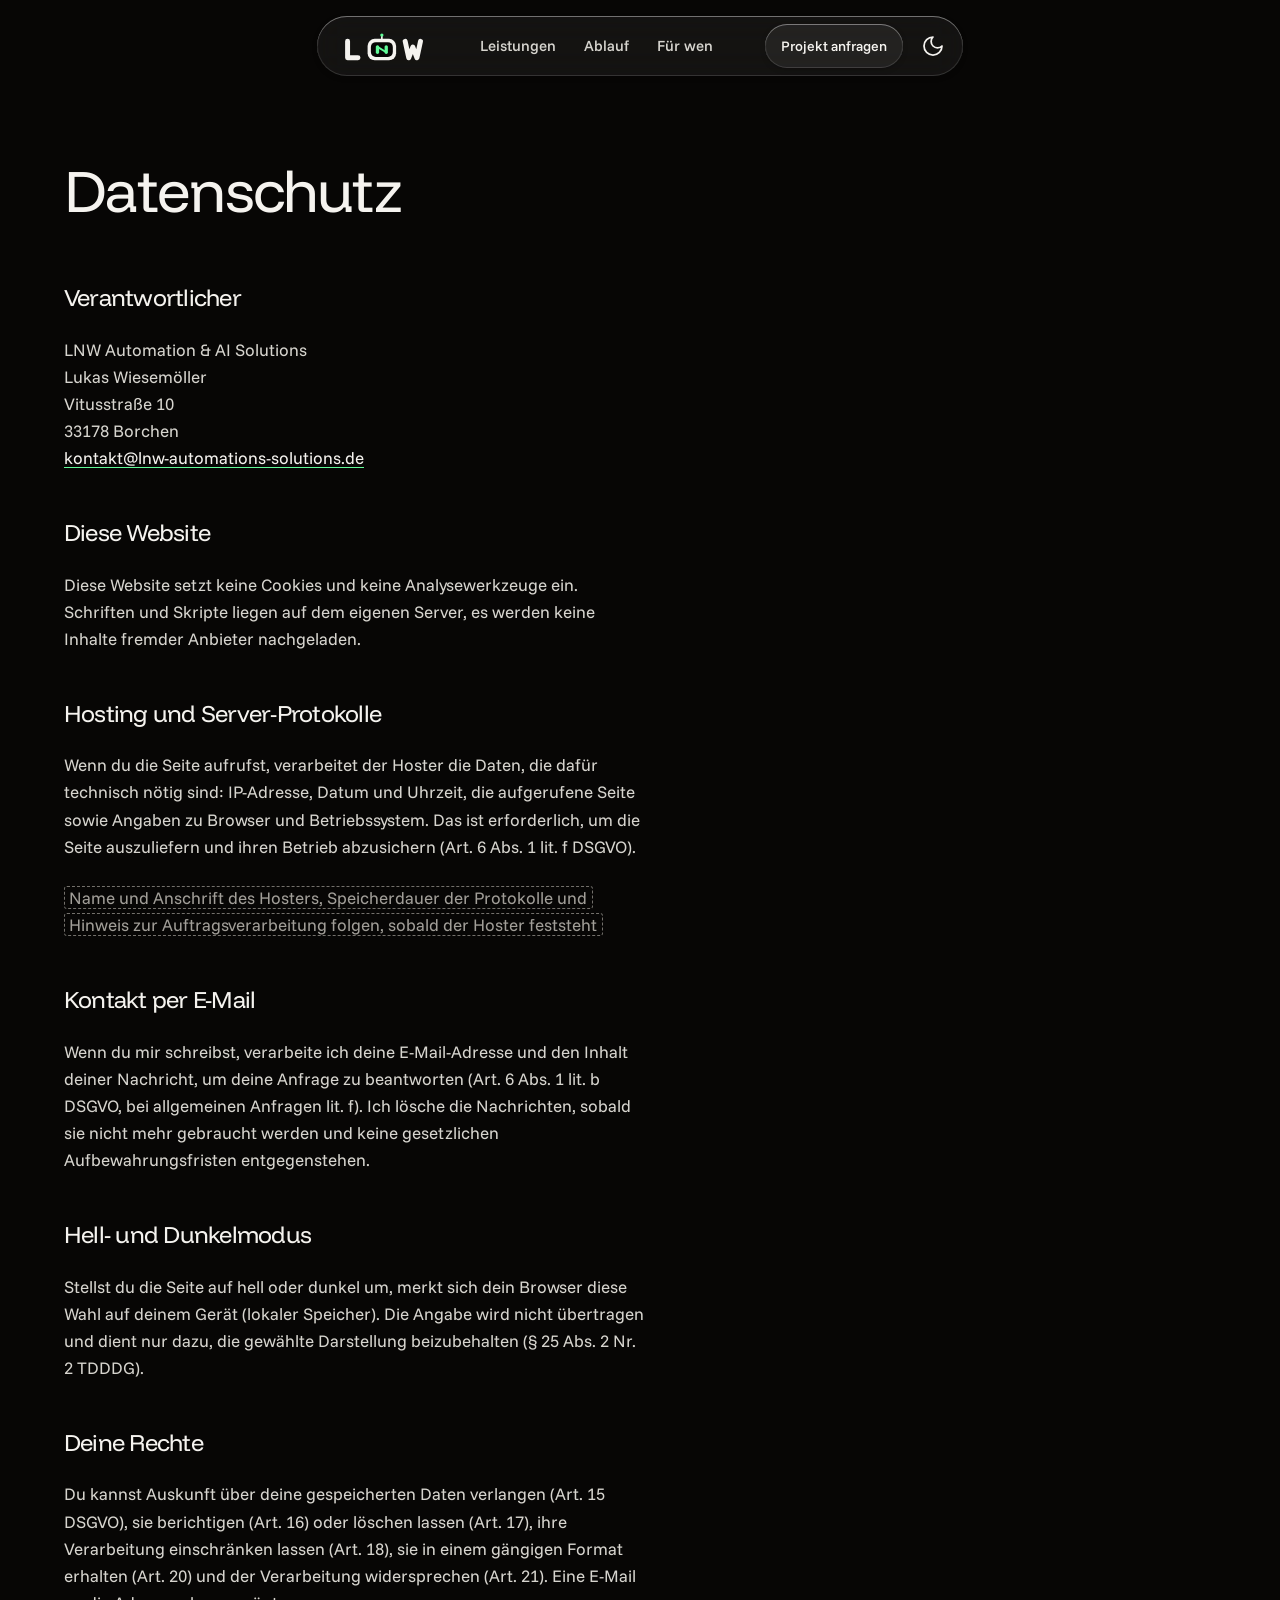
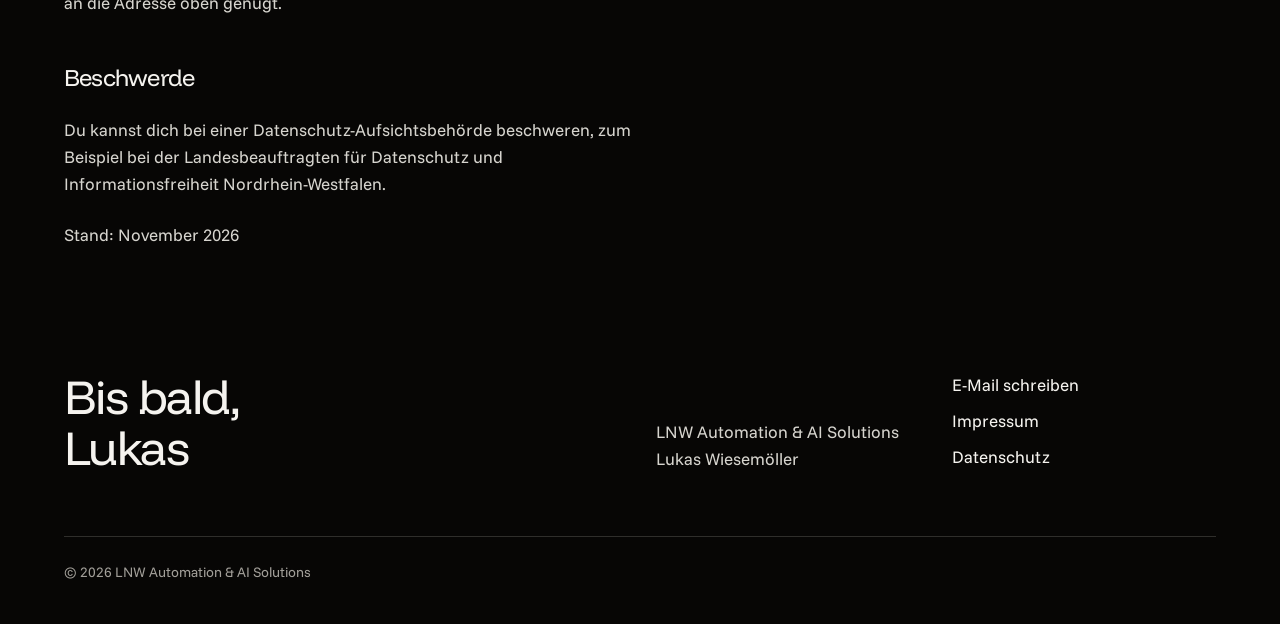
==== commit d1d91f5e: "Keep the street address out of the footer and structured data It is a home address, so street and po" ====
--- a/datenschutz.html
+++ b/datenschutz.html
@@ -109,9 +109,7 @@
       <p class="foot__bye">Bis bald,<br>Lukas</p>
       <address class="foot__addr">
         LNW Automation &amp; AI Solutions<br>
-        Lukas Wiesemöller<br>
-        Vitusstraße 10<br>
-        33178 Borchen
+        Lukas Wiesemöller
       </address>
       <ul class="foot__links">
         <li><a href="mailto:kontakt@lnw-automations-solutions.de">E-Mail schreiben</a></li>
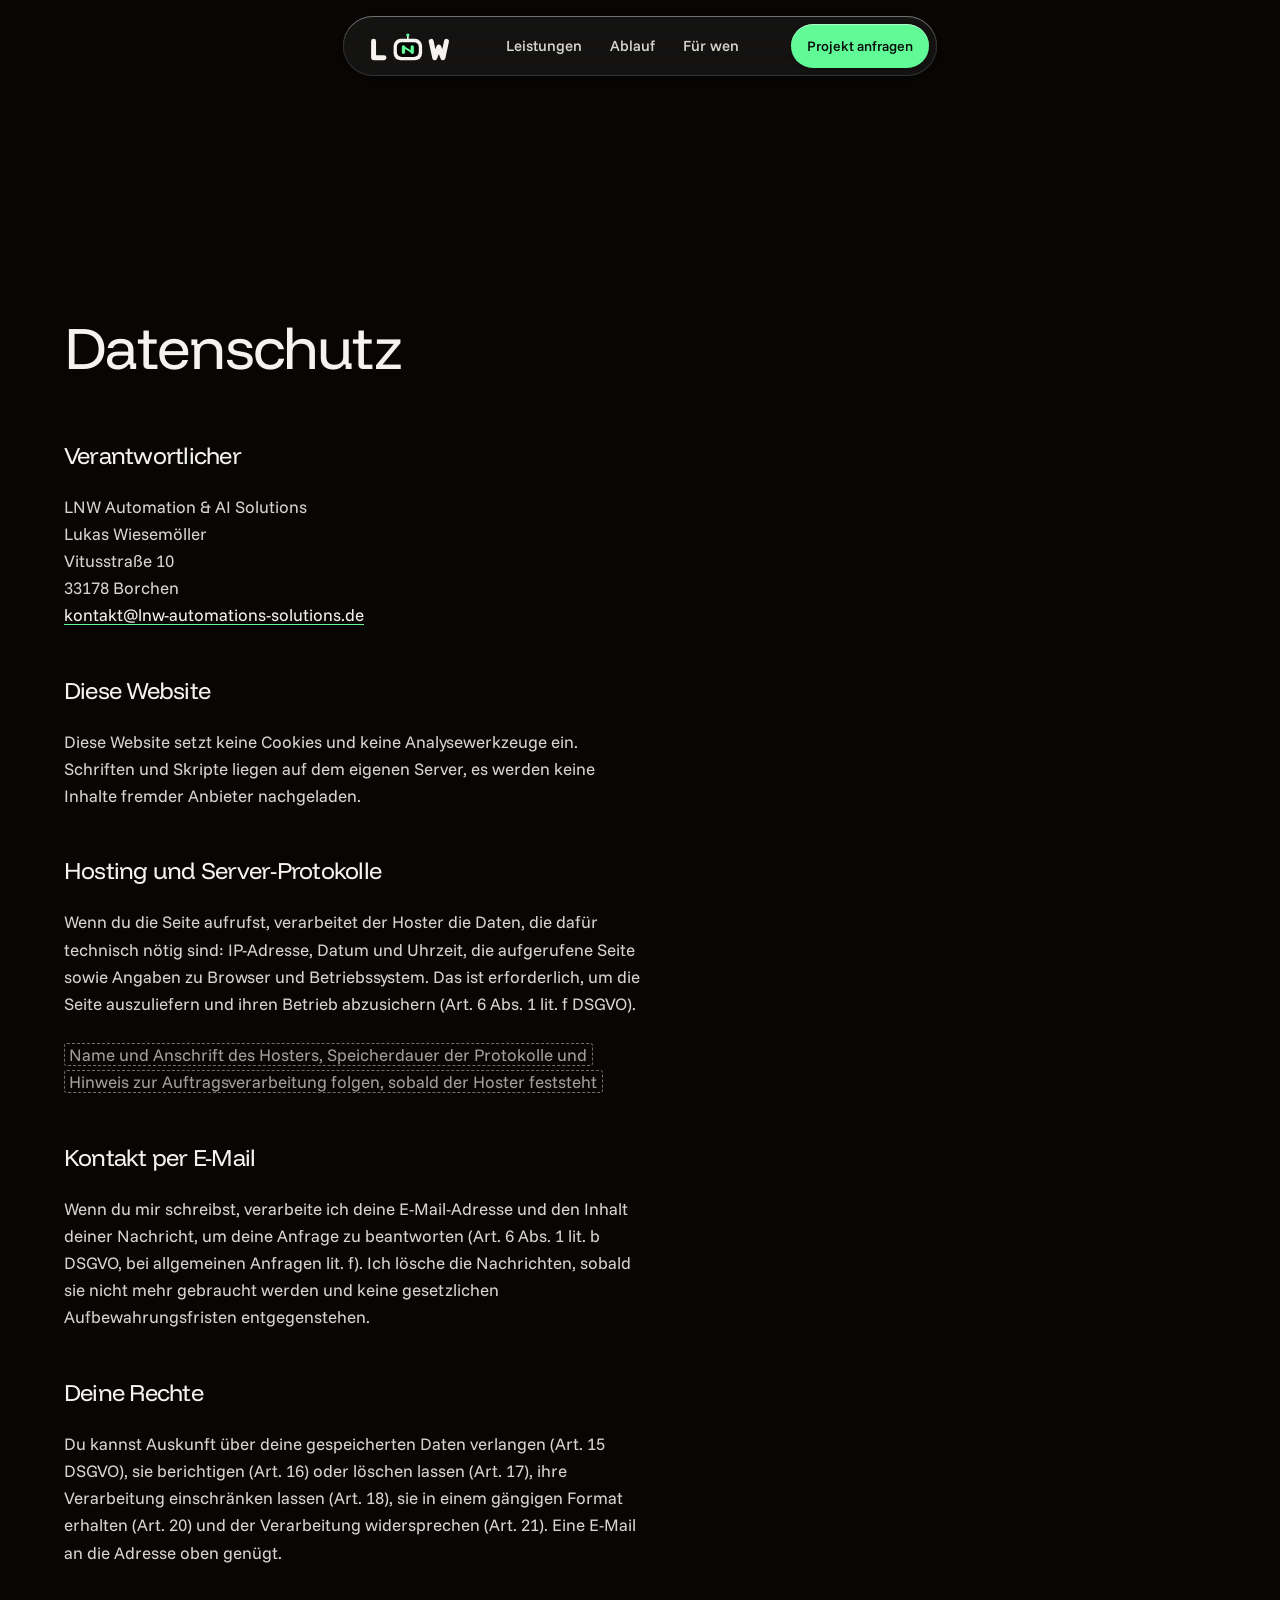
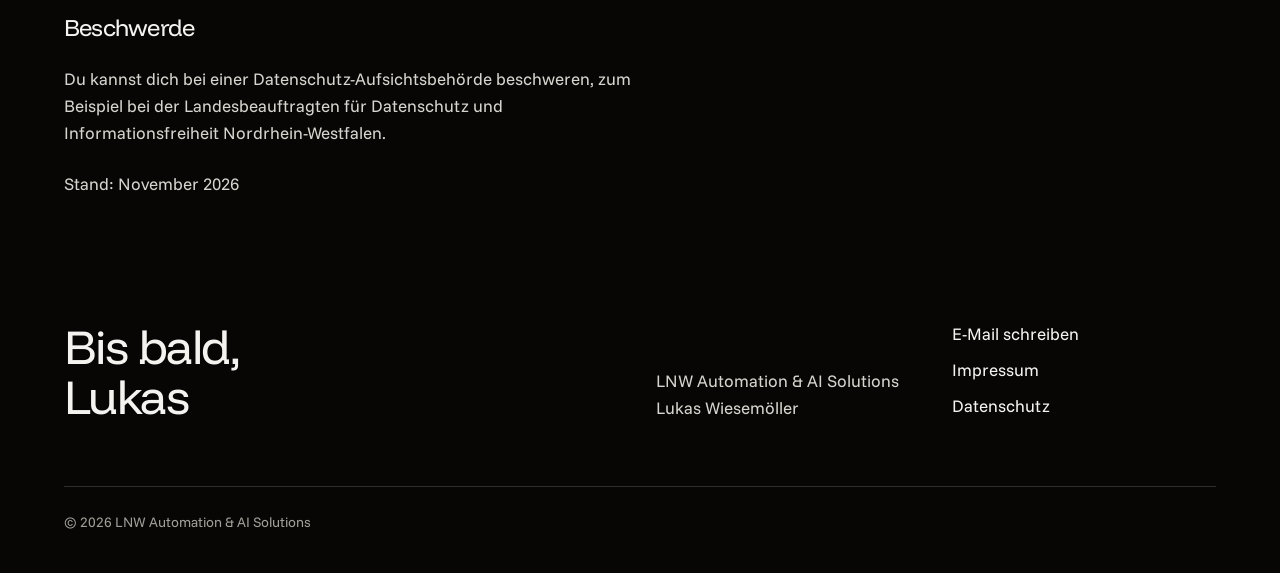
==== commit 0c1bb8c5: "Keep the street address out of the footer and structured data It is a home address, so street and po" ====
--- a/datenschutz.html
+++ b/datenschutz.html
@@ -11,7 +11,7 @@
 <link rel="preload" href="fonts/funnel-display-latin.woff2" as="font" type="font/woff2" crossorigin>
 <link rel="preload" href="fonts/funnel-sans-latin.woff2" as="font" type="font/woff2" crossorigin>
 <link rel="stylesheet" href="styles.css">
-<script>document.documentElement.classList.add('js'); (function () { var m = null; try { m = localStorage.getItem('lnw-mode'); } catch (e) {} if (m === 'dark' || (!m && window.matchMedia && matchMedia('(prefers-color-scheme: dark)').matches)) { document.documentElement.dataset.mode = 'dark'; } })();</script>
+<script>document.documentElement.classList.add('js');</script>
 </head>
 <body>
 <!-- Icons: Lucide (ISC License, lucide.dev) -->
@@ -42,6 +42,7 @@
 </svg>
 
 <a class="skip" href="#main">Zum Inhalt springen</a>
+<div class="space" aria-hidden="true"><canvas class="space__sky"></canvas></div>
 
 <header class="nav">
   <nav class="nav__bar" aria-label="Hauptnavigation">
@@ -52,11 +53,7 @@
       <li><a href="index.html#fuer-wen">Für wen</a></li>
     </ul>
     <div class="nav__end">
-      <a class="btn btn--clear btn--small" href="index.html#kontakt">Projekt anfragen</a>
-      <button class="nav__mode" type="button" aria-label="Zwischen hellem und dunklem Design wechseln">
-        <svg class="icon icon--lg icon--moon" aria-hidden="true"><use href="#i-moon"/></svg>
-        <svg class="icon icon--lg icon--sun" aria-hidden="true"><use href="#i-sun"/></svg>
-      </button>
+      <a class="btn btn--small" href="index.html#kontakt">Projekt anfragen</a>
       <button class="nav__toggle" type="button" aria-expanded="false" aria-controls="nav-links" aria-label="Menü">
         <svg class="icon icon--lg icon--open" aria-hidden="true"><use href="#i-menu"/></svg>
         <svg class="icon icon--lg icon--close" aria-hidden="true"><use href="#i-x"/></svg>
@@ -88,9 +85,6 @@
 
       <h2>Kontakt per E-Mail</h2>
       <p>Wenn du mir schreibst, verarbeite ich deine E-Mail-Adresse und den Inhalt deiner Nachricht, um deine Anfrage zu beantworten (Art. 6 Abs. 1 lit. b DSGVO, bei allgemeinen Anfragen lit. f). Ich lösche die Nachrichten, sobald sie nicht mehr gebraucht werden und keine gesetzlichen Aufbewahrungsfristen entgegenstehen.</p>
-
-      <h2>Hell- und Dunkelmodus</h2>
-      <p>Stellst du die Seite auf hell oder dunkel um, merkt sich dein Browser diese Wahl auf deinem Gerät (lokaler Speicher). Die Angabe wird nicht übertragen und dient nur dazu, die gewählte Darstellung beizubehalten (§ 25 Abs. 2 Nr. 2 TDDDG).</p>
 
       <h2>Deine Rechte</h2>
       <p>Du kannst Auskunft über deine gespeicherten Daten verlangen (Art. 15 DSGVO), sie berichtigen (Art. 16) oder löschen lassen (Art. 17), ihre Verarbeitung einschränken lassen (Art. 18), sie in einem gängigen Format erhalten (Art. 20) und der Verarbeitung widersprechen (Art. 21). Eine E-Mail an die Adresse oben genügt.</p>
